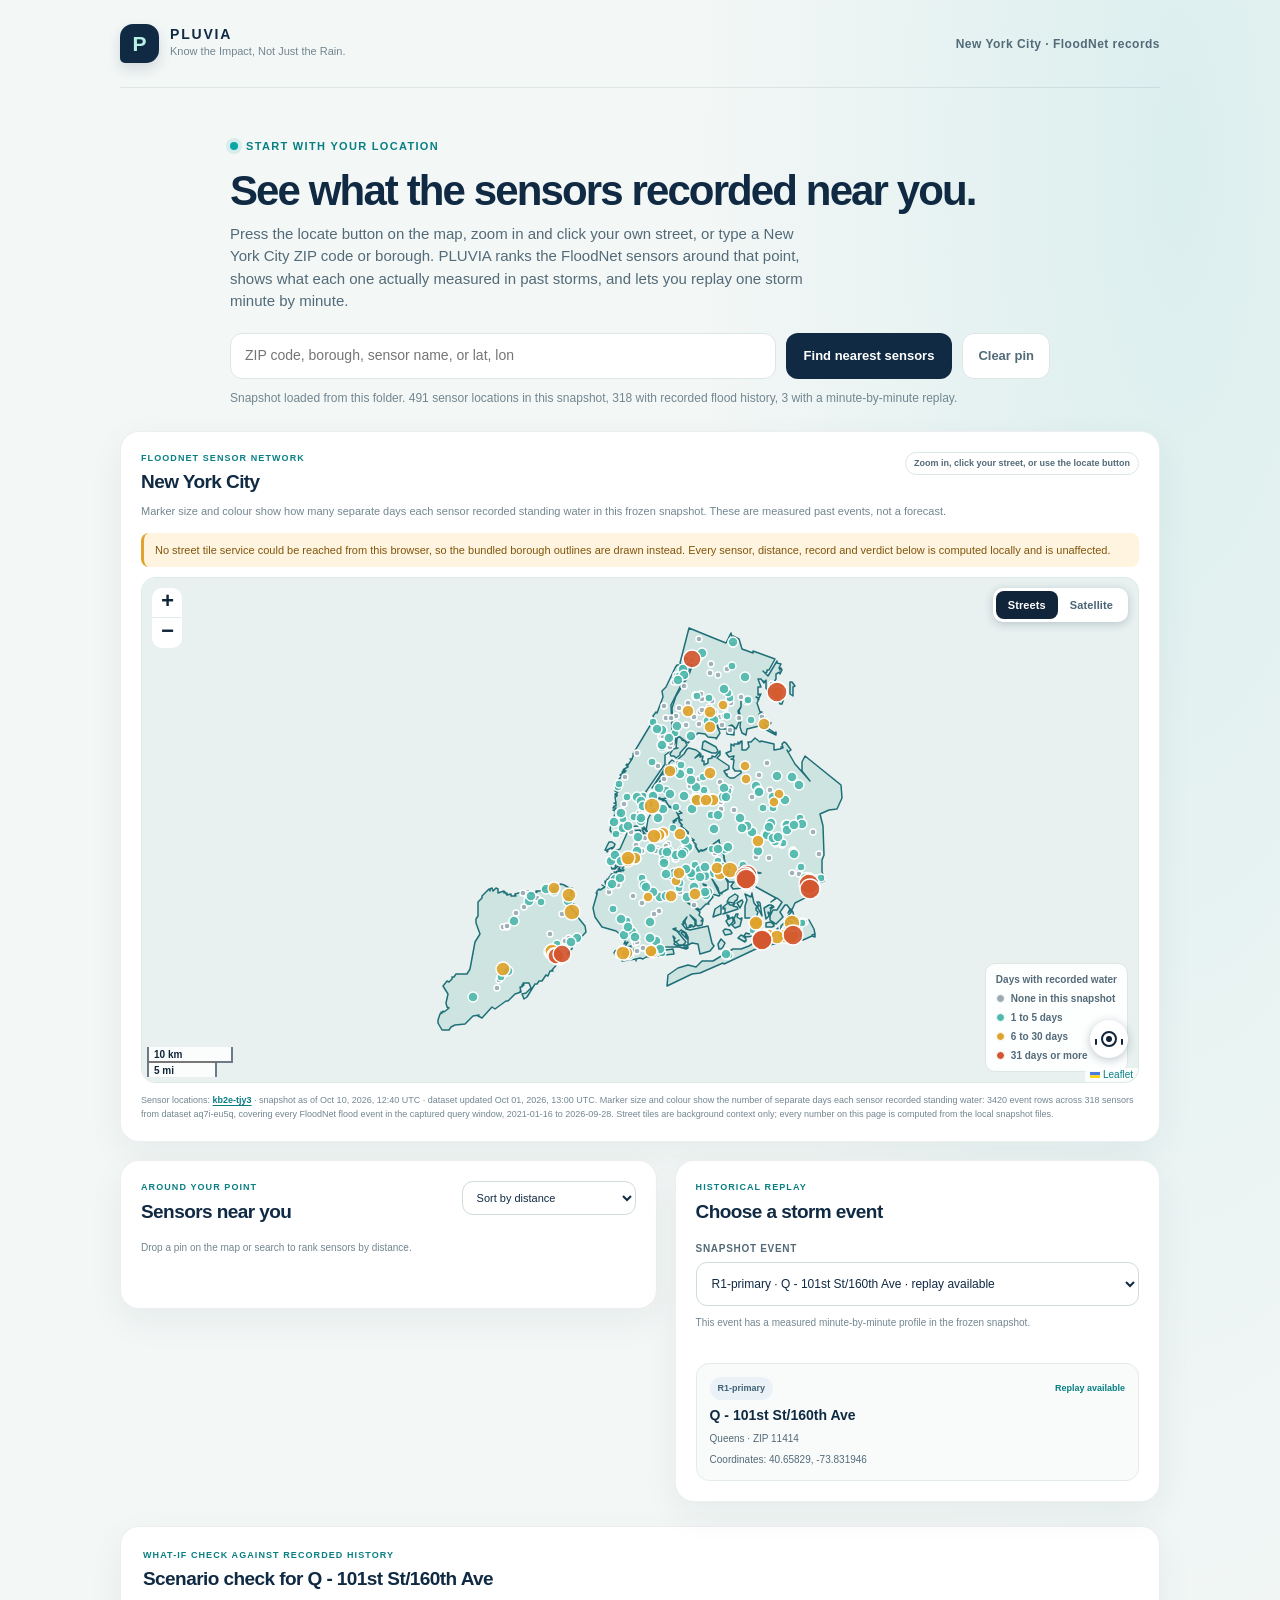
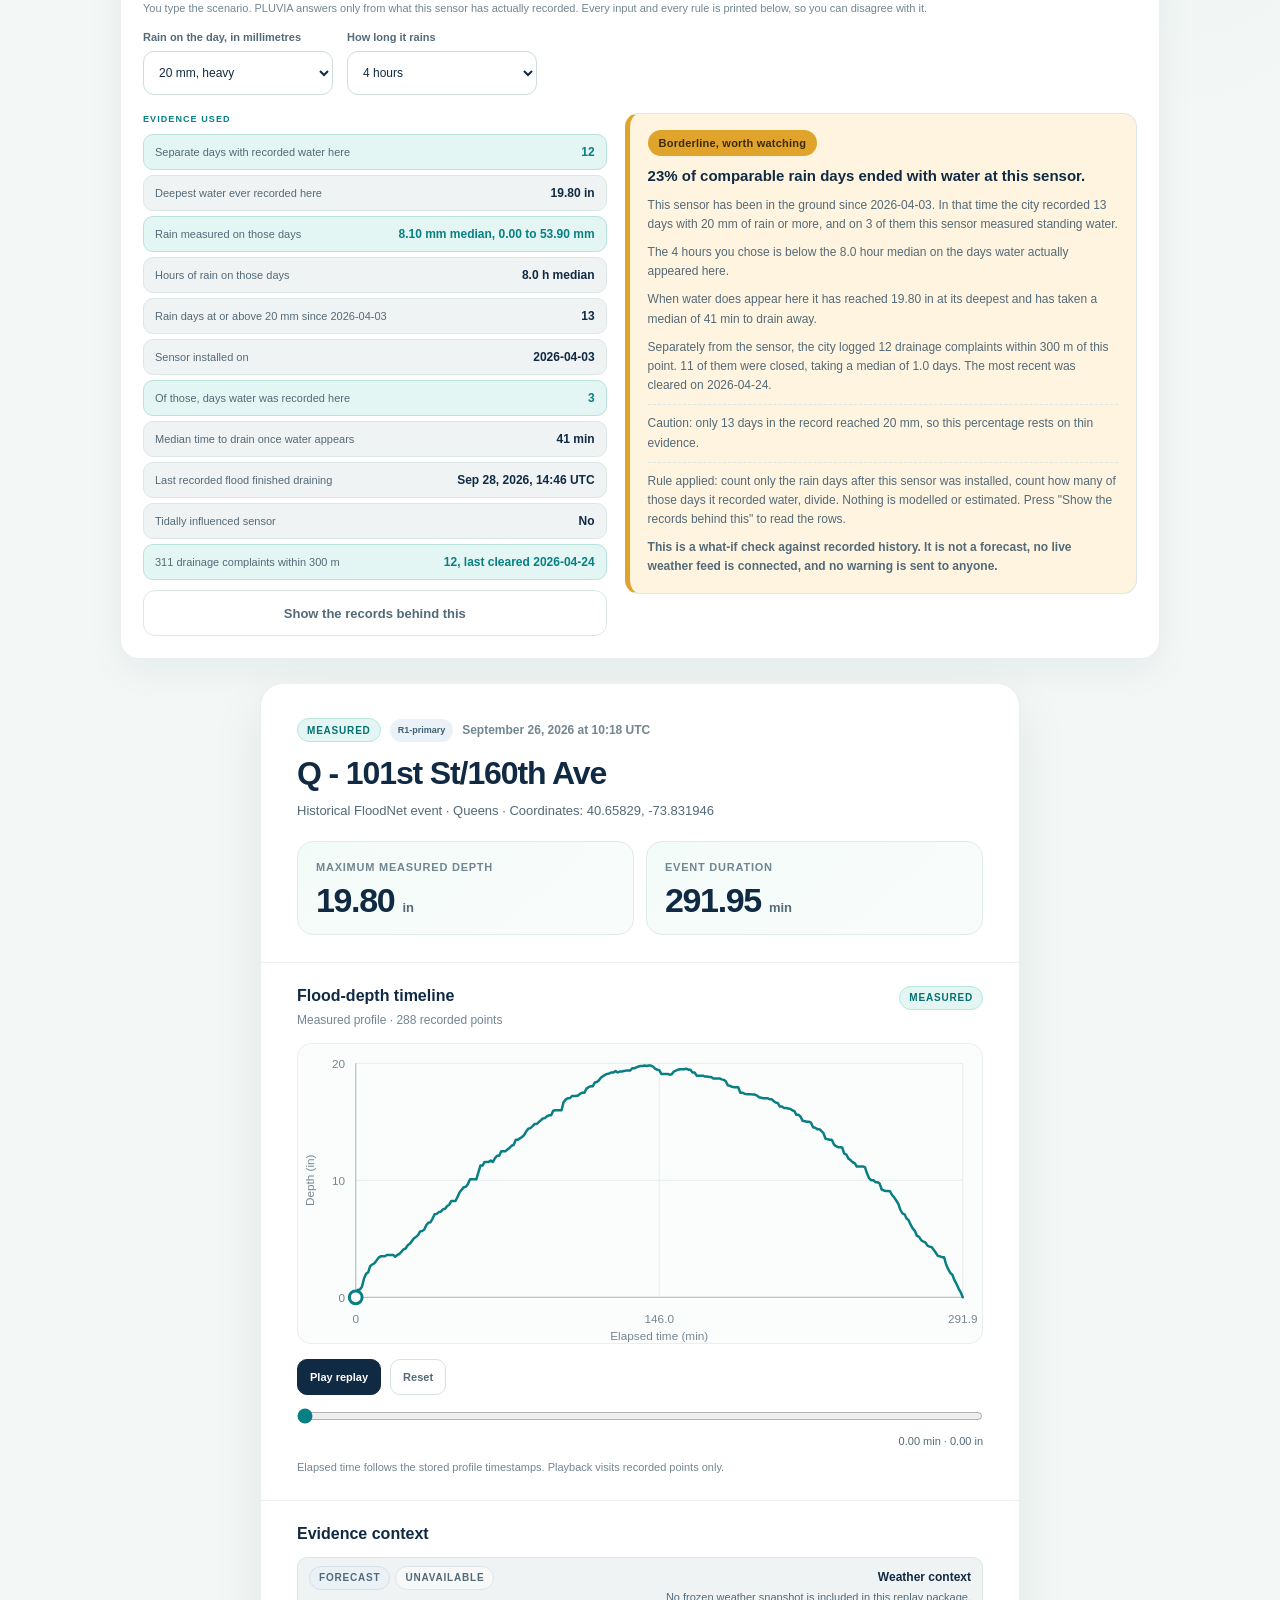
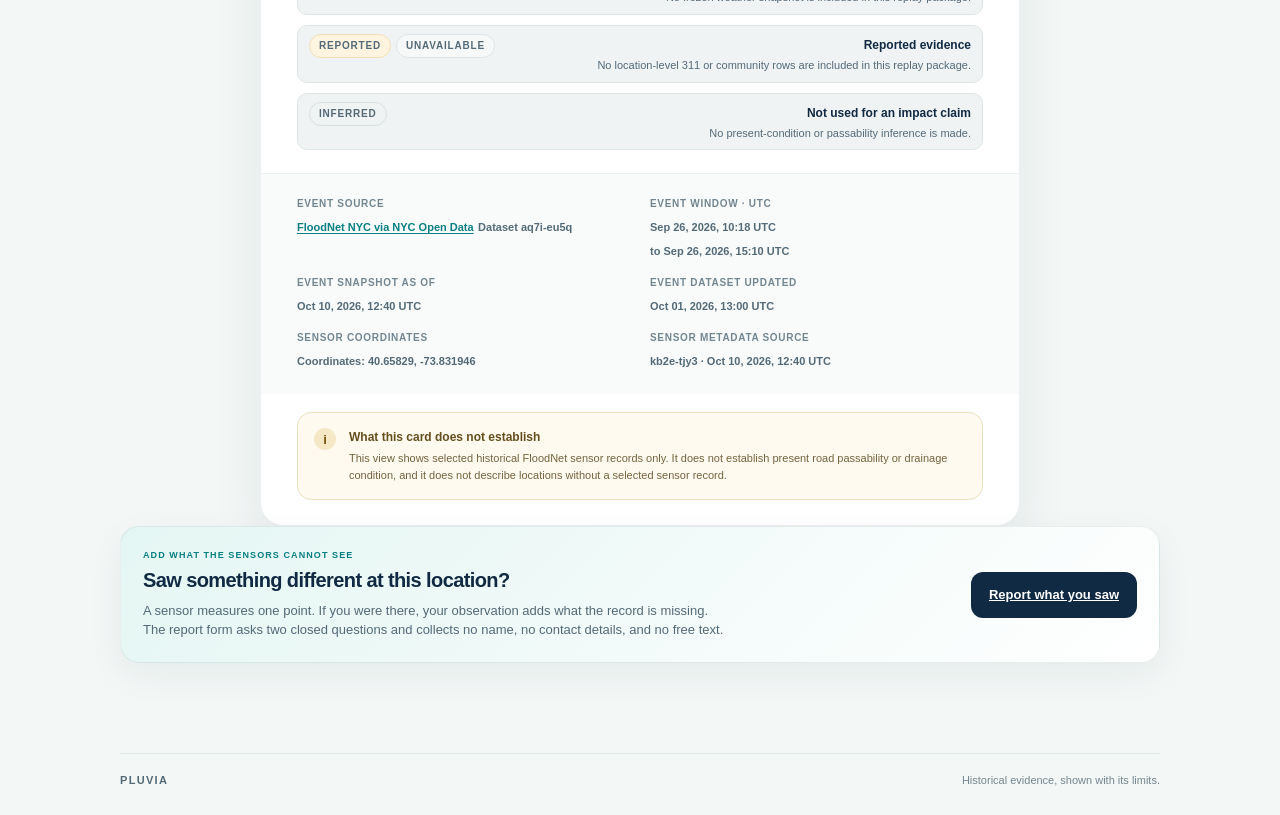
==== app/index.html @ 83200a21 "Flatten the repository layout to app and aws" ====
<!doctype html>
<html lang="en">
  <head>
    <meta charset="utf-8">
    <meta name="viewport" content="width=device-width, initial-scale=1">
    <meta name="theme-color" content="#102a43">
    <meta name="description" content="Find a location in New York City and see what FloodNet sensors actually recorded there, then run a what-if check against that recorded history.">
    <title>PLUVIA | What the sensors recorded near you</title>
    <link rel="stylesheet" href="vendor/leaflet/leaflet.css?v=1.9.4">
    <link rel="stylesheet" href="styles.css?v=9">
    <script src="vendor/leaflet/leaflet.js?v=1.9.4" defer></script>
    <script src="app.js?v=9" defer></script>
  </head>
  <body>
    <div class="page-shell">
      <header class="site-header">
        <a class="brand" href="#top" aria-label="PLUVIA home">
          <span class="brand-mark" aria-hidden="true">P</span>
          <span class="brand-copy">
            <strong>PLUVIA</strong>
            <span>Know the Impact, Not Just the Rain.</span>
          </span>
        </a>
        <span class="header-note">New York City &middot; FloodNet records</span>
      </header>

      <main id="top">
        <section class="locate-panel" aria-labelledby="page-title">
          <div class="eyebrow"><span class="eyebrow-dot"></span> Start with your location</div>
          <h1 id="page-title">See what the sensors recorded near you.</h1>
          <p class="intro-copy">
            Press the locate button on the map, zoom in and click your own street, or type a New York City ZIP code or borough.
            PLUVIA ranks the FloodNet sensors around that point, shows what each one actually
            measured in past storms, and lets you replay one storm minute by minute.
          </p>
          <form class="locate-row" id="locate-form" autocomplete="off">
            <label class="visually-hidden" for="place-search">ZIP code, borough, or sensor name</label>
            <input id="place-search" class="locate-input" type="search" placeholder="ZIP code, borough, sensor name, or lat, lon" inputmode="search">
            <button class="load-button" type="submit">Find nearest sensors</button>
            <button class="ghost-button" type="button" id="clear-pin">Clear pin</button>
          </form>
          <p id="load-status" class="load-status" role="status" aria-live="polite">Loading the frozen snapshot&hellip;</p>
        </section>

        <section id="fallback-panel" class="fallback-panel" hidden>
          <p class="fallback-copy">
            This page could not read <code>card_data.json</code> automatically, which happens when the
            page is opened directly from disk. Choose the file to continue, or serve the folder over
            HTTP so it loads on its own.
          </p>
          <div class="load-row">
            <button id="choose-file" class="load-button" type="button">Open card_data.json</button>
            <input id="card-file" class="visually-hidden" type="file" accept=".json,application/json">
            <span class="load-hint">Choose <code>app/card_data.json</code></span>
          </div>
        </section>

        <section id="explorer" class="explorer" hidden>
          <section class="map-panel" aria-labelledby="map-heading">
            <div class="panel-heading">
              <div>
                <p class="panel-kicker">FloodNet sensor network</p>
                <h2 id="map-heading">New York City</h2>
              </div>
              <span class="map-kind">Zoom in, click your street, or use the locate button</span>
            </div>
            <p class="map-note">
              Marker size and colour show how many separate days each sensor recorded standing water in
              this frozen snapshot. These are measured past events, not a forecast.
            </p>
            <p id="map-notice" class="map-notice" hidden></p>
            <div class="map-frame">
              <div id="nyc-map" class="nyc-map"></div>
              <div class="map-legend" aria-hidden="true">
                <strong>Days with recorded water</strong>
                <span class="legend-item"><i class="dot dot-t0"></i> None in this snapshot</span>
                <span class="legend-item"><i class="dot dot-t1"></i> 1 to 5 days</span>
                <span class="legend-item"><i class="dot dot-t2"></i> 6 to 30 days</span>
                <span class="legend-item"><i class="dot dot-t3"></i> 31 days or more</span>
              </div>
            </div>
            <div id="map-provenance" class="map-provenance"></div>
          </section>

          <div class="result-grid">
            <section class="nearest-panel" aria-labelledby="nearest-heading">
              <div class="panel-heading">
                <div>
                  <p class="panel-kicker">Around your point</p>
                  <h2 id="nearest-heading">Sensors near you</h2>
                </div>
                <label class="sort-label">
                  <span class="visually-hidden">Sort sensors by</span>
                  <select id="nearest-sort" class="event-select is-compact">
                    <option value="distance">Sort by distance</option>
                    <option value="floods">Sort by recorded floods</option>
                  </select>
                </label>
              </div>
              <p id="nearest-note" class="selection-hint">Drop a pin on the map or search to rank sensors by distance.</p>
              <ol id="nearest-list" class="nearest-list"></ol>
            </section>

            <section class="selection-panel" aria-labelledby="selection-heading">
              <p class="panel-kicker">Historical replay</p>
              <h2 id="selection-heading">Choose a storm event</h2>
              <label class="select-label" for="event-select">Snapshot event</label>
              <select id="event-select" class="event-select"></select>
              <p id="selection-hint" class="selection-hint">Select a marker or event to update the card.</p>
              <div id="selection-summary" class="selection-summary"></div>
            </section>
          </div>

          <section id="scenario-panel" class="scenario-panel" aria-labelledby="scenario-heading" hidden>
            <div class="panel-heading">
              <div>
                <p class="panel-kicker">What-if check against recorded history</p>
                <h2 id="scenario-heading">Scenario check for <span id="scenario-sensor">this sensor</span></h2>
              </div>
            </div>
            <p class="map-note">
              You type the scenario. PLUVIA answers only from what this sensor has actually recorded.
              Every input and every rule is printed below, so you can disagree with it.
            </p>
            <div class="scenario-controls">
              <label class="scenario-field">
                <span>Rain on the day, in millimetres</span>
                <select id="scenario-rain" class="event-select">
                  <option value="5">5 mm, light</option>
                  <option value="10">10 mm, steady</option>
                  <option value="15">15 mm, moderate</option>
                  <option value="20" selected>20 mm, heavy</option>
                  <option value="30">30 mm, very heavy</option>
                  <option value="40">40 mm, severe</option>
                  <option value="60">60 mm, cloudburst</option>
                </select>
              </label>
              <label class="scenario-field">
                <span>How long it rains</span>
                <select id="scenario-duration" class="event-select">
                  <option value="1">1 hour</option>
                  <option value="2">2 hours</option>
                  <option value="4" selected>4 hours</option>
                  <option value="8">8 hours</option>
                  <option value="12">12 hours</option>
                  <option value="24">All day</option>
                </select>
              </label>
            </div>
            <div class="scenario-grid">
              <div>
                <p class="panel-kicker">Evidence used</p>
                <div id="scenario-evidence" class="evidence-list"></div>
                <button type="button" class="ghost-button is-block" id="records-toggle" aria-expanded="false">Show the records behind this</button>
              </div>
              <div id="scenario-verdict" class="scenario-verdict"></div>
            </div>
            <div id="scenario-records" class="scenario-records" hidden></div>
          </section>

          <div id="card-region" class="card-region" aria-live="polite" aria-label="Selected FloodNet event card"></div>

          <section class="report-cta">
            <div>
              <p class="panel-kicker">Add what the sensors cannot see</p>
              <h2>Saw something different at this location?</h2>
              <p class="intro-copy">
                A sensor measures one point. If you were there, your observation adds what the record
                is missing. The report form asks two closed questions and collects no name, no contact
                details, and no free text.
              </p>
            </div>
            <a class="load-button" id="report-link" href="../aws/form.html">Report what you saw</a>
          </section>
        </section>
      </main>

      <footer class="site-footer">
        <span>PLUVIA</span>
        <span>Historical evidence, shown with its limits.</span>
      </footer>
    </div>
  </body>
</html>
---- app/vendor/leaflet/leaflet.css ----
/* required styles */

.leaflet-pane,
.leaflet-tile,
.leaflet-marker-icon,
.leaflet-marker-shadow,
.leaflet-tile-container,
.leaflet-pane > svg,
.leaflet-pane > canvas,
.leaflet-zoom-box,
.leaflet-image-layer,
.leaflet-layer {
	position: absolute;
	left: 0;
	top: 0;
	}
.leaflet-container {
	overflow: hidden;
	}
.leaflet-tile,
.leaflet-marker-icon,
.leaflet-marker-shadow {
	-webkit-user-select: none;
	   -moz-user-select: none;
	        user-select: none;
	  -webkit-user-drag: none;
	}
/* Prevents IE11 from highlighting tiles in blue */
.leaflet-tile::selection {
	background: transparent;
}
/* Safari renders non-retina tile on retina better with this, but Chrome is worse */
.leaflet-safari .leaflet-tile {
	image-rendering: -webkit-optimize-contrast;
	}
/* hack that prevents hw layers "stretching" when loading new tiles */
.leaflet-safari .leaflet-tile-container {
	width: 1600px;
	height: 1600px;
	-webkit-transform-origin: 0 0;
	}
.leaflet-marker-icon,
.leaflet-marker-shadow {
	display: block;
	}
/* .leaflet-container svg: reset svg max-width decleration shipped in Joomla! (joomla.org) 3.x */
/* .leaflet-container img: map is broken in FF if you have max-width: 100% on tiles */
.leaflet-container .leaflet-overlay-pane svg {
	max-width: none !important;
	max-height: none !important;
	}
.leaflet-container .leaflet-marker-pane img,
.leaflet-container .leaflet-shadow-pane img,
.leaflet-container .leaflet-tile-pane img,
.leaflet-container img.leaflet-image-layer,
.leaflet-container .leaflet-tile {
	max-width: none !important;
	max-height: none !important;
	width: auto;
	padding: 0;
	}

.leaflet-container img.leaflet-tile {
	/* See: https://bugs.chromium.org/p/chromium/issues/detail?id=600120 */
	mix-blend-mode: plus-lighter;
}

.leaflet-container.leaflet-touch-zoom {
	-ms-touch-action: pan-x pan-y;
	touch-action: pan-x pan-y;
	}
.leaflet-container.leaflet-touch-drag {
	-ms-touch-action: pinch-zoom;
	/* Fallback for FF which doesn't support pinch-zoom */
	touch-action: none;
	touch-action: pinch-zoom;
}
.leaflet-container.leaflet-touch-drag.leaflet-touch-zoom {
	-ms-touch-action: none;
	touch-action: none;
}
.leaflet-container {
	-webkit-tap-highlight-color: transparent;
}
.leaflet-container a {
	-webkit-tap-highlight-color: rgba(51, 181, 229, 0.4);
}
.leaflet-tile {
	filter: inherit;
	visibility: hidden;
	}
.leaflet-tile-loaded {
	visibility: inherit;
	}
.leaflet-zoom-box {
	width: 0;
	height: 0;
	-moz-box-sizing: border-box;
	     box-sizing: border-box;
	z-index: 800;
	}
/* workaround for https://bugzilla.mozilla.org/show_bug.cgi?id=888319 */
.leaflet-overlay-pane svg {
	-moz-user-select: none;
	}

.leaflet-pane         { z-index: 400; }

.leaflet-tile-pane    { z-index: 200; }
.leaflet-overlay-pane { z-index: 400; }
.leaflet-shadow-pane  { z-index: 500; }
.leaflet-marker-pane  { z-index: 600; }
.leaflet-tooltip-pane   { z-index: 650; }
.leaflet-popup-pane   { z-index: 700; }

.leaflet-map-pane canvas { z-index: 100; }
.leaflet-map-pane svg    { z-index: 200; }

.leaflet-vml-shape {
	width: 1px;
	height: 1px;
	}
.lvml {
	behavior: url(#default#VML);
	display: inline-block;
	position: absolute;
	}


/* control positioning */

.leaflet-control {
	position: relative;
	z-index: 800;
	pointer-events: visiblePainted; /* IE 9-10 doesn't have auto */
	pointer-events: auto;
	}
.leaflet-top,
.leaflet-bottom {
	position: absolute;
	z-index: 1000;
	pointer-events: none;
	}
.leaflet-top {
	top: 0;
	}
.leaflet-right {
	right: 0;
	}
.leaflet-bottom {
	bottom: 0;
	}
.leaflet-left {
	left: 0;
	}
.leaflet-control {
	float: left;
	clear: both;
	}
.leaflet-right .leaflet-control {
	float: right;
	}
.leaflet-top .leaflet-control {
	margin-top: 10px;
	}
.leaflet-bottom .leaflet-control {
	margin-bottom: 10px;
	}
.leaflet-left .leaflet-control {
	margin-left: 10px;
	}
.leaflet-right .leaflet-control {
	margin-right: 10px;
	}


/* zoom and fade animations */

.leaflet-fade-anim .leaflet-popup {
	opacity: 0;
	-webkit-transition: opacity 0.2s linear;
	   -moz-transition: opacity 0.2s linear;
	        transition: opacity 0.2s linear;
	}
.leaflet-fade-anim .leaflet-map-pane .leaflet-popup {
	opacity: 1;
	}
.leaflet-zoom-animated {
	-webkit-transform-origin: 0 0;
	    -ms-transform-origin: 0 0;
	        transform-origin: 0 0;
	}
svg.leaflet-zoom-animated {
	will-change: transform;
}

.leaflet-zoom-anim .leaflet-zoom-animated {
	-webkit-transition: -webkit-transform 0.25s cubic-bezier(0,0,0.25,1);
	   -moz-transition:    -moz-transform 0.25s cubic-bezier(0,0,0.25,1);
	        transition:         transform 0.25s cubic-bezier(0,0,0.25,1);
	}
.leaflet-zoom-anim .leaflet-tile,
.leaflet-pan-anim .leaflet-tile {
	-webkit-transition: none;
	   -moz-transition: none;
	        transition: none;
	}

.leaflet-zoom-anim .leaflet-zoom-hide {
	visibility: hidden;
	}


/* cursors */

.leaflet-interactive {
	cursor: pointer;
	}
.leaflet-grab {
	cursor: -webkit-grab;
	cursor:    -moz-grab;
	cursor:         grab;
	}
.leaflet-crosshair,
.leaflet-crosshair .leaflet-interactive {
	cursor: crosshair;
	}
.leaflet-popup-pane,
.leaflet-control {
	cursor: auto;
	}
.leaflet-dragging .leaflet-grab,
.leaflet-dragging .leaflet-grab .leaflet-interactive,
.leaflet-dragging .leaflet-marker-draggable {
	cursor: move;
	cursor: -webkit-grabbing;
	cursor:    -moz-grabbing;
	cursor:         grabbing;
	}

/* marker & overlays interactivity */
.leaflet-marker-icon,
.leaflet-marker-shadow,
.leaflet-image-layer,
.leaflet-pane > svg path,
.leaflet-tile-container {
	pointer-events: none;
	}

.leaflet-marker-icon.leaflet-interactive,
.leaflet-image-layer.leaflet-interactive,
.leaflet-pane > svg path.leaflet-interactive,
svg.leaflet-image-layer.leaflet-interactive path {
	pointer-events: visiblePainted; /* IE 9-10 doesn't have auto */
	pointer-events: auto;
	}

/* visual tweaks */

.leaflet-container {
	background: #ddd;
	outline-offset: 1px;
	}
.leaflet-container a {
	color: #0078A8;
	}
.leaflet-zoom-box {
	border: 2px dotted #38f;
	background: rgba(255,255,255,0.5);
	}


/* general typography */
.leaflet-container {
	font-family: "Helvetica Neue", Arial, Helvetica, sans-serif;
	font-size: 12px;
	font-size: 0.75rem;
	line-height: 1.5;
	}


/* general toolbar styles */

.leaflet-bar {
	box-shadow: 0 1px 5px rgba(0,0,0,0.65);
	border-radius: 4px;
	}
.leaflet-bar a {
	background-color: #fff;
	border-bottom: 1px solid #ccc;
	width: 26px;
	height: 26px;
	line-height: 26px;
	display: block;
	text-align: center;
	text-decoration: none;
	color: black;
	}
.leaflet-bar a,
.leaflet-control-layers-toggle {
	background-position: 50% 50%;
	background-repeat: no-repeat;
	display: block;
	}
.leaflet-bar a:hover,
.leaflet-bar a:focus {
	background-color: #f4f4f4;
	}
.leaflet-bar a:first-child {
	border-top-left-radius: 4px;
	border-top-right-radius: 4px;
	}
.leaflet-bar a:last-child {
	border-bottom-left-radius: 4px;
	border-bottom-right-radius: 4px;
	border-bottom: none;
	}
.leaflet-bar a.leaflet-disabled {
	cursor: default;
	background-color: #f4f4f4;
	color: #bbb;
	}

.leaflet-touch .leaflet-bar a {
	width: 30px;
	height: 30px;
	line-height: 30px;
	}
.leaflet-touch .leaflet-bar a:first-child {
	border-top-left-radius: 2px;
	border-top-right-radius: 2px;
	}
.leaflet-touch .leaflet-bar a:last-child {
	border-bottom-left-radius: 2px;
	border-bottom-right-radius: 2px;
	}

/* zoom control */

.leaflet-control-zoom-in,
.leaflet-control-zoom-out {
	font: bold 18px 'Lucida Console', Monaco, monospace;
	text-indent: 1px;
	}

.leaflet-touch .leaflet-control-zoom-in, .leaflet-touch .leaflet-control-zoom-out  {
	font-size: 22px;
	}


/* layers control */

.leaflet-control-layers {
	box-shadow: 0 1px 5px rgba(0,0,0,0.4);
	background: #fff;
	border-radius: 5px;
	}
.leaflet-control-layers-toggle {
	background-image: url(images/layers.png);
	width: 36px;
	height: 36px;
	}
.leaflet-retina .leaflet-control-layers-toggle {
	background-image: url(images/layers-2x.png);
	background-size: 26px 26px;
	}
.leaflet-touch .leaflet-control-layers-toggle {
	width: 44px;
	height: 44px;
	}
.leaflet-control-layers .leaflet-control-layers-list,
.leaflet-control-layers-expanded .leaflet-control-layers-toggle {
	display: none;
	}
.leaflet-control-layers-expanded .leaflet-control-layers-list {
	display: block;
	position: relative;
	}
.leaflet-control-layers-expanded {
	padding: 6px 10px 6px 6px;
	color: #333;
	background: #fff;
	}
.leaflet-control-layers-scrollbar {
	overflow-y: scroll;
	overflow-x: hidden;
	padding-right: 5px;
	}
.leaflet-control-layers-selector {
	margin-top: 2px;
	position: relative;
	top: 1px;
	}
.leaflet-control-layers label {
	display: block;
	font-size: 13px;
	font-size: 1.08333em;
	}
.leaflet-control-layers-separator {
	height: 0;
	border-top: 1px solid #ddd;
	margin: 5px -10px 5px -6px;
	}

/* Default icon URLs */
.leaflet-default-icon-path { /* used only in path-guessing heuristic, see L.Icon.Default */
	background-image: url(images/marker-icon.png);
	}


/* attribution and scale controls */

.leaflet-container .leaflet-control-attribution {
	background: #fff;
	background: rgba(255, 255, 255, 0.8);
	margin: 0;
	}
.leaflet-control-attribution,
.leaflet-control-scale-line {
	padding: 0 5px;
	color: #333;
	line-height: 1.4;
	}
.leaflet-control-attribution a {
	text-decoration: none;
	}
.leaflet-control-attribution a:hover,
.leaflet-control-attribution a:focus {
	text-decoration: underline;
	}
.leaflet-attribution-flag {
	display: inline !important;
	vertical-align: baseline !important;
	width: 1em;
	height: 0.6669em;
	}
.leaflet-left .leaflet-control-scale {
	margin-left: 5px;
	}
.leaflet-bottom .leaflet-control-scale {
	margin-bottom: 5px;
	}
.leaflet-control-scale-line {
	border: 2px solid #777;
	border-top: none;
	line-height: 1.1;
	padding: 2px 5px 1px;
	white-space: nowrap;
	-moz-box-sizing: border-box;
	     box-sizing: border-box;
	background: rgba(255, 255, 255, 0.8);
	text-shadow: 1px 1px #fff;
	}
.leaflet-control-scale-line:not(:first-child) {
	border-top: 2px solid #777;
	border-bottom: none;
	margin-top: -2px;
	}
.leaflet-control-scale-line:not(:first-child):not(:last-child) {
	border-bottom: 2px solid #777;
	}

.leaflet-touch .leaflet-control-attribution,
.leaflet-touch .leaflet-control-layers,
.leaflet-touch .leaflet-bar {
	box-shadow: none;
	}
.leaflet-touch .leaflet-control-layers,
.leaflet-touch .leaflet-bar {
	border: 2px solid rgba(0,0,0,0.2);
	background-clip: padding-box;
	}


/* popup */

.leaflet-popup {
	position: absolute;
	text-align: center;
	margin-bottom: 20px;
	}
.leaflet-popup-content-wrapper {
	padding: 1px;
	text-align: left;
	border-radius: 12px;
	}
.leaflet-popup-content {
	margin: 13px 24px 13px 20px;
	line-height: 1.3;
	font-size: 13px;
	font-size: 1.08333em;
	min-height: 1px;
	}
.leaflet-popup-content p {
	margin: 17px 0;
	margin: 1.3em 0;
	}
.leaflet-popup-tip-container {
	width: 40px;
	height: 20px;
	position: absolute;
	left: 50%;
	margin-top: -1px;
	margin-left: -20px;
	overflow: hidden;
	pointer-events: none;
	}
.leaflet-popup-tip {
	width: 17px;
	height: 17px;
	padding: 1px;

	margin: -10px auto 0;
	pointer-events: auto;

	-webkit-transform: rotate(45deg);
	   -moz-transform: rotate(45deg);
	    -ms-transform: rotate(45deg);
	        transform: rotate(45deg);
	}
.leaflet-popup-content-wrapper,
.leaflet-popup-tip {
	background: white;
	color: #333;
	box-shadow: 0 3px 14px rgba(0,0,0,0.4);
	}
.leaflet-container a.leaflet-popup-close-button {
	position: absolute;
	top: 0;
	right: 0;
	border: none;
	text-align: center;
	width: 24px;
	height: 24px;
	font: 16px/24px Tahoma, Verdana, sans-serif;
	color: #757575;
	text-decoration: none;
	background: transparent;
	}
.leaflet-container a.leaflet-popup-close-button:hover,
.leaflet-container a.leaflet-popup-close-button:focus {
	color: #585858;
	}
.leaflet-popup-scrolled {
	overflow: auto;
	}

.leaflet-oldie .leaflet-popup-content-wrapper {
	-ms-zoom: 1;
	}
.leaflet-oldie .leaflet-popup-tip {
	width: 24px;
	margin: 0 auto;

	-ms-filter: "progid:DXImageTransform.Microsoft.Matrix(M11=0.70710678, M12=0.70710678, M21=-0.70710678, M22=0.70710678)";
	filter: progid:DXImageTransform.Microsoft.Matrix(M11=0.70710678, M12=0.70710678, M21=-0.70710678, M22=0.70710678);
	}

.leaflet-oldie .leaflet-control-zoom,
.leaflet-oldie .leaflet-control-layers,
.leaflet-oldie .leaflet-popup-content-wrapper,
.leaflet-oldie .leaflet-popup-tip {
	border: 1px solid #999;
	}


/* div icon */

.leaflet-div-icon {
	background: #fff;
	border: 1px solid #666;
	}


/* Tooltip */
/* Base styles for the element that has a tooltip */
.leaflet-tooltip {
	position: absolute;
	padding: 6px;
	background-color: #fff;
	border: 1px solid #fff;
	border-radius: 3px;
	color: #222;
	white-space: nowrap;
	-webkit-user-select: none;
	-moz-user-select: none;
	-ms-user-select: none;
	user-select: none;
	pointer-events: none;
	box-shadow: 0 1px 3px rgba(0,0,0,0.4);
	}
.leaflet-tooltip.leaflet-interactive {
	cursor: pointer;
	pointer-events: auto;
	}
.leaflet-tooltip-top:before,
.leaflet-tooltip-bottom:before,
.leaflet-tooltip-left:before,
.leaflet-tooltip-right:before {
	position: absolute;
	pointer-events: none;
	border: 6px solid transparent;
	background: transparent;
	content: "";
	}

/* Directions */

.leaflet-tooltip-bottom {
	margin-top: 6px;
}
.leaflet-tooltip-top {
	margin-top: -6px;
}
.leaflet-tooltip-bottom:before,
.leaflet-tooltip-top:before {
	left: 50%;
	margin-left: -6px;
	}
.leaflet-tooltip-top:before {
	bottom: 0;
	margin-bottom: -12px;
	border-top-color: #fff;
	}
.leaflet-tooltip-bottom:before {
	top: 0;
	margin-top: -12px;
	margin-left: -6px;
	border-bottom-color: #fff;
	}
.leaflet-tooltip-left {
	margin-left: -6px;
}
.leaflet-tooltip-right {
	margin-left: 6px;
}
.leaflet-tooltip-left:before,
.leaflet-tooltip-right:before {
	top: 50%;
	margin-top: -6px;
	}
.leaflet-tooltip-left:before {
	right: 0;
	margin-right: -12px;
	border-left-color: #fff;
	}
.leaflet-tooltip-right:before {
	left: 0;
	margin-left: -12px;
	border-right-color: #fff;
	}

/* Printing */

@media print {
	/* Prevent printers from removing background-images of controls. */
	.leaflet-control {
		-webkit-print-color-adjust: exact;
		print-color-adjust: exact;
		}
	}
---- app/styles.css ----
:root {
  color-scheme: light;
  --ink: #153044;
  --ink-soft: #536a78;
  --muted: #728691;
  --paper: #f3f7f6;
  --card: #ffffff;
  --line: #dce7e4;
  --navy: #102a43;
  --aqua: #08a6a6;
  --aqua-dark: #087f83;
  --aqua-pale: #e4f6f3;
  --blue-pale: #eaf2f8;
  --amber-pale: #fff4df;
  --amber-ink: #80550d;
  --gray-pale: #f0f3f4;
  --shadow: 0 18px 52px rgba(17, 47, 63, 0.08);
}

* {
  box-sizing: border-box;
}

body {
  margin: 0;
  min-width: 320px;
  background:
    radial-gradient(ellipse at 92% 4%, rgba(8, 166, 166, 0.1), transparent 30rem),
    var(--paper);
  color: var(--ink);
  font-family: "DM Sans", "Segoe UI", sans-serif;
  line-height: 1.5;
}

button,
input {
  font: inherit;
}

.page-shell {
  width: min(100% - 36px, 1040px);
  margin: 0 auto;
}

.site-header {
  min-height: 88px;
  display: flex;
  align-items: center;
  justify-content: space-between;
  gap: 20px;
  border-bottom: 1px solid rgba(21, 48, 68, 0.09);
}

.brand {
  display: inline-flex;
  align-items: center;
  gap: 11px;
  color: inherit;
  text-decoration: none;
}

.brand-mark {
  width: 39px;
  height: 39px;
  display: grid;
  place-items: center;
  border-radius: 13px 13px 13px 5px;
  background: var(--navy);
  color: #b8f0e7;
  font: 800 21px/1 Manrope, sans-serif;
  box-shadow: 0 6px 14px rgba(16, 42, 67, 0.14);
}

.brand-copy {
  display: grid;
  gap: 1px;
}

.brand-copy strong {
  color: var(--navy);
  font: 800 14px/1.1 Manrope, sans-serif;
  letter-spacing: 0.13em;
}

.brand-copy span {
  color: var(--muted);
  font-size: 11px;
}

.header-note {
  color: var(--ink-soft);
  font-size: 12px;
  font-weight: 600;
  letter-spacing: 0.04em;
}

main {
  padding: 50px 0 60px;
}

.load-panel {
  width: min(100%, 760px);
  margin: 0 auto 26px;
}

.eyebrow {
  display: flex;
  align-items: center;
  gap: 8px;
  color: var(--aqua-dark);
  font-size: 11px;
  font-weight: 700;
  letter-spacing: 0.12em;
  text-transform: uppercase;
}

.eyebrow-dot {
  width: 8px;
  height: 8px;
  border-radius: 50%;
  background: var(--aqua);
  box-shadow: 0 0 0 4px rgba(8, 166, 166, 0.12);
}

h1,
h2,
h3,
p {
  margin-top: 0;
}

.load-panel h1 {
  margin: 12px 0 9px;
  color: var(--navy);
  font: 800 clamp(28px, 5vw, 42px)/1.13 Manrope, "Segoe UI", sans-serif;
  letter-spacing: -0.045em;
}

.intro-copy {
  max-width: 590px;
  margin-bottom: 20px;
  color: var(--ink-soft);
  font-size: 15px;
}

.load-row {
  display: flex;
  flex-wrap: wrap;
  align-items: center;
  gap: 13px;
}

.load-button {
  display: inline-flex;
  min-height: 46px;
  align-items: center;
  justify-content: center;
  padding: 0 18px;
  border: 0;
  border-radius: 12px;
  background: var(--navy);
  color: #fff;
  cursor: pointer;
  font-size: 13px;
  font-weight: 700;
  transition: background 160ms ease, transform 160ms ease, box-shadow 160ms ease;
}

.load-button:hover {
  transform: translateY(-1px);
  background: #1b4562;
  box-shadow: 0 8px 18px rgba(16, 42, 67, 0.16);
}

.load-button:focus-within,
.load-button:focus-visible {
  outline: 3px solid rgba(8, 166, 166, 0.4);
  outline-offset: 3px;
}

.load-hint {
  color: var(--muted);
  font-size: 12px;
}

code {
  padding: 2px 5px;
  border-radius: 5px;
  background: #e9efed;
  color: #335263;
  font-size: 0.92em;
}

.load-status {
  min-height: 20px;
  margin: 10px 0 0;
  color: var(--muted);
  font-size: 12px;
}

.load-status[data-state="error"] {
  color: #9a3d37;
}

.visually-hidden {
  position: absolute;
  width: 1px;
  height: 1px;
  overflow: hidden;
  clip: rect(0, 0, 0, 0);
  white-space: nowrap;
  clip-path: inset(50%);
}

.card-region:empty {
  display: none;
}

.event-card {
  width: min(100%, 760px);
  margin: 0 auto;
  overflow: hidden;
  border: 1px solid rgba(21, 48, 68, 0.08);
  border-radius: 23px;
  background: var(--card);
  box-shadow: var(--shadow);
}

.card-header {
  padding: clamp(22px, 5vw, 34px) clamp(20px, 5vw, 36px) 21px;
}

.card-kicker {
  display: flex;
  flex-wrap: wrap;
  align-items: center;
  gap: 9px;
  margin-bottom: 12px;
}

.pill {
  display: inline-flex;
  min-height: 24px;
  align-items: center;
  gap: 6px;
  padding: 3px 9px;
  border: 1px solid transparent;
  border-radius: 999px;
  font-size: 10px;
  font-weight: 800;
  letter-spacing: 0.08em;
  line-height: 1.35;
  text-transform: uppercase;
}

.pill--measured {
  border-color: #b7e7dd;
  background: var(--aqua-pale);
  color: #076f70;
}

.pill--forecast {
  border-color: #d4e1eb;
  background: var(--blue-pale);
  color: #45677d;
}

.pill--reported {
  border-color: #f2dfb5;
  background: var(--amber-pale);
  color: var(--amber-ink);
}

.pill--inferred {
  border-color: #d9e0e3;
  background: var(--gray-pale);
  color: #576b76;
}

.pill--unavailable {
  border-color: #dfe5e7;
  background: #f7f8f8;
  color: #657883;
}

.event-date {
  color: var(--muted);
  font-size: 12px;
  font-weight: 600;
}

.card-header h2 {
  margin: 0;
  color: var(--navy);
  font: 800 clamp(23px, 4vw, 32px)/1.2 Manrope, "Segoe UI", sans-serif;
  letter-spacing: -0.035em;
}

.sensor-line {
  margin: 8px 0 0;
  color: var(--ink-soft);
  font-size: 13px;
}

.stats-grid {
  display: grid;
  grid-template-columns: repeat(2, minmax(0, 1fr));
  gap: 12px;
  padding: 0 clamp(20px, 5vw, 36px) 27px;
}

.stat-card {
  min-width: 0;
  padding: 17px 18px 15px;
  border: 1px solid #e0ece8;
  border-radius: 16px;
  background: linear-gradient(140deg, #f3fbf8, #f9fcfb);
}

.stat-label {
  display: block;
  margin-bottom: 6px;
  color: var(--muted);
  font-size: 11px;
  font-weight: 700;
  letter-spacing: 0.07em;
  text-transform: uppercase;
}

.stat-value {
  display: block;
  color: var(--navy);
  font: 800 clamp(24px, 5vw, 34px)/1.1 Manrope, "Segoe UI", sans-serif;
  letter-spacing: -0.04em;
  white-space: nowrap;
}

.stat-unit {
  color: var(--ink-soft);
  font: 600 13px/1.2 "DM Sans", "Segoe UI", sans-serif;
  letter-spacing: 0;
}

.profile-section {
  padding: 23px clamp(20px, 5vw, 36px) 25px;
  border-top: 1px solid #edf1f0;
}

.section-heading {
  display: flex;
  flex-wrap: wrap;
  align-items: flex-start;
  justify-content: space-between;
  gap: 8px 16px;
  margin-bottom: 14px;
}

.section-heading h3 {
  margin: 0;
  color: var(--navy);
  font: 700 16px/1.3 Manrope, "Segoe UI", sans-serif;
}

.section-heading p {
  margin: 4px 0 0;
  color: var(--muted);
  font-size: 12px;
}

.chart-wrap {
  width: 100%;
  overflow: hidden;
  border: 1px solid #e8efed;
  border-radius: 14px;
  background: #fbfdfc;
}

.profile-chart {
  display: block;
  width: 100%;
  height: auto;
  overflow: visible;
}

.profile-gap {
  padding: 22px 18px;
  color: var(--muted);
  font-size: 12px;
}

.profile-chart text {
  fill: #748792;
  font-family: "DM Sans", "Segoe UI", sans-serif;
  font-size: 11px;
}

.chart-grid {
  stroke: #e5edeb;
  stroke-width: 1;
}

.chart-axis {
  stroke: #b8c8c7;
  stroke-width: 1.2;
}

.chart-profile {
  fill: none;
  stroke: var(--aqua-dark);
  stroke-linecap: round;
  stroke-linejoin: round;
  stroke-width: 2.5;
  vector-effect: non-scaling-stroke;
}

.chart-caption {
  margin: 9px 0 0;
  color: var(--muted);
  font-size: 11px;
}

.evidence-section {
  display: grid;
  gap: 10px;
  padding: 23px clamp(20px, 5vw, 36px);
  border-top: 1px solid #edf1f0;
}

.evidence-title {
  margin: 0 0 2px;
  color: var(--navy);
  font: 700 16px/1.3 Manrope, "Segoe UI", sans-serif;
}

.evidence-row {
  display: grid;
  grid-template-columns: minmax(115px, 0.43fr) minmax(0, 1fr);
  align-items: start;
  gap: 12px;
  padding: 13px 14px;
  border: 1px solid #e6eceb;
  border-radius: 13px;
  background: #fcfdfd;
}

.evidence-labels {
  display: flex;
  flex-wrap: wrap;
  gap: 5px;
}

.evidence-copy strong {
  display: block;
  margin: 0 0 3px;
  color: var(--ink);
  font-size: 12px;
}

.evidence-copy p {
  margin: 0;
  color: var(--ink-soft);
  font-size: 11px;
  line-height: 1.5;
}

.provenance-section {
  display: grid;
  grid-template-columns: repeat(2, minmax(0, 1fr));
  gap: 13px 20px;
  padding: 22px clamp(20px, 5vw, 36px);
  border-top: 1px solid #edf1f0;
  background: #f8fbfa;
}

.provenance-item span {
  display: block;
  margin-bottom: 3px;
  color: var(--muted);
  font-size: 10px;
  font-weight: 700;
  letter-spacing: 0.07em;
  text-transform: uppercase;
}

.provenance-item strong,
.provenance-item a {
  color: var(--ink-soft);
  font-size: 11px;
  font-weight: 600;
  overflow-wrap: anywhere;
}

.provenance-item a {
  color: var(--aqua-dark);
  text-decoration-thickness: 1px;
  text-underline-offset: 2px;
}

.refusal-note {
  display: grid;
  grid-template-columns: 24px minmax(0, 1fr);
  gap: 11px;
  margin: 18px clamp(20px, 5vw, 36px) 25px;
  padding: 15px 16px;
  border: 1px solid #eadfbd;
  border-radius: 14px;
  background: #fffaf0;
}

.refusal-icon {
  display: grid;
  width: 22px;
  height: 22px;
  place-items: center;
  border-radius: 50%;
  background: #f4e8c7;
  color: #75530d;
  font: 800 13px/1 Manrope, sans-serif;
}

.refusal-note strong {
  display: block;
  margin-bottom: 4px;
  color: #664e1c;
  font-size: 12px;
}

.refusal-note p {
  margin: 0;
  color: #74633d;
  font-size: 11px;
  line-height: 1.55;
}

.site-footer {
  display: flex;
  justify-content: space-between;
  gap: 12px;
  padding: 18px 0 27px;
  border-top: 1px solid rgba(21, 48, 68, 0.09);
  color: var(--muted);
  font-size: 11px;
}

.site-footer span:first-child {
  color: var(--ink-soft);
  font-weight: 800;
  letter-spacing: 0.12em;
}

.load-error {
  padding: 12px 14px;
  border: 1px solid #efc7c3;
  border-radius: 12px;
  background: #fff6f5;
  color: #8a322e;
  font-size: 13px;
}

@media (max-width: 580px) {
  .page-shell {
    width: min(100% - 26px, 1040px);
  }

  .site-header {
    min-height: 75px;
  }

  .brand-copy span {
    max-width: 180px;
    font-size: 10px;
  }

  .header-note {
    font-size: 10px;
    text-align: right;
  }

  main {
    padding: 35px 0 42px;
  }

  .load-panel {
    margin-bottom: 19px;
  }

  .intro-copy {
    font-size: 14px;
  }

  .load-row {
    align-items: flex-start;
    flex-direction: column;
    gap: 8px;
  }

  .load-button {
    width: 100%;
  }

  .event-card {
    border-radius: 18px;
  }

  .stats-grid {
    gap: 9px;
  }

  .stat-card {
    padding: 14px 12px 13px;
  }

  .stat-label {
    min-height: 30px;
    font-size: 9px;
  }

  .stat-value {
    font-size: clamp(21px, 7vw, 28px);
  }

  .stat-unit {
    font-size: 11px;
  }

  .evidence-row {
    grid-template-columns: 1fr;
    gap: 7px;
  }

  .provenance-section {
    grid-template-columns: 1fr;
    gap: 11px;
  }

  .site-footer {
    flex-direction: column;
    gap: 3px;
  }
}

.explorer[hidden] {
  display: none;
}

.explorer-grid {
  display: grid;
  grid-template-columns: minmax(0, 1.25fr) minmax(260px, 0.75fr);
  align-items: start;
  gap: 18px;
  margin: 24px auto;
}

.map-panel,
.selection-panel {
  min-width: 0;
  padding: 20px;
  border: 1px solid rgba(21, 48, 68, 0.08);
  border-radius: 19px;
  background: var(--card);
  box-shadow: 0 12px 36px rgba(17, 47, 63, 0.06);
}

.panel-heading {
  display: flex;
  align-items: flex-start;
  justify-content: space-between;
  gap: 10px;
}

.panel-kicker {
  margin: 0 0 5px;
  color: var(--aqua-dark);
  font-size: 9px;
  font-weight: 800;
  letter-spacing: 0.12em;
  text-transform: uppercase;
}

.panel-heading h2,
.selection-panel h2 {
  margin: 0;
  color: var(--navy);
  font: 800 19px/1.25 Manrope, "Segoe UI", sans-serif;
  letter-spacing: -0.03em;
}

.map-kind {
  padding: 4px 8px;
  border: 1px solid var(--line);
  border-radius: 999px;
  color: var(--ink-soft);
  font-size: 9px;
  font-weight: 700;
  white-space: nowrap;
}

.map-note {
  margin: 9px 0 13px;
  color: var(--muted);
  font-size: 11px;
}

.map-stage {
  position: relative;
  width: 100%;
  aspect-ratio: 640 / 300;
  min-height: 190px;
  overflow: hidden;
  border: 1px solid #dcebe7;
  border-radius: 14px;
  background:
    radial-gradient(ellipse at 75% 25%, rgba(8, 166, 166, 0.12), transparent 44%),
    linear-gradient(145deg, #f5fbf8, #e9f3f2);
}

.map-grid {
  position: absolute;
  inset: 0;
  width: 100%;
  height: 100%;
}

.map-grid path {
  fill: none;
  stroke: rgba(68, 116, 124, 0.15);
  stroke-dasharray: 3 7;
  stroke-width: 1;
}

.map-marker-layer {
  position: absolute;
  inset: 0;
}

.map-marker {
  position: absolute;
  z-index: 1;
  display: grid;
  min-width: 40px;
  min-height: 40px;
  place-items: center;
  padding: 0 8px;
  transform: translate(-50%, -50%);
  border: 2px solid #fff;
  border-radius: 999px;
  background: #758d99;
  box-shadow: 0 3px 11px rgba(16, 42, 67, 0.23);
  color: #fff;
  cursor: pointer;
  font-size: 9px;
  font-weight: 800;
}

.map-marker.has-profile {
  background: var(--aqua-dark);
}

.map-marker.no-profile {
  background: #74818a;
}

.map-marker.is-selected {
  outline: 3px solid rgba(8, 166, 166, 0.35);
  outline-offset: 2px;
  background: var(--navy);
}

.map-marker:focus-visible,
.map-point-row:focus-visible,
.event-select:focus-visible,
.replay-button:focus-visible,
.replay-reset:focus-visible {
  outline: 3px solid rgba(8, 166, 166, 0.4);
  outline-offset: 3px;
}

.map-empty {
  display: grid;
  min-height: 155px;
  place-items: center;
  padding: 18px;
  color: var(--muted);
  font-size: 13px;
  text-align: center;
}

.map-points {
  display: grid;
  gap: 7px;
  margin-top: 12px;
}

.map-point-row {
  display: grid;
  grid-template-columns: auto minmax(0, 1fr) auto;
  align-items: center;
  gap: 9px;
  width: 100%;
  padding: 9px 10px;
  border: 1px solid #e6eeec;
  border-radius: 12px;
  background: #fcfdfd;
  color: var(--ink);
  cursor: pointer;
  text-align: left;
}

.map-point-row:hover,
.map-point-row.is-selected {
  border-color: #a9dcd3;
  background: #f1faf7;
}

.rank-pill {
  display: inline-flex;
  align-items: center;
  justify-content: center;
  min-height: 23px;
  padding: 3px 8px;
  border-radius: 999px;
  background: var(--blue-pale);
  color: #3f6176;
  font-size: 9px;
  font-weight: 800;
  white-space: nowrap;
}

.map-point-copy {
  display: grid;
  min-width: 0;
  gap: 2px;
}

.map-point-copy strong {
  overflow: hidden;
  color: var(--navy);
  font-size: 11px;
  text-overflow: ellipsis;
  white-space: nowrap;
}

.map-point-copy span {
  color: var(--muted);
  font-size: 9px;
  overflow-wrap: anywhere;
}

.profile-state {
  color: var(--muted);
  font-size: 9px;
  font-weight: 700;
  text-align: right;
}

.profile-state.is-available {
  color: var(--aqua-dark);
}

.profile-state.is-unavailable {
  color: #6e7377;
}

.map-provenance {
  margin-top: 11px;
  color: var(--muted);
  font-size: 9px;
  line-height: 1.5;
}

.map-provenance a {
  color: var(--aqua-dark);
  font-weight: 700;
  text-underline-offset: 2px;
}

.selection-panel h2 {
  margin-bottom: 18px;
}

.select-label {
  display: block;
  margin-bottom: 6px;
  color: var(--ink-soft);
  font-size: 10px;
  font-weight: 800;
  letter-spacing: 0.07em;
  text-transform: uppercase;
}

.event-select {
  width: 100%;
  min-height: 44px;
  padding: 8px 34px 8px 11px;
  border: 1px solid #cfddda;
  border-radius: 11px;
  background: #fff;
  color: var(--navy);
  font-size: 12px;
}

.selection-hint {
  min-height: 34px;
  margin: 9px 0 14px;
  color: var(--muted);
  font-size: 10px;
}

.selection-summary {
  display: grid;
  gap: 6px;
  padding: 13px;
  border: 1px solid #e4ece9;
  border-radius: 13px;
  background: #f8fbfa;
}

.selection-summary-top {
  display: flex;
  flex-wrap: wrap;
  align-items: center;
  justify-content: space-between;
  gap: 7px;
}

.selection-summary > strong {
  color: var(--navy);
  font: 700 14px/1.3 Manrope, "Segoe UI", sans-serif;
}

.selection-summary > span:not(.rank-pill) {
  color: var(--ink-soft);
  font-size: 10px;
}

.coordinate-line {
  overflow-wrap: anywhere;
}

.card-region:empty {
  display: none;
}

.replay-controls {
  display: grid;
  grid-template-columns: auto auto minmax(0, 1fr);
  align-items: center;
  gap: 9px;
  margin-top: 15px;
}

.replay-button,
.replay-reset {
  min-height: 36px;
  padding: 0 12px;
  border: 1px solid var(--navy);
  border-radius: 10px;
  background: var(--navy);
  color: #fff;
  cursor: pointer;
  font-size: 11px;
  font-weight: 700;
}

.replay-reset {
  border-color: #d6e2df;
  background: #fff;
  color: var(--ink-soft);
}

.profile-range {
  grid-column: 1 / -1;
  width: 100%;
  margin: 4px 0 0;
  accent-color: var(--aqua-dark);
  cursor: pointer;
}

.profile-readout {
  grid-column: 1 / -1;
  color: var(--ink-soft);
  font-size: 11px;
  font-variant-numeric: tabular-nums;
  text-align: right;
}

.chart-playhead {
  fill: #fff;
  stroke: var(--aqua-dark);
  stroke-width: 3;
  vector-effect: non-scaling-stroke;
}

.profile-unavailable {
  margin-top: 14px;
  padding: 13px 14px;
  border: 1px dashed #c9d5d8;
  border-radius: 13px;
  background: #f8fafb;
}

.profile-unavailable p {
  margin: 8px 0 0;
  color: var(--ink-soft);
  font-size: 11px;
  line-height: 1.55;
}

@media (max-width: 760px) {
  .explorer-grid {
    grid-template-columns: 1fr;
    gap: 12px;
  }

  .selection-panel {
    order: -1;
  }
}

@media (max-width: 580px) {
  .map-panel,
  .selection-panel {
    padding: 16px;
    border-radius: 16px;
  }

  .map-stage {
    min-height: 175px;
  }

  .map-point-row {
    grid-template-columns: auto minmax(0, 1fr);
  }

  .map-point-row .profile-state {
    grid-column: 2;
    text-align: left;
  }

  .replay-controls {
    grid-template-columns: 1fr 1fr;
  }

  .replay-button,
  .replay-reset {
    width: 100%;
  }
}

@media (prefers-reduced-motion: reduce) {
  *,
  *::before,
  *::after {
    scroll-behavior: auto !important;
    transition-duration: 0.01ms !important;
  }
}

/* ------------------------------------------------------------------ */
/* Location-first map view                                            */
/* ------------------------------------------------------------------ */

.locate-panel {
  width: min(100%, 820px);
  margin: 0 auto 22px;
}

.locate-panel h1 {
  margin: 12px 0 9px;
  color: var(--navy);
  font: 800 clamp(28px, 5vw, 42px)/1.13 Manrope, "Segoe UI", sans-serif;
  letter-spacing: -0.045em;
}

.locate-row {
  display: flex;
  flex-wrap: wrap;
  align-items: center;
  gap: 10px;
}

.locate-input {
  flex: 1 1 260px;
  min-height: 46px;
  padding: 0 14px;
  border: 1px solid var(--line);
  border-radius: 12px;
  background: var(--card);
  color: var(--ink);
  font-size: 14px;
}

.locate-input:focus-visible {
  outline: 3px solid rgba(8, 166, 166, 0.4);
  outline-offset: 2px;
}

.ghost-button {
  min-height: 46px;
  padding: 0 15px;
  border: 1px solid var(--line);
  border-radius: 12px;
  background: var(--card);
  color: var(--ink-soft);
  cursor: pointer;
  font-size: 13px;
  font-weight: 700;
}

.ghost-button:hover {
  border-color: var(--aqua);
  color: var(--aqua-dark);
}

.fallback-panel {
  width: min(100%, 820px);
  margin: 0 auto 22px;
  padding: 16px 18px;
  border: 1px solid var(--line);
  border-left: 4px solid var(--aqua);
  border-radius: 14px;
  background: var(--card);
}

.fallback-copy {
  margin-bottom: 12px;
  color: var(--ink-soft);
  font-size: 13px;
}

.map-panel {
  margin: 0 0 18px;
}

.map-tools {
  display: inline-flex;
  gap: 6px;
}

.map-tool {
  min-width: 34px;
  min-height: 34px;
  padding: 0 9px;
  border: 1px solid var(--line);
  border-radius: 9px;
  background: var(--card);
  color: var(--navy);
  cursor: pointer;
  font-size: 15px;
  font-weight: 800;
  line-height: 1;
}

.map-tool.is-wide {
  font-size: 11px;
  font-weight: 700;
}

.map-tool:hover {
  border-color: var(--aqua);
  color: var(--aqua-dark);
}

.map-frame {
  position: relative;
  overflow: hidden;
  border: 1px solid #dcebe7;
  border-radius: 14px;
  background:
    radial-gradient(ellipse at 78% 18%, rgba(8, 166, 166, 0.1), transparent 46%),
    linear-gradient(150deg, #f6fbf9, #e7f1f1);
}

.nyc-map {
  display: block;
  width: 100%;
  height: clamp(340px, 52vh, 560px);
  cursor: crosshair;
  touch-action: none;
}

.nyc-map:focus-visible {
  outline: 3px solid rgba(8, 166, 166, 0.45);
  outline-offset: -3px;
}

.borough {
  fill: #d9eae4;
  stroke: #9dc4bb;
  stroke-width: 1;
  stroke-linejoin: round;
}

.sensor {
  fill: #7f9aa4;
  stroke: #ffffff;
  stroke-width: 1;
  cursor: pointer;
  transition: fill 120ms ease;
}

.sensor:hover {
  fill: var(--navy);
}

.sensor.is-event {
  fill: var(--aqua);
  stroke: #ffffff;
  stroke-width: 1.5;
}

.sensor.is-event.is-noprofile {
  fill: #b5c2c6;
}

.sensor.is-selected {
  fill: var(--navy);
  stroke: var(--aqua);
  stroke-width: 2.5;
}

.pin-halo {
  fill: rgba(224, 122, 36, 0.22);
  stroke: #e07a24;
  stroke-width: 1;
}

.pin-core {
  fill: #e07a24;
  stroke: #ffffff;
  stroke-width: 1.5;
}

.map-legend {
  position: absolute;
  right: 10px;
  bottom: 10px;
  display: grid;
  gap: 4px;
  padding: 8px 10px;
  border: 1px solid var(--line);
  border-radius: 10px;
  background: rgba(255, 255, 255, 0.92);
  color: var(--ink-soft);
  font-size: 10px;
  font-weight: 600;
}

.legend-item {
  display: flex;
  align-items: center;
  gap: 6px;
}

.legend-item .dot {
  width: 9px;
  height: 9px;
  border: 1px solid #fff;
  border-radius: 50%;
}

.dot-event { background: var(--aqua); }
.dot-sensor { background: #7f9aa4; }
.dot-pin { background: #e07a24; }

.result-grid {
  display: grid;
  grid-template-columns: minmax(0, 1.05fr) minmax(260px, 0.95fr);
  align-items: start;
  gap: 18px;
  margin: 0 auto 24px;
}

.nearest-panel {
  min-width: 0;
  padding: 20px;
  border: 1px solid rgba(21, 48, 68, 0.08);
  border-radius: 19px;
  background: var(--card);
  box-shadow: 0 12px 36px rgba(17, 47, 63, 0.06);
}

.nearest-panel h2 {
  margin: 0 0 8px;
  color: var(--navy);
  font: 800 19px/1.25 Manrope, "Segoe UI", sans-serif;
  letter-spacing: -0.03em;
}

.nearest-list {
  margin: 12px 0 0;
  padding: 0;
  list-style: none;
  display: grid;
  gap: 7px;
}

.nearest-row {
  display: flex;
  width: 100%;
  align-items: center;
  justify-content: space-between;
  gap: 10px;
  padding: 10px 12px;
  border: 1px solid var(--line);
  border-radius: 12px;
  background: var(--card);
  cursor: pointer;
  text-align: left;
}

.nearest-row:hover {
  border-color: var(--aqua);
  background: var(--aqua-pale);
}

.nearest-row.is-selected {
  border-color: var(--aqua);
  background: var(--aqua-pale);
  box-shadow: inset 3px 0 0 var(--aqua-dark);
}

.nearest-main {
  display: grid;
  gap: 2px;
  min-width: 0;
}

.nearest-main strong {
  color: var(--navy);
  font-size: 12px;
}

.nearest-main span {
  color: var(--muted);
  font-size: 10px;
}

.nearest-meta {
  display: grid;
  gap: 3px;
  justify-items: end;
  white-space: nowrap;
}

.nearest-distance {
  color: var(--ink);
  font-size: 12px;
  font-weight: 800;
}

.report-cta {
  display: flex;
  flex-wrap: wrap;
  align-items: center;
  justify-content: space-between;
  gap: 18px;
  margin: 0 auto 30px;
  padding: 22px;
  border: 1px solid rgba(21, 48, 68, 0.08);
  border-radius: 19px;
  background: linear-gradient(135deg, var(--aqua-pale), var(--card));
  box-shadow: 0 12px 36px rgba(17, 47, 63, 0.06);
}

.report-cta h2 {
  margin: 0 0 8px;
  color: var(--navy);
  font: 800 20px/1.25 Manrope, "Segoe UI", sans-serif;
  letter-spacing: -0.03em;
}

.report-cta .intro-copy {
  margin-bottom: 0;
  font-size: 13px;
}

@media (max-width: 880px) {
  .result-grid {
    grid-template-columns: minmax(0, 1fr);
  }

  .nyc-map {
    height: clamp(300px, 46vh, 420px);
  }
}

/* Recorded-flood hotspot tiers                                        */
.sensor.tier-0 { fill: #9aabb2; }
.sensor.tier-1 { fill: #4fb8ac; }
.sensor.tier-2 { fill: #e0a32b; }
.sensor.tier-3 { fill: #d2562f; }
.sensor.is-selected { fill: var(--navy); stroke: var(--aqua); stroke-width: 2.5; }

.dot-t0 { background: #9aabb2; }
.dot-t1 { background: #4fb8ac; }
.dot-t2 { background: #e0a32b; }
.dot-t3 { background: #d2562f; }

.nearest-history { font-size: 10px; font-weight: 700; }
.tier-text-0 { color: var(--muted); }
.tier-text-1 { color: #1e8e82; }
.tier-text-2 { color: #8a6412; }
.tier-text-3 { color: #a8431f; }

/* Leaflet map container and scenario check                            */
.nyc-map {
  width: 100%;
  height: clamp(380px, 56vh, 580px);
  background: #e8f1f0;
}

.leaflet-container {
  font: inherit;
  border-radius: 14px;
}

.leaflet-container a { color: var(--aqua-dark); }

/* Map app style controls: basemap switch, locate button, zoom            */
.leaflet-bar,
.leaflet-control-zoom {
  border: 0 !important;
  border-radius: 10px;
  overflow: hidden;
  box-shadow: 0 2px 10px rgba(16, 42, 67, 0.22);
}

.leaflet-control-zoom a {
  width: 34px;
  height: 34px;
  line-height: 34px;
  color: #10243a;
  background: #ffffff;
  border-bottom: 1px solid #e4ecef;
  font-size: 18px;
  font-weight: 600;
}

.leaflet-control-zoom a:hover { background: #f2f8f8; }
.leaflet-control-zoom a:last-child { border-bottom: 0; }

.map-switch {
  display: inline-flex;
  padding: 3px;
  border-radius: 10px;
  background: #ffffff;
  box-shadow: 0 2px 10px rgba(16, 42, 67, 0.22);
}

.map-switch-button {
  min-height: 28px;
  padding: 0 12px;
  border: 0;
  border-radius: 8px;
  background: transparent;
  color: #4a6473;
  font: inherit;
  font-size: 11px;
  font-weight: 700;
  letter-spacing: 0.01em;
  cursor: pointer;
}

.map-switch-button:hover { background: #f1f7f7; color: #10243a; }

.map-switch-button.is-active {
  background: #10243a;
  color: #ffffff;
}

.map-switch-button:focus-visible {
  outline: 2px solid var(--aqua);
  outline-offset: 1px;
}

.map-locate-button {
  display: grid;
  place-items: center;
  width: 38px;
  height: 38px;
  padding: 0;
  border: 0;
  border-radius: 50%;
  background: #ffffff;
  box-shadow: 0 2px 10px rgba(16, 42, 67, 0.26);
  cursor: pointer;
}

.map-locate-button:hover { background: #f2f8f8; }

.map-locate-button:focus-visible {
  outline: 2px solid var(--aqua);
  outline-offset: 2px;
}

.locate-glyph {
  position: relative;
  display: block;
  width: 16px;
  height: 16px;
  border: 2px solid #10243a;
  border-radius: 50%;
}

.locate-glyph::before {
  content: "";
  position: absolute;
  inset: 3px;
  border-radius: 50%;
  background: #10243a;
}

.locate-glyph::after {
  content: "";
  position: absolute;
  top: -7px;
  left: 50%;
  width: 2px;
  height: 26px;
  margin-left: -1px;
  background: #10243a;
  box-shadow: -13px 13px 0 0 #10243a, 13px 13px 0 0 #10243a;
  transform: scaleY(0.22);
  transform-origin: center;
}

.map-locate-button.is-busy .locate-glyph {
  animation: locate-pulse 0.9s ease-in-out infinite;
}

@keyframes locate-pulse {
  0%, 100% { opacity: 1; }
  50% { opacity: 0.3; }
}

.leaflet-control-scale-line {
  border-color: rgba(16, 36, 58, 0.6);
  background: rgba(255, 255, 255, 0.82);
  color: #10243a;
  font-size: 10px;
  font-weight: 600;
}

.leaflet-control-attribution {
  font-size: 10px;
  background: rgba(255, 255, 255, 0.84);
}

.map-notice {
  margin: 0 0 10px;
  padding: 9px 11px;
  border-left: 3px solid #e0a32b;
  border-radius: 8px;
  background: var(--amber-pale);
  color: var(--amber-ink);
  font-size: 11px;
}

.map-kind { align-self: flex-start; }

.sort-label { display: inline-flex; }

.event-select.is-compact {
  min-height: 34px;
  padding: 0 28px 0 10px;
  font-size: 11px;
}

.scenario-panel {
  margin: 0 auto 24px;
  padding: 22px;
  border: 1px solid rgba(21, 48, 68, 0.08);
  border-radius: 19px;
  background: var(--card);
  box-shadow: 0 12px 36px rgba(17, 47, 63, 0.06);
}

.scenario-panel h2 {
  margin: 0;
  color: var(--navy);
  font: 800 19px/1.25 Manrope, "Segoe UI", sans-serif;
  letter-spacing: -0.03em;
}

.scenario-controls {
  display: flex;
  flex-wrap: wrap;
  gap: 14px;
  margin-bottom: 18px;
}

.scenario-field {
  display: grid;
  gap: 5px;
  min-width: 190px;
}

.scenario-field > span {
  color: var(--ink-soft);
  font-size: 11px;
  font-weight: 700;
}

.scenario-grid {
  display: grid;
  grid-template-columns: minmax(0, 0.95fr) minmax(260px, 1.05fr);
  align-items: start;
  gap: 18px;
}

.evidence-list {
  display: grid;
  gap: 5px;
  margin-top: 8px;
}

.evidence-row {
  display: flex;
  align-items: baseline;
  justify-content: space-between;
  gap: 12px;
  padding: 8px 11px;
  border: 1px solid var(--line);
  border-radius: 10px;
  background: var(--gray-pale);
  font-size: 11px;
}

.evidence-row span { color: var(--ink-soft); }
.evidence-row strong { color: var(--navy); font-size: 12px; text-align: right; }
.evidence-row.is-strong { background: var(--aqua-pale); border-color: #b9e2db; }
.evidence-row.is-strong strong { color: var(--aqua-dark); }
.evidence-row.is-missing { background: #f6f7f8; }
.evidence-row.is-missing strong { color: #8b959b; font-weight: 700; }

.verdict {
  padding: 16px 18px;
  border: 1px solid var(--line);
  border-left-width: 5px;
  border-radius: 14px;
  background: var(--card);
}

.verdict p { margin: 0 0 9px; color: var(--ink-soft); font-size: 12px; line-height: 1.6; }
.verdict p:last-child { margin-bottom: 0; }

.verdict-flag {
  display: inline-block;
  margin-bottom: 10px;
  padding: 5px 11px;
  border-radius: 999px;
  font-size: 11px;
  font-weight: 800;
  letter-spacing: 0.02em;
}

.verdict.is-high { border-left-color: #d2562f; background: #fdf1ec; }
.verdict.is-high .verdict-flag { background: #d2562f; color: #fff; }
.verdict.is-medium { border-left-color: #e0a32b; background: var(--amber-pale); }
.verdict.is-medium .verdict-flag { background: #e0a32b; color: #3d2a05; }
.verdict.is-low { border-left-color: var(--aqua-dark); background: var(--aqua-pale); }
.verdict.is-low .verdict-flag { background: var(--aqua-dark); color: #fff; }
.verdict.is-unknown { border-left-color: #8b959b; background: var(--gray-pale); }
.verdict.is-unknown .verdict-flag { background: #697279; color: #fff; }

.verdict-rule {
  padding-top: 9px;
  border-top: 1px dashed var(--line);
  font-size: 11px;
}

.verdict-warning {
  color: var(--amber-ink);
  font-size: 11px;
  font-weight: 700;
}

@media (max-width: 880px) {
  .scenario-grid { grid-template-columns: minmax(0, 1fr); }
  .nyc-map { height: clamp(320px, 48vh, 440px); }
}

/* Records table behind the scenario verdict                           */
.ghost-button.is-block {
  display: block;
  width: 100%;
  margin-top: 10px;
}

.verdict-headline {
  color: var(--navy) !important;
  font-size: 15px !important;
  font-weight: 800;
  line-height: 1.35 !important;
}

.scenario-records {
  margin-top: 16px;
  padding-top: 16px;
  border-top: 1px solid var(--line);
}

.records-scroll {
  margin-top: 10px;
  overflow-x: auto;
  border: 1px solid var(--line);
  border-radius: 12px;
}

.records-table {
  width: 100%;
  border-collapse: collapse;
  font-size: 11px;
}

.records-table th,
.records-table td {
  padding: 8px 11px;
  text-align: right;
  white-space: nowrap;
}

.records-table th:first-child,
.records-table td:first-child {
  text-align: left;
}

.records-table thead th {
  position: sticky;
  top: 0;
  background: var(--gray-pale);
  color: var(--ink-soft);
  font-size: 10px;
  font-weight: 800;
  letter-spacing: 0.04em;
  text-transform: uppercase;
}

.records-table tbody tr:nth-child(even) { background: #fafcfc; }
.records-table tbody td { border-top: 1px solid var(--line); color: var(--ink); }
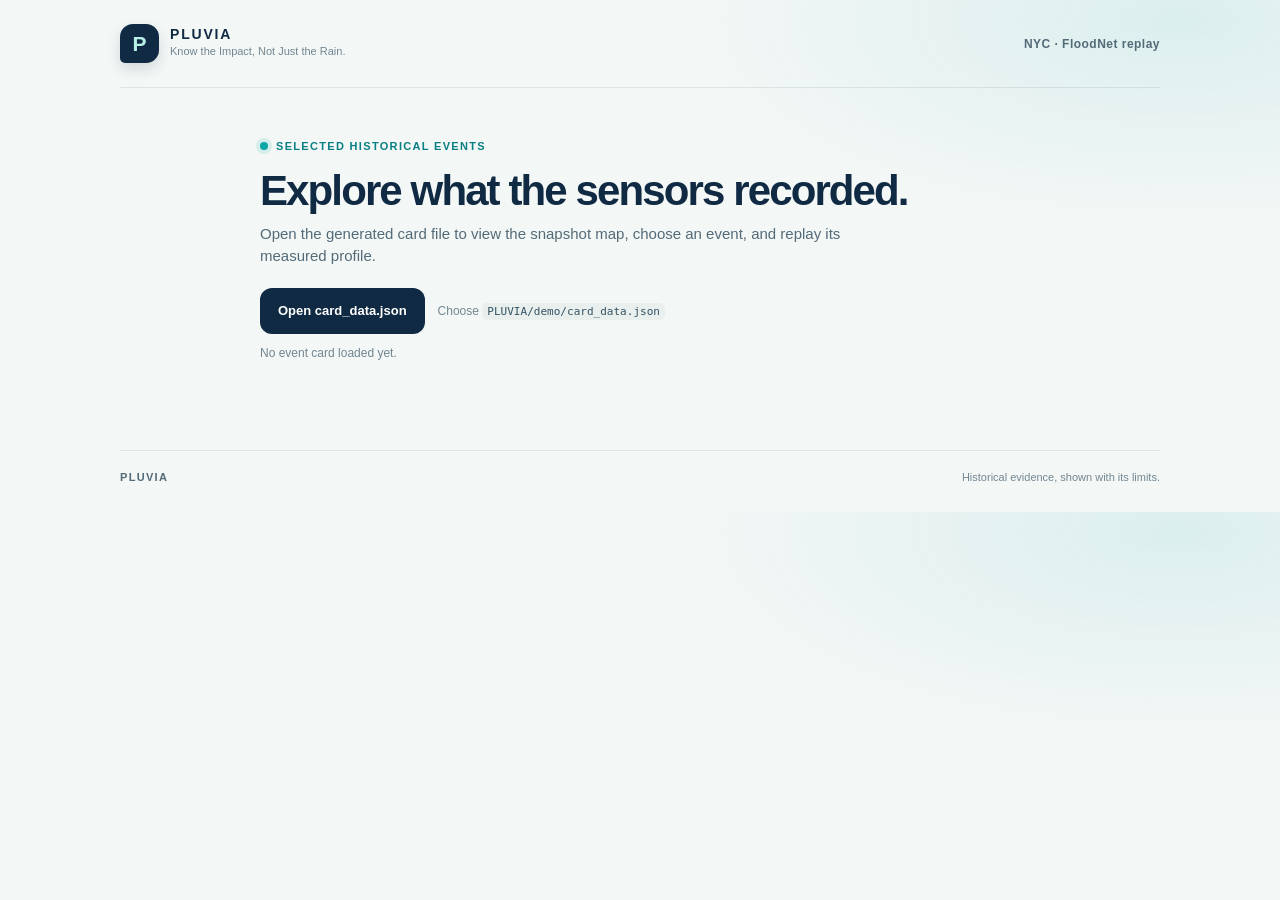
==== commit 6c2734b0: "Add the early warning watch" ====
--- a/app/index.html
+++ b/app/index.html
@@ -4,12 +4,10 @@
     <meta charset="utf-8">
     <meta name="viewport" content="width=device-width, initial-scale=1">
     <meta name="theme-color" content="#102a43">
-    <meta name="description" content="Find a location in New York City and see what FloodNet sensors actually recorded there, then run a what-if check against that recorded history.">
-    <title>PLUVIA | What the sensors recorded near you</title>
-    <link rel="stylesheet" href="vendor/leaflet/leaflet.css?v=1.9.4">
-    <link rel="stylesheet" href="styles.css?v=9">
-    <script src="vendor/leaflet/leaflet.js?v=1.9.4" defer></script>
-    <script src="app.js?v=9" defer></script>
+    <meta name="description" content="A sourced PLUVIA map and replay of selected historical FloodNet events.">
+    <title>PLUVIA | FloodNet event replay</title>
+    <link rel="stylesheet" href="styles.css">
+    <script src="app.js" defer></script>
   </head>
   <body>
     <div class="page-shell">
@@ -21,89 +19,41 @@
             <span>Know the Impact, Not Just the Rain.</span>
           </span>
         </a>
-        <span class="header-note">New York City &middot; FloodNet records</span>
+        <span class="header-note">NYC · FloodNet replay</span>
       </header>
 
       <main id="top">
-        <section class="locate-panel" aria-labelledby="page-title">
-          <div class="eyebrow"><span class="eyebrow-dot"></span> Start with your location</div>
-          <h1 id="page-title">See what the sensors recorded near you.</h1>
-          <p class="intro-copy">
-            Press the locate button on the map, zoom in and click your own street, or type a New York City ZIP code or borough.
-            PLUVIA ranks the FloodNet sensors around that point, shows what each one actually
-            measured in past storms, and lets you replay one storm minute by minute.
-          </p>
-          <form class="locate-row" id="locate-form" autocomplete="off">
-            <label class="visually-hidden" for="place-search">ZIP code, borough, or sensor name</label>
-            <input id="place-search" class="locate-input" type="search" placeholder="ZIP code, borough, sensor name, or lat, lon" inputmode="search">
-            <button class="load-button" type="submit">Find nearest sensors</button>
-            <button class="ghost-button" type="button" id="clear-pin">Clear pin</button>
-          </form>
-          <p id="load-status" class="load-status" role="status" aria-live="polite">Loading the frozen snapshot&hellip;</p>
-        </section>
-
-        <section id="fallback-panel" class="fallback-panel" hidden>
-          <p class="fallback-copy">
-            This page could not read <code>card_data.json</code> automatically, which happens when the
-            page is opened directly from disk. Choose the file to continue, or serve the folder over
-            HTTP so it loads on its own.
-          </p>
+        <section class="load-panel" aria-labelledby="page-title">
+          <div class="eyebrow"><span class="eyebrow-dot"></span> Selected historical events</div>
+          <h1 id="page-title">Explore what the sensors recorded.</h1>
+          <p class="intro-copy">Open the generated card file to view the snapshot map, choose an event, and replay its measured profile.</p>
           <div class="load-row">
             <button id="choose-file" class="load-button" type="button">Open card_data.json</button>
             <input id="card-file" class="visually-hidden" type="file" accept=".json,application/json">
-            <span class="load-hint">Choose <code>app/card_data.json</code></span>
+            <span class="load-hint">Choose <code>PLUVIA/demo/card_data.json</code></span>
           </div>
+          <p id="load-status" class="load-status" role="status" aria-live="polite">No event card loaded yet.</p>
         </section>
 
         <section id="explorer" class="explorer" hidden>
-          <section class="map-panel" aria-labelledby="map-heading">
-            <div class="panel-heading">
-              <div>
-                <p class="panel-kicker">FloodNet sensor network</p>
-                <h2 id="map-heading">New York City</h2>
-              </div>
-              <span class="map-kind">Zoom in, click your street, or use the locate button</span>
-            </div>
-            <p class="map-note">
-              Marker size and colour show how many separate days each sensor recorded standing water in
-              this frozen snapshot. These are measured past events, not a forecast.
-            </p>
-            <p id="map-notice" class="map-notice" hidden></p>
-            <div class="map-frame">
-              <div id="nyc-map" class="nyc-map"></div>
-              <div class="map-legend" aria-hidden="true">
-                <strong>Days with recorded water</strong>
-                <span class="legend-item"><i class="dot dot-t0"></i> None in this snapshot</span>
-                <span class="legend-item"><i class="dot dot-t1"></i> 1 to 5 days</span>
-                <span class="legend-item"><i class="dot dot-t2"></i> 6 to 30 days</span>
-                <span class="legend-item"><i class="dot dot-t3"></i> 31 days or more</span>
-              </div>
-            </div>
-            <div id="map-provenance" class="map-provenance"></div>
-          </section>
-
-          <div class="result-grid">
-            <section class="nearest-panel" aria-labelledby="nearest-heading">
+          <div class="explorer-grid">
+            <section class="map-panel" aria-labelledby="map-heading">
               <div class="panel-heading">
                 <div>
-                  <p class="panel-kicker">Around your point</p>
-                  <h2 id="nearest-heading">Sensors near you</h2>
+                  <p class="panel-kicker">FloodNet sensor metadata</p>
+                  <h2 id="map-heading">Selected sensor locations</h2>
                 </div>
-                <label class="sort-label">
-                  <span class="visually-hidden">Sort sensors by</span>
-                  <select id="nearest-sort" class="event-select is-compact">
-                    <option value="distance">Sort by distance</option>
-                    <option value="floods">Sort by recorded floods</option>
-                  </select>
-                </label>
+                <span class="map-kind">Coordinate view</span>
               </div>
-              <p id="nearest-note" class="selection-hint">Drop a pin on the map or search to rank sensors by distance.</p>
-              <ol id="nearest-list" class="nearest-list"></ol>
+              <p class="map-note">Points use snapshot coordinates only. No street geometry is shown. Teal markers have a stored profile; muted markers do not.</p>
+              <div id="map-stage" class="map-stage" role="group" aria-label="Selectable sensor coordinate map"></div>
+              <div id="map-points" class="map-points" aria-label="Sensor locations"></div>
+              <div id="map-provenance" class="map-provenance"></div>
             </section>
 
             <section class="selection-panel" aria-labelledby="selection-heading">
               <p class="panel-kicker">Historical replay</p>
-              <h2 id="selection-heading">Choose a storm event</h2>
+              <h2 id="selection-heading">Choose an event</h2>
               <label class="select-label" for="event-select">Snapshot event</label>
               <select id="event-select" class="event-select"></select>
               <p id="selection-hint" class="selection-hint">Select a marker or event to update the card.</p>
@@ -111,67 +61,7 @@
             </section>
           </div>
 
-          <section id="scenario-panel" class="scenario-panel" aria-labelledby="scenario-heading" hidden>
-            <div class="panel-heading">
-              <div>
-                <p class="panel-kicker">What-if check against recorded history</p>
-                <h2 id="scenario-heading">Scenario check for <span id="scenario-sensor">this sensor</span></h2>
-              </div>
-            </div>
-            <p class="map-note">
-              You type the scenario. PLUVIA answers only from what this sensor has actually recorded.
-              Every input and every rule is printed below, so you can disagree with it.
-            </p>
-            <div class="scenario-controls">
-              <label class="scenario-field">
-                <span>Rain on the day, in millimetres</span>
-                <select id="scenario-rain" class="event-select">
-                  <option value="5">5 mm, light</option>
-                  <option value="10">10 mm, steady</option>
-                  <option value="15">15 mm, moderate</option>
-                  <option value="20" selected>20 mm, heavy</option>
-                  <option value="30">30 mm, very heavy</option>
-                  <option value="40">40 mm, severe</option>
-                  <option value="60">60 mm, cloudburst</option>
-                </select>
-              </label>
-              <label class="scenario-field">
-                <span>How long it rains</span>
-                <select id="scenario-duration" class="event-select">
-                  <option value="1">1 hour</option>
-                  <option value="2">2 hours</option>
-                  <option value="4" selected>4 hours</option>
-                  <option value="8">8 hours</option>
-                  <option value="12">12 hours</option>
-                  <option value="24">All day</option>
-                </select>
-              </label>
-            </div>
-            <div class="scenario-grid">
-              <div>
-                <p class="panel-kicker">Evidence used</p>
-                <div id="scenario-evidence" class="evidence-list"></div>
-                <button type="button" class="ghost-button is-block" id="records-toggle" aria-expanded="false">Show the records behind this</button>
-              </div>
-              <div id="scenario-verdict" class="scenario-verdict"></div>
-            </div>
-            <div id="scenario-records" class="scenario-records" hidden></div>
-          </section>
-
           <div id="card-region" class="card-region" aria-live="polite" aria-label="Selected FloodNet event card"></div>
-
-          <section class="report-cta">
-            <div>
-              <p class="panel-kicker">Add what the sensors cannot see</p>
-              <h2>Saw something different at this location?</h2>
-              <p class="intro-copy">
-                A sensor measures one point. If you were there, your observation adds what the record
-                is missing. The report form asks two closed questions and collects no name, no contact
-                details, and no free text.
-              </p>
-            </div>
-            <a class="load-button" id="report-link" href="../aws/form.html">Report what you saw</a>
-          </section>
         </section>
       </main>
 
--- a/app/styles.css
+++ b/app/styles.css
@@ -1055,687 +1055,3 @@
     transition-duration: 0.01ms !important;
   }
 }
-
-/* ------------------------------------------------------------------ */
-/* Location-first map view                                            */
-/* ------------------------------------------------------------------ */
-
-.locate-panel {
-  width: min(100%, 820px);
-  margin: 0 auto 22px;
-}
-
-.locate-panel h1 {
-  margin: 12px 0 9px;
-  color: var(--navy);
-  font: 800 clamp(28px, 5vw, 42px)/1.13 Manrope, "Segoe UI", sans-serif;
-  letter-spacing: -0.045em;
-}
-
-.locate-row {
-  display: flex;
-  flex-wrap: wrap;
-  align-items: center;
-  gap: 10px;
-}
-
-.locate-input {
-  flex: 1 1 260px;
-  min-height: 46px;
-  padding: 0 14px;
-  border: 1px solid var(--line);
-  border-radius: 12px;
-  background: var(--card);
-  color: var(--ink);
-  font-size: 14px;
-}
-
-.locate-input:focus-visible {
-  outline: 3px solid rgba(8, 166, 166, 0.4);
-  outline-offset: 2px;
-}
-
-.ghost-button {
-  min-height: 46px;
-  padding: 0 15px;
-  border: 1px solid var(--line);
-  border-radius: 12px;
-  background: var(--card);
-  color: var(--ink-soft);
-  cursor: pointer;
-  font-size: 13px;
-  font-weight: 700;
-}
-
-.ghost-button:hover {
-  border-color: var(--aqua);
-  color: var(--aqua-dark);
-}
-
-.fallback-panel {
-  width: min(100%, 820px);
-  margin: 0 auto 22px;
-  padding: 16px 18px;
-  border: 1px solid var(--line);
-  border-left: 4px solid var(--aqua);
-  border-radius: 14px;
-  background: var(--card);
-}
-
-.fallback-copy {
-  margin-bottom: 12px;
-  color: var(--ink-soft);
-  font-size: 13px;
-}
-
-.map-panel {
-  margin: 0 0 18px;
-}
-
-.map-tools {
-  display: inline-flex;
-  gap: 6px;
-}
-
-.map-tool {
-  min-width: 34px;
-  min-height: 34px;
-  padding: 0 9px;
-  border: 1px solid var(--line);
-  border-radius: 9px;
-  background: var(--card);
-  color: var(--navy);
-  cursor: pointer;
-  font-size: 15px;
-  font-weight: 800;
-  line-height: 1;
-}
-
-.map-tool.is-wide {
-  font-size: 11px;
-  font-weight: 700;
-}
-
-.map-tool:hover {
-  border-color: var(--aqua);
-  color: var(--aqua-dark);
-}
-
-.map-frame {
-  position: relative;
-  overflow: hidden;
-  border: 1px solid #dcebe7;
-  border-radius: 14px;
-  background:
-    radial-gradient(ellipse at 78% 18%, rgba(8, 166, 166, 0.1), transparent 46%),
-    linear-gradient(150deg, #f6fbf9, #e7f1f1);
-}
-
-.nyc-map {
-  display: block;
-  width: 100%;
-  height: clamp(340px, 52vh, 560px);
-  cursor: crosshair;
-  touch-action: none;
-}
-
-.nyc-map:focus-visible {
-  outline: 3px solid rgba(8, 166, 166, 0.45);
-  outline-offset: -3px;
-}
-
-.borough {
-  fill: #d9eae4;
-  stroke: #9dc4bb;
-  stroke-width: 1;
-  stroke-linejoin: round;
-}
-
-.sensor {
-  fill: #7f9aa4;
-  stroke: #ffffff;
-  stroke-width: 1;
-  cursor: pointer;
-  transition: fill 120ms ease;
-}
-
-.sensor:hover {
-  fill: var(--navy);
-}
-
-.sensor.is-event {
-  fill: var(--aqua);
-  stroke: #ffffff;
-  stroke-width: 1.5;
-}
-
-.sensor.is-event.is-noprofile {
-  fill: #b5c2c6;
-}
-
-.sensor.is-selected {
-  fill: var(--navy);
-  stroke: var(--aqua);
-  stroke-width: 2.5;
-}
-
-.pin-halo {
-  fill: rgba(224, 122, 36, 0.22);
-  stroke: #e07a24;
-  stroke-width: 1;
-}
-
-.pin-core {
-  fill: #e07a24;
-  stroke: #ffffff;
-  stroke-width: 1.5;
-}
-
-.map-legend {
-  position: absolute;
-  right: 10px;
-  bottom: 10px;
-  display: grid;
-  gap: 4px;
-  padding: 8px 10px;
-  border: 1px solid var(--line);
-  border-radius: 10px;
-  background: rgba(255, 255, 255, 0.92);
-  color: var(--ink-soft);
-  font-size: 10px;
-  font-weight: 600;
-}
-
-.legend-item {
-  display: flex;
-  align-items: center;
-  gap: 6px;
-}
-
-.legend-item .dot {
-  width: 9px;
-  height: 9px;
-  border: 1px solid #fff;
-  border-radius: 50%;
-}
-
-.dot-event { background: var(--aqua); }
-.dot-sensor { background: #7f9aa4; }
-.dot-pin { background: #e07a24; }
-
-.result-grid {
-  display: grid;
-  grid-template-columns: minmax(0, 1.05fr) minmax(260px, 0.95fr);
-  align-items: start;
-  gap: 18px;
-  margin: 0 auto 24px;
-}
-
-.nearest-panel {
-  min-width: 0;
-  padding: 20px;
-  border: 1px solid rgba(21, 48, 68, 0.08);
-  border-radius: 19px;
-  background: var(--card);
-  box-shadow: 0 12px 36px rgba(17, 47, 63, 0.06);
-}
-
-.nearest-panel h2 {
-  margin: 0 0 8px;
-  color: var(--navy);
-  font: 800 19px/1.25 Manrope, "Segoe UI", sans-serif;
-  letter-spacing: -0.03em;
-}
-
-.nearest-list {
-  margin: 12px 0 0;
-  padding: 0;
-  list-style: none;
-  display: grid;
-  gap: 7px;
-}
-
-.nearest-row {
-  display: flex;
-  width: 100%;
-  align-items: center;
-  justify-content: space-between;
-  gap: 10px;
-  padding: 10px 12px;
-  border: 1px solid var(--line);
-  border-radius: 12px;
-  background: var(--card);
-  cursor: pointer;
-  text-align: left;
-}
-
-.nearest-row:hover {
-  border-color: var(--aqua);
-  background: var(--aqua-pale);
-}
-
-.nearest-row.is-selected {
-  border-color: var(--aqua);
-  background: var(--aqua-pale);
-  box-shadow: inset 3px 0 0 var(--aqua-dark);
-}
-
-.nearest-main {
-  display: grid;
-  gap: 2px;
-  min-width: 0;
-}
-
-.nearest-main strong {
-  color: var(--navy);
-  font-size: 12px;
-}
-
-.nearest-main span {
-  color: var(--muted);
-  font-size: 10px;
-}
-
-.nearest-meta {
-  display: grid;
-  gap: 3px;
-  justify-items: end;
-  white-space: nowrap;
-}
-
-.nearest-distance {
-  color: var(--ink);
-  font-size: 12px;
-  font-weight: 800;
-}
-
-.report-cta {
-  display: flex;
-  flex-wrap: wrap;
-  align-items: center;
-  justify-content: space-between;
-  gap: 18px;
-  margin: 0 auto 30px;
-  padding: 22px;
-  border: 1px solid rgba(21, 48, 68, 0.08);
-  border-radius: 19px;
-  background: linear-gradient(135deg, var(--aqua-pale), var(--card));
-  box-shadow: 0 12px 36px rgba(17, 47, 63, 0.06);
-}
-
-.report-cta h2 {
-  margin: 0 0 8px;
-  color: var(--navy);
-  font: 800 20px/1.25 Manrope, "Segoe UI", sans-serif;
-  letter-spacing: -0.03em;
-}
-
-.report-cta .intro-copy {
-  margin-bottom: 0;
-  font-size: 13px;
-}
-
-@media (max-width: 880px) {
-  .result-grid {
-    grid-template-columns: minmax(0, 1fr);
-  }
-
-  .nyc-map {
-    height: clamp(300px, 46vh, 420px);
-  }
-}
-
-/* Recorded-flood hotspot tiers                                        */
-.sensor.tier-0 { fill: #9aabb2; }
-.sensor.tier-1 { fill: #4fb8ac; }
-.sensor.tier-2 { fill: #e0a32b; }
-.sensor.tier-3 { fill: #d2562f; }
-.sensor.is-selected { fill: var(--navy); stroke: var(--aqua); stroke-width: 2.5; }
-
-.dot-t0 { background: #9aabb2; }
-.dot-t1 { background: #4fb8ac; }
-.dot-t2 { background: #e0a32b; }
-.dot-t3 { background: #d2562f; }
-
-.nearest-history { font-size: 10px; font-weight: 700; }
-.tier-text-0 { color: var(--muted); }
-.tier-text-1 { color: #1e8e82; }
-.tier-text-2 { color: #8a6412; }
-.tier-text-3 { color: #a8431f; }
-
-/* Leaflet map container and scenario check                            */
-.nyc-map {
-  width: 100%;
-  height: clamp(380px, 56vh, 580px);
-  background: #e8f1f0;
-}
-
-.leaflet-container {
-  font: inherit;
-  border-radius: 14px;
-}
-
-.leaflet-container a { color: var(--aqua-dark); }
-
-/* Map app style controls: basemap switch, locate button, zoom            */
-.leaflet-bar,
-.leaflet-control-zoom {
-  border: 0 !important;
-  border-radius: 10px;
-  overflow: hidden;
-  box-shadow: 0 2px 10px rgba(16, 42, 67, 0.22);
-}
-
-.leaflet-control-zoom a {
-  width: 34px;
-  height: 34px;
-  line-height: 34px;
-  color: #10243a;
-  background: #ffffff;
-  border-bottom: 1px solid #e4ecef;
-  font-size: 18px;
-  font-weight: 600;
-}
-
-.leaflet-control-zoom a:hover { background: #f2f8f8; }
-.leaflet-control-zoom a:last-child { border-bottom: 0; }
-
-.map-switch {
-  display: inline-flex;
-  padding: 3px;
-  border-radius: 10px;
-  background: #ffffff;
-  box-shadow: 0 2px 10px rgba(16, 42, 67, 0.22);
-}
-
-.map-switch-button {
-  min-height: 28px;
-  padding: 0 12px;
-  border: 0;
-  border-radius: 8px;
-  background: transparent;
-  color: #4a6473;
-  font: inherit;
-  font-size: 11px;
-  font-weight: 700;
-  letter-spacing: 0.01em;
-  cursor: pointer;
-}
-
-.map-switch-button:hover { background: #f1f7f7; color: #10243a; }
-
-.map-switch-button.is-active {
-  background: #10243a;
-  color: #ffffff;
-}
-
-.map-switch-button:focus-visible {
-  outline: 2px solid var(--aqua);
-  outline-offset: 1px;
-}
-
-.map-locate-button {
-  display: grid;
-  place-items: center;
-  width: 38px;
-  height: 38px;
-  padding: 0;
-  border: 0;
-  border-radius: 50%;
-  background: #ffffff;
-  box-shadow: 0 2px 10px rgba(16, 42, 67, 0.26);
-  cursor: pointer;
-}
-
-.map-locate-button:hover { background: #f2f8f8; }
-
-.map-locate-button:focus-visible {
-  outline: 2px solid var(--aqua);
-  outline-offset: 2px;
-}
-
-.locate-glyph {
-  position: relative;
-  display: block;
-  width: 16px;
-  height: 16px;
-  border: 2px solid #10243a;
-  border-radius: 50%;
-}
-
-.locate-glyph::before {
-  content: "";
-  position: absolute;
-  inset: 3px;
-  border-radius: 50%;
-  background: #10243a;
-}
-
-.locate-glyph::after {
-  content: "";
-  position: absolute;
-  top: -7px;
-  left: 50%;
-  width: 2px;
-  height: 26px;
-  margin-left: -1px;
-  background: #10243a;
-  box-shadow: -13px 13px 0 0 #10243a, 13px 13px 0 0 #10243a;
-  transform: scaleY(0.22);
-  transform-origin: center;
-}
-
-.map-locate-button.is-busy .locate-glyph {
-  animation: locate-pulse 0.9s ease-in-out infinite;
-}
-
-@keyframes locate-pulse {
-  0%, 100% { opacity: 1; }
-  50% { opacity: 0.3; }
-}
-
-.leaflet-control-scale-line {
-  border-color: rgba(16, 36, 58, 0.6);
-  background: rgba(255, 255, 255, 0.82);
-  color: #10243a;
-  font-size: 10px;
-  font-weight: 600;
-}
-
-.leaflet-control-attribution {
-  font-size: 10px;
-  background: rgba(255, 255, 255, 0.84);
-}
-
-.map-notice {
-  margin: 0 0 10px;
-  padding: 9px 11px;
-  border-left: 3px solid #e0a32b;
-  border-radius: 8px;
-  background: var(--amber-pale);
-  color: var(--amber-ink);
-  font-size: 11px;
-}
-
-.map-kind { align-self: flex-start; }
-
-.sort-label { display: inline-flex; }
-
-.event-select.is-compact {
-  min-height: 34px;
-  padding: 0 28px 0 10px;
-  font-size: 11px;
-}
-
-.scenario-panel {
-  margin: 0 auto 24px;
-  padding: 22px;
-  border: 1px solid rgba(21, 48, 68, 0.08);
-  border-radius: 19px;
-  background: var(--card);
-  box-shadow: 0 12px 36px rgba(17, 47, 63, 0.06);
-}
-
-.scenario-panel h2 {
-  margin: 0;
-  color: var(--navy);
-  font: 800 19px/1.25 Manrope, "Segoe UI", sans-serif;
-  letter-spacing: -0.03em;
-}
-
-.scenario-controls {
-  display: flex;
-  flex-wrap: wrap;
-  gap: 14px;
-  margin-bottom: 18px;
-}
-
-.scenario-field {
-  display: grid;
-  gap: 5px;
-  min-width: 190px;
-}
-
-.scenario-field > span {
-  color: var(--ink-soft);
-  font-size: 11px;
-  font-weight: 700;
-}
-
-.scenario-grid {
-  display: grid;
-  grid-template-columns: minmax(0, 0.95fr) minmax(260px, 1.05fr);
-  align-items: start;
-  gap: 18px;
-}
-
-.evidence-list {
-  display: grid;
-  gap: 5px;
-  margin-top: 8px;
-}
-
-.evidence-row {
-  display: flex;
-  align-items: baseline;
-  justify-content: space-between;
-  gap: 12px;
-  padding: 8px 11px;
-  border: 1px solid var(--line);
-  border-radius: 10px;
-  background: var(--gray-pale);
-  font-size: 11px;
-}
-
-.evidence-row span { color: var(--ink-soft); }
-.evidence-row strong { color: var(--navy); font-size: 12px; text-align: right; }
-.evidence-row.is-strong { background: var(--aqua-pale); border-color: #b9e2db; }
-.evidence-row.is-strong strong { color: var(--aqua-dark); }
-.evidence-row.is-missing { background: #f6f7f8; }
-.evidence-row.is-missing strong { color: #8b959b; font-weight: 700; }
-
-.verdict {
-  padding: 16px 18px;
-  border: 1px solid var(--line);
-  border-left-width: 5px;
-  border-radius: 14px;
-  background: var(--card);
-}
-
-.verdict p { margin: 0 0 9px; color: var(--ink-soft); font-size: 12px; line-height: 1.6; }
-.verdict p:last-child { margin-bottom: 0; }
-
-.verdict-flag {
-  display: inline-block;
-  margin-bottom: 10px;
-  padding: 5px 11px;
-  border-radius: 999px;
-  font-size: 11px;
-  font-weight: 800;
-  letter-spacing: 0.02em;
-}
-
-.verdict.is-high { border-left-color: #d2562f; background: #fdf1ec; }
-.verdict.is-high .verdict-flag { background: #d2562f; color: #fff; }
-.verdict.is-medium { border-left-color: #e0a32b; background: var(--amber-pale); }
-.verdict.is-medium .verdict-flag { background: #e0a32b; color: #3d2a05; }
-.verdict.is-low { border-left-color: var(--aqua-dark); background: var(--aqua-pale); }
-.verdict.is-low .verdict-flag { background: var(--aqua-dark); color: #fff; }
-.verdict.is-unknown { border-left-color: #8b959b; background: var(--gray-pale); }
-.verdict.is-unknown .verdict-flag { background: #697279; color: #fff; }
-
-.verdict-rule {
-  padding-top: 9px;
-  border-top: 1px dashed var(--line);
-  font-size: 11px;
-}
-
-.verdict-warning {
-  color: var(--amber-ink);
-  font-size: 11px;
-  font-weight: 700;
-}
-
-@media (max-width: 880px) {
-  .scenario-grid { grid-template-columns: minmax(0, 1fr); }
-  .nyc-map { height: clamp(320px, 48vh, 440px); }
-}
-
-/* Records table behind the scenario verdict                           */
-.ghost-button.is-block {
-  display: block;
-  width: 100%;
-  margin-top: 10px;
-}
-
-.verdict-headline {
-  color: var(--navy) !important;
-  font-size: 15px !important;
-  font-weight: 800;
-  line-height: 1.35 !important;
-}
-
-.scenario-records {
-  margin-top: 16px;
-  padding-top: 16px;
-  border-top: 1px solid var(--line);
-}
-
-.records-scroll {
-  margin-top: 10px;
-  overflow-x: auto;
-  border: 1px solid var(--line);
-  border-radius: 12px;
-}
-
-.records-table {
-  width: 100%;
-  border-collapse: collapse;
-  font-size: 11px;
-}
-
-.records-table th,
-.records-table td {
-  padding: 8px 11px;
-  text-align: right;
-  white-space: nowrap;
-}
-
-.records-table th:first-child,
-.records-table td:first-child {
-  text-align: left;
-}
-
-.records-table thead th {
-  position: sticky;
-  top: 0;
-  background: var(--gray-pale);
-  color: var(--ink-soft);
-  font-size: 10px;
-  font-weight: 800;
-  letter-spacing: 0.04em;
-  text-transform: uppercase;
-}
-
-.records-table tbody tr:nth-child(even) { background: #fafcfc; }
-.records-table tbody td { border-top: 1px solid var(--line); color: var(--ink); }
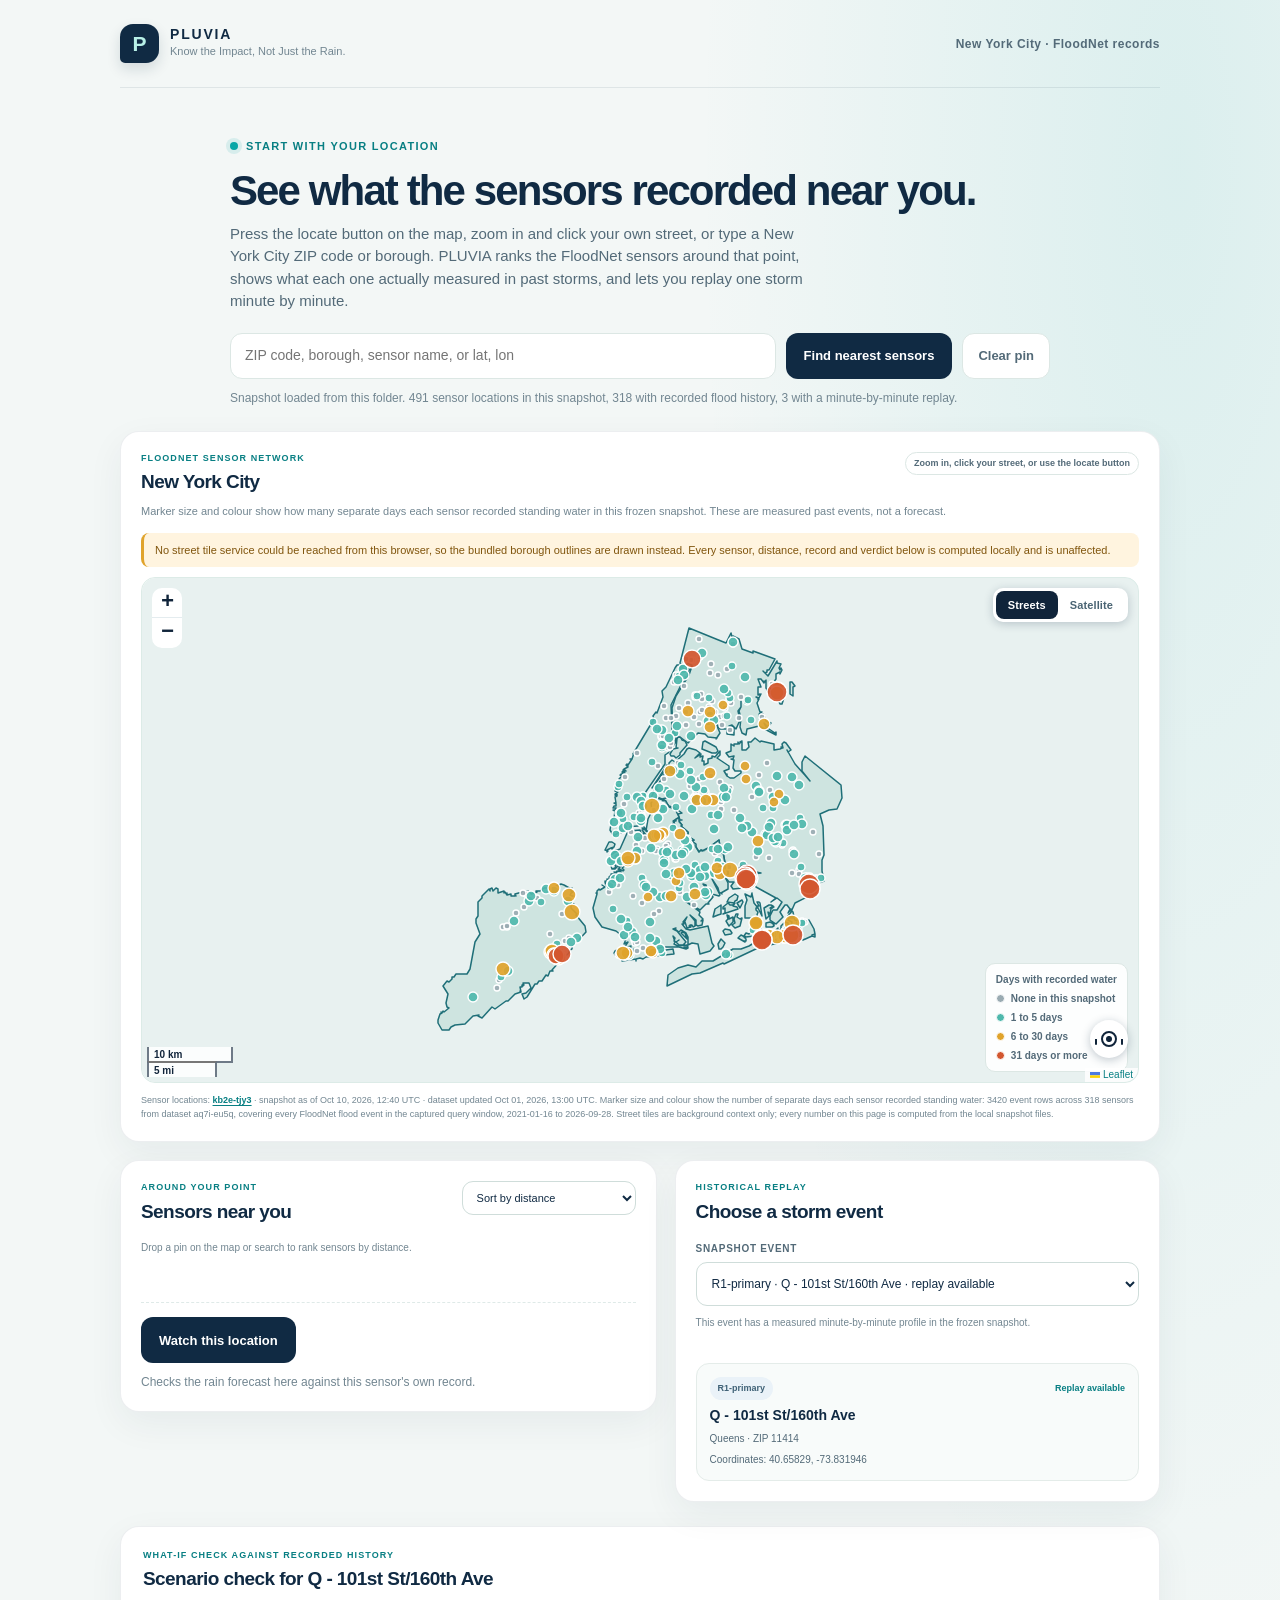
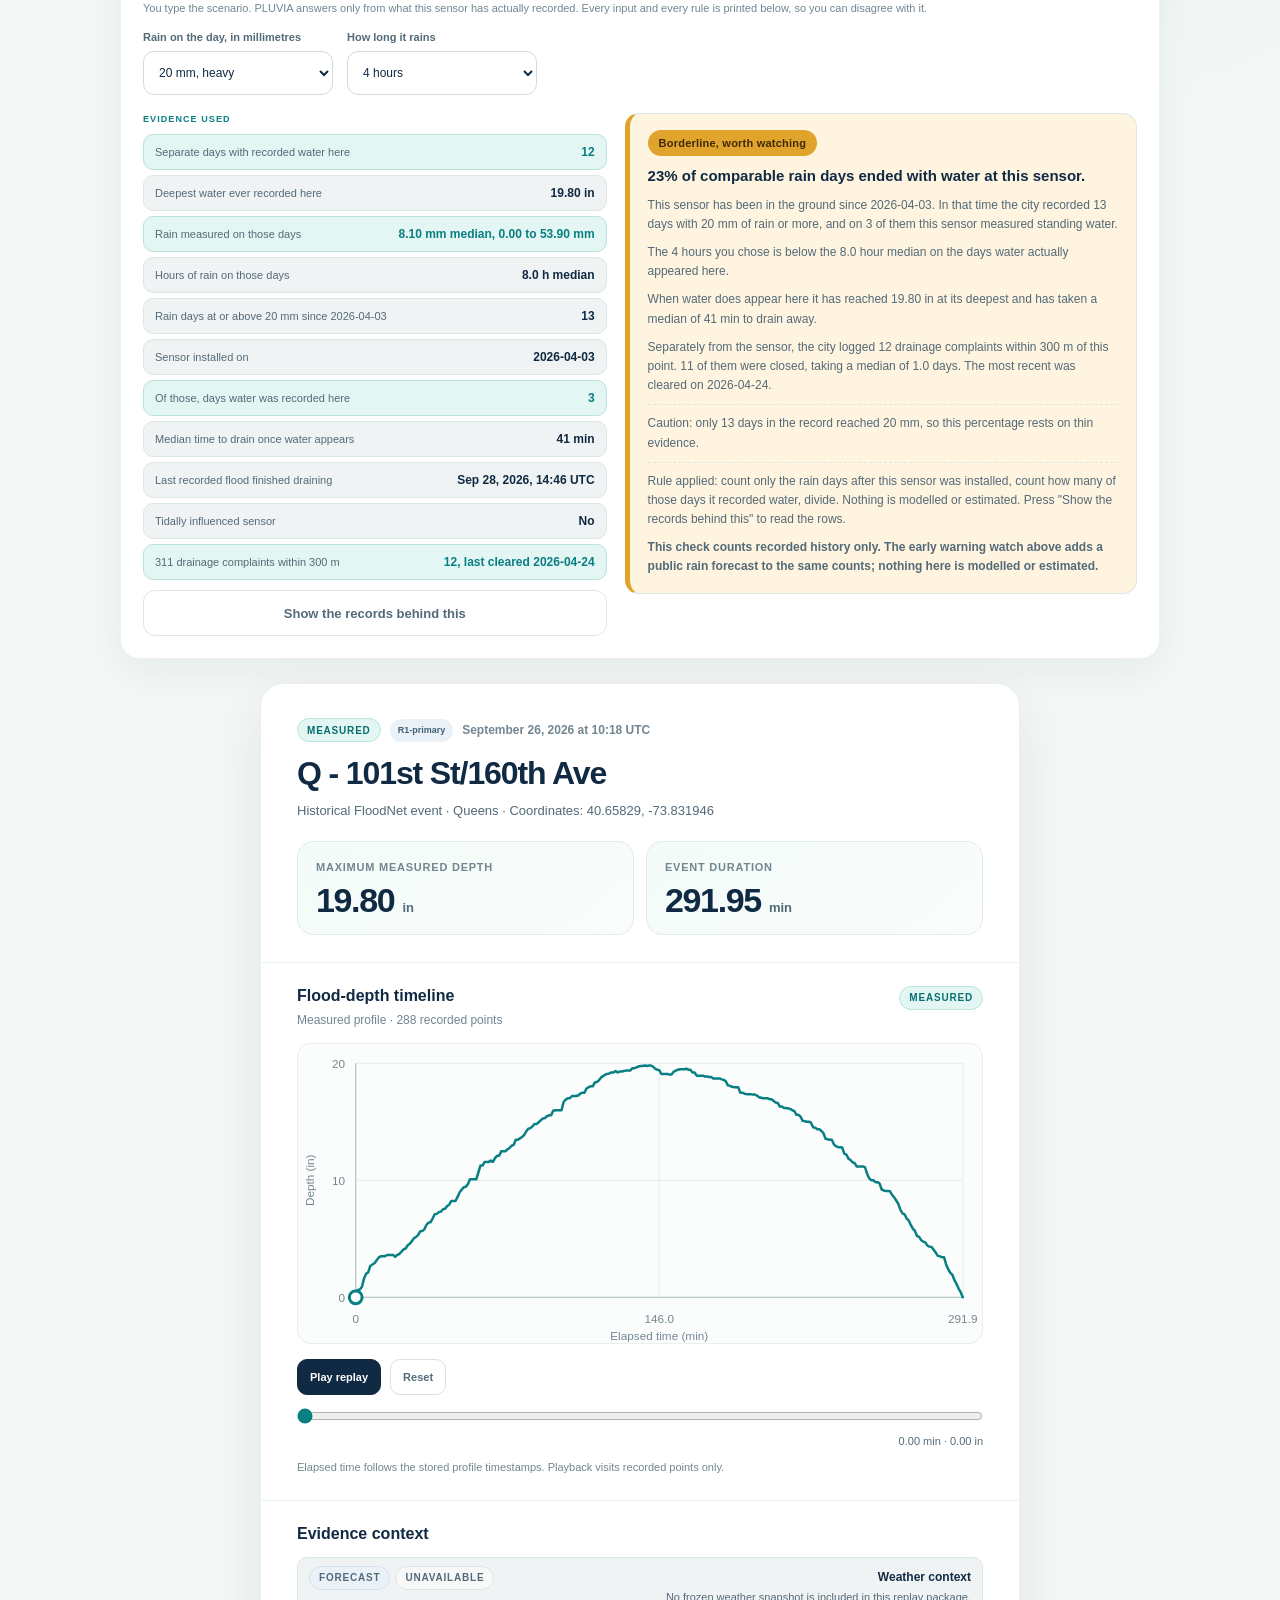
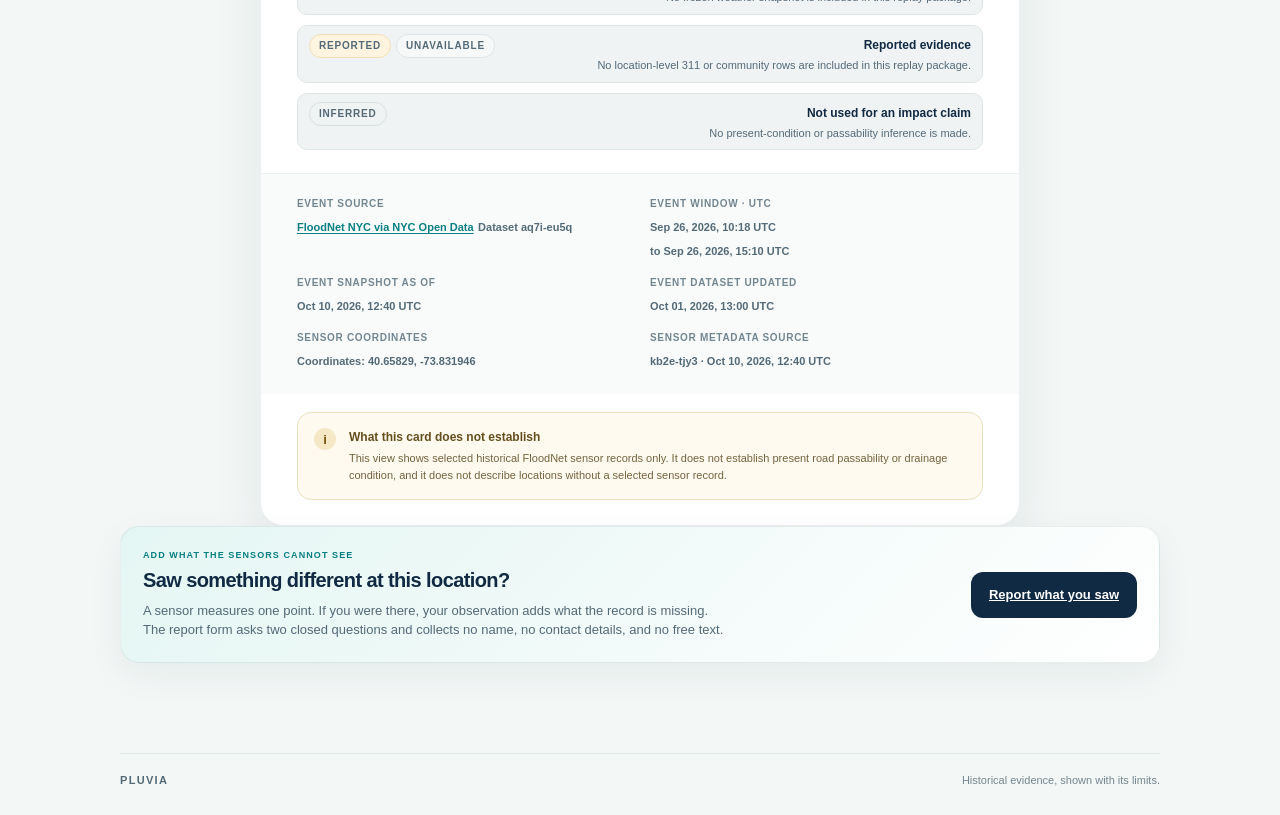
==== commit 578999c8: "Weight the warning by recorded depth" ====
--- a/app/index.html
+++ b/app/index.html
@@ -4,10 +4,12 @@
     <meta charset="utf-8">
     <meta name="viewport" content="width=device-width, initial-scale=1">
     <meta name="theme-color" content="#102a43">
-    <meta name="description" content="A sourced PLUVIA map and replay of selected historical FloodNet events.">
-    <title>PLUVIA | FloodNet event replay</title>
-    <link rel="stylesheet" href="styles.css">
-    <script src="app.js" defer></script>
+    <meta name="description" content="Find a location in New York City and see what FloodNet sensors actually recorded there, then run a what-if check against that recorded history.">
+    <title>PLUVIA | What the sensors recorded near you</title>
+    <link rel="stylesheet" href="vendor/leaflet/leaflet.css?v=1.9.4">
+    <link rel="stylesheet" href="styles.css?v=11">
+    <script src="vendor/leaflet/leaflet.js?v=1.9.4" defer></script>
+    <script src="app.js?v=11" defer></script>
   </head>
   <body>
     <div class="page-shell">
@@ -19,41 +21,111 @@
             <span>Know the Impact, Not Just the Rain.</span>
           </span>
         </a>
-        <span class="header-note">NYC · FloodNet replay</span>
+        <span class="header-note">New York City &middot; FloodNet records</span>
       </header>
 
       <main id="top">
-        <section class="load-panel" aria-labelledby="page-title">
-          <div class="eyebrow"><span class="eyebrow-dot"></span> Selected historical events</div>
-          <h1 id="page-title">Explore what the sensors recorded.</h1>
-          <p class="intro-copy">Open the generated card file to view the snapshot map, choose an event, and replay its measured profile.</p>
+        <section class="locate-panel" aria-labelledby="page-title">
+          <div class="eyebrow"><span class="eyebrow-dot"></span> Start with your location</div>
+          <h1 id="page-title">See what the sensors recorded near you.</h1>
+          <p class="intro-copy">
+            Press the locate button on the map, zoom in and click your own street, or type a New York City ZIP code or borough.
+            PLUVIA ranks the FloodNet sensors around that point, shows what each one actually
+            measured in past storms, and lets you replay one storm minute by minute.
+          </p>
+          <form class="locate-row" id="locate-form" autocomplete="off">
+            <label class="visually-hidden" for="place-search">ZIP code, borough, or sensor name</label>
+            <input id="place-search" class="locate-input" type="search" placeholder="ZIP code, borough, sensor name, or lat, lon" inputmode="search">
+            <button class="load-button" type="submit">Find nearest sensors</button>
+            <button class="ghost-button" type="button" id="clear-pin">Clear pin</button>
+          </form>
+          <p id="load-status" class="load-status" role="status" aria-live="polite">Loading the frozen snapshot&hellip;</p>
+        </section>
+
+        <section id="watch-panel" class="watch-panel" aria-labelledby="watch-heading" hidden>
+          <div class="panel-heading">
+            <div>
+              <p class="panel-kicker">Early warning watch</p>
+              <h2 id="watch-heading">Places you are watching</h2>
+            </div>
+            <button class="ghost-button" type="button" id="watch-refresh">Check the forecast again</button>
+          </div>
+          <p class="watch-intro">
+            PLUVIA takes the public rain forecast for each place you watch and compares every
+            forecast day with what the nearest sensor actually recorded on comparable rain days
+            in the past. A warning is raised only when both the forecast and that history cross
+            the trigger. The count behind every warning is printed with it.
+          </p>
+          <div id="watch-list" class="watch-list"></div>
+          <p id="watch-status" class="watch-status" role="status" aria-live="polite"></p>
+        </section>
+
+        <section id="fallback-panel" class="fallback-panel" hidden>
+          <p class="fallback-copy">
+            This page could not read <code>card_data.json</code> automatically, which happens when the
+            page is opened directly from disk. Choose the file to continue, or serve the folder over
+            HTTP so it loads on its own.
+          </p>
           <div class="load-row">
             <button id="choose-file" class="load-button" type="button">Open card_data.json</button>
             <input id="card-file" class="visually-hidden" type="file" accept=".json,application/json">
-            <span class="load-hint">Choose <code>PLUVIA/demo/card_data.json</code></span>
+            <span class="load-hint">Choose <code>app/card_data.json</code></span>
           </div>
-          <p id="load-status" class="load-status" role="status" aria-live="polite">No event card loaded yet.</p>
         </section>
 
         <section id="explorer" class="explorer" hidden>
-          <div class="explorer-grid">
-            <section class="map-panel" aria-labelledby="map-heading">
+          <section class="map-panel" aria-labelledby="map-heading">
+            <div class="panel-heading">
+              <div>
+                <p class="panel-kicker">FloodNet sensor network</p>
+                <h2 id="map-heading">New York City</h2>
+              </div>
+              <span class="map-kind">Zoom in, click your street, or use the locate button</span>
+            </div>
+            <p class="map-note">
+              Marker size and colour show how many separate days each sensor recorded standing water in
+              this frozen snapshot. These are measured past events, not a forecast.
+            </p>
+            <p id="map-notice" class="map-notice" hidden></p>
+            <div class="map-frame">
+              <div id="nyc-map" class="nyc-map"></div>
+              <div class="map-legend" aria-hidden="true">
+                <strong>Days with recorded water</strong>
+                <span class="legend-item"><i class="dot dot-t0"></i> None in this snapshot</span>
+                <span class="legend-item"><i class="dot dot-t1"></i> 1 to 5 days</span>
+                <span class="legend-item"><i class="dot dot-t2"></i> 6 to 30 days</span>
+                <span class="legend-item"><i class="dot dot-t3"></i> 31 days or more</span>
+              </div>
+            </div>
+            <div id="map-provenance" class="map-provenance"></div>
+          </section>
+
+          <div class="result-grid">
+            <section class="nearest-panel" aria-labelledby="nearest-heading">
               <div class="panel-heading">
                 <div>
-                  <p class="panel-kicker">FloodNet sensor metadata</p>
-                  <h2 id="map-heading">Selected sensor locations</h2>
+                  <p class="panel-kicker">Around your point</p>
+                  <h2 id="nearest-heading">Sensors near you</h2>
                 </div>
-                <span class="map-kind">Coordinate view</span>
-              </div>
-              <p class="map-note">Points use snapshot coordinates only. No street geometry is shown. Teal markers have a stored profile; muted markers do not.</p>
-              <div id="map-stage" class="map-stage" role="group" aria-label="Selectable sensor coordinate map"></div>
-              <div id="map-points" class="map-points" aria-label="Sensor locations"></div>
-              <div id="map-provenance" class="map-provenance"></div>
+                <label class="sort-label">
+                  <span class="visually-hidden">Sort sensors by</span>
+                  <select id="nearest-sort" class="event-select is-compact">
+                    <option value="distance">Sort by distance</option>
+                    <option value="floods">Sort by recorded floods</option>
+                  </select>
+                </label>
+              </div>
+              <p id="nearest-note" class="selection-hint">Drop a pin on the map or search to rank sensors by distance.</p>
+              <ol id="nearest-list" class="nearest-list"></ol>
+              <div id="watch-add-row" class="watch-add-row" hidden>
+                <button class="load-button" type="button" id="watch-add">Watch this location</button>
+                <span class="load-hint">Checks the rain forecast here against this sensor's own record.</span>
+              </div>
             </section>
 
             <section class="selection-panel" aria-labelledby="selection-heading">
               <p class="panel-kicker">Historical replay</p>
-              <h2 id="selection-heading">Choose an event</h2>
+              <h2 id="selection-heading">Choose a storm event</h2>
               <label class="select-label" for="event-select">Snapshot event</label>
               <select id="event-select" class="event-select"></select>
               <p id="selection-hint" class="selection-hint">Select a marker or event to update the card.</p>
@@ -61,7 +133,67 @@
             </section>
           </div>
 
+          <section id="scenario-panel" class="scenario-panel" aria-labelledby="scenario-heading" hidden>
+            <div class="panel-heading">
+              <div>
+                <p class="panel-kicker">What-if check against recorded history</p>
+                <h2 id="scenario-heading">Scenario check for <span id="scenario-sensor">this sensor</span></h2>
+              </div>
+            </div>
+            <p class="map-note">
+              You type the scenario. PLUVIA answers only from what this sensor has actually recorded.
+              Every input and every rule is printed below, so you can disagree with it.
+            </p>
+            <div class="scenario-controls">
+              <label class="scenario-field">
+                <span>Rain on the day, in millimetres</span>
+                <select id="scenario-rain" class="event-select">
+                  <option value="5">5 mm, light</option>
+                  <option value="10">10 mm, steady</option>
+                  <option value="15">15 mm, moderate</option>
+                  <option value="20" selected>20 mm, heavy</option>
+                  <option value="30">30 mm, very heavy</option>
+                  <option value="40">40 mm, severe</option>
+                  <option value="60">60 mm, cloudburst</option>
+                </select>
+              </label>
+              <label class="scenario-field">
+                <span>How long it rains</span>
+                <select id="scenario-duration" class="event-select">
+                  <option value="1">1 hour</option>
+                  <option value="2">2 hours</option>
+                  <option value="4" selected>4 hours</option>
+                  <option value="8">8 hours</option>
+                  <option value="12">12 hours</option>
+                  <option value="24">All day</option>
+                </select>
+              </label>
+            </div>
+            <div class="scenario-grid">
+              <div>
+                <p class="panel-kicker">Evidence used</p>
+                <div id="scenario-evidence" class="evidence-list"></div>
+                <button type="button" class="ghost-button is-block" id="records-toggle" aria-expanded="false">Show the records behind this</button>
+              </div>
+              <div id="scenario-verdict" class="scenario-verdict"></div>
+            </div>
+            <div id="scenario-records" class="scenario-records" hidden></div>
+          </section>
+
           <div id="card-region" class="card-region" aria-live="polite" aria-label="Selected FloodNet event card"></div>
+
+          <section class="report-cta">
+            <div>
+              <p class="panel-kicker">Add what the sensors cannot see</p>
+              <h2>Saw something different at this location?</h2>
+              <p class="intro-copy">
+                A sensor measures one point. If you were there, your observation adds what the record
+                is missing. The report form asks two closed questions and collects no name, no contact
+                details, and no free text.
+              </p>
+            </div>
+            <a class="load-button" id="report-link" href="../aws/form.html">Report what you saw</a>
+          </section>
         </section>
       </main>
 
--- a/app/vendor/leaflet/leaflet.css
+++ b/app/vendor/leaflet/leaflet.css
@@ -0,0 +1,661 @@
+/* required styles */
+
+.leaflet-pane,
+.leaflet-tile,
+.leaflet-marker-icon,
+.leaflet-marker-shadow,
+.leaflet-tile-container,
+.leaflet-pane > svg,
+.leaflet-pane > canvas,
+.leaflet-zoom-box,
+.leaflet-image-layer,
+.leaflet-layer {
+	position: absolute;
+	left: 0;
+	top: 0;
+	}
+.leaflet-container {
+	overflow: hidden;
+	}
+.leaflet-tile,
+.leaflet-marker-icon,
+.leaflet-marker-shadow {
+	-webkit-user-select: none;
+	   -moz-user-select: none;
+	        user-select: none;
+	  -webkit-user-drag: none;
+	}
+/* Prevents IE11 from highlighting tiles in blue */
+.leaflet-tile::selection {
+	background: transparent;
+}
+/* Safari renders non-retina tile on retina better with this, but Chrome is worse */
+.leaflet-safari .leaflet-tile {
+	image-rendering: -webkit-optimize-contrast;
+	}
+/* hack that prevents hw layers "stretching" when loading new tiles */
+.leaflet-safari .leaflet-tile-container {
+	width: 1600px;
+	height: 1600px;
+	-webkit-transform-origin: 0 0;
+	}
+.leaflet-marker-icon,
+.leaflet-marker-shadow {
+	display: block;
+	}
+/* .leaflet-container svg: reset svg max-width decleration shipped in Joomla! (joomla.org) 3.x */
+/* .leaflet-container img: map is broken in FF if you have max-width: 100% on tiles */
+.leaflet-container .leaflet-overlay-pane svg {
+	max-width: none !important;
+	max-height: none !important;
+	}
+.leaflet-container .leaflet-marker-pane img,
+.leaflet-container .leaflet-shadow-pane img,
+.leaflet-container .leaflet-tile-pane img,
+.leaflet-container img.leaflet-image-layer,
+.leaflet-container .leaflet-tile {
+	max-width: none !important;
+	max-height: none !important;
+	width: auto;
+	padding: 0;
+	}
+
+.leaflet-container img.leaflet-tile {
+	/* See: https://bugs.chromium.org/p/chromium/issues/detail?id=600120 */
+	mix-blend-mode: plus-lighter;
+}
+
+.leaflet-container.leaflet-touch-zoom {
+	-ms-touch-action: pan-x pan-y;
+	touch-action: pan-x pan-y;
+	}
+.leaflet-container.leaflet-touch-drag {
+	-ms-touch-action: pinch-zoom;
+	/* Fallback for FF which doesn't support pinch-zoom */
+	touch-action: none;
+	touch-action: pinch-zoom;
+}
+.leaflet-container.leaflet-touch-drag.leaflet-touch-zoom {
+	-ms-touch-action: none;
+	touch-action: none;
+}
+.leaflet-container {
+	-webkit-tap-highlight-color: transparent;
+}
+.leaflet-container a {
+	-webkit-tap-highlight-color: rgba(51, 181, 229, 0.4);
+}
+.leaflet-tile {
+	filter: inherit;
+	visibility: hidden;
+	}
+.leaflet-tile-loaded {
+	visibility: inherit;
+	}
+.leaflet-zoom-box {
+	width: 0;
+	height: 0;
+	-moz-box-sizing: border-box;
+	     box-sizing: border-box;
+	z-index: 800;
+	}
+/* workaround for https://bugzilla.mozilla.org/show_bug.cgi?id=888319 */
+.leaflet-overlay-pane svg {
+	-moz-user-select: none;
+	}
+
+.leaflet-pane         { z-index: 400; }
+
+.leaflet-tile-pane    { z-index: 200; }
+.leaflet-overlay-pane { z-index: 400; }
+.leaflet-shadow-pane  { z-index: 500; }
+.leaflet-marker-pane  { z-index: 600; }
+.leaflet-tooltip-pane   { z-index: 650; }
+.leaflet-popup-pane   { z-index: 700; }
+
+.leaflet-map-pane canvas { z-index: 100; }
+.leaflet-map-pane svg    { z-index: 200; }
+
+.leaflet-vml-shape {
+	width: 1px;
+	height: 1px;
+	}
+.lvml {
+	behavior: url(#default#VML);
+	display: inline-block;
+	position: absolute;
+	}
+
+
+/* control positioning */
+
+.leaflet-control {
+	position: relative;
+	z-index: 800;
+	pointer-events: visiblePainted; /* IE 9-10 doesn't have auto */
+	pointer-events: auto;
+	}
+.leaflet-top,
+.leaflet-bottom {
+	position: absolute;
+	z-index: 1000;
+	pointer-events: none;
+	}
+.leaflet-top {
+	top: 0;
+	}
+.leaflet-right {
+	right: 0;
+	}
+.leaflet-bottom {
+	bottom: 0;
+	}
+.leaflet-left {
+	left: 0;
+	}
+.leaflet-control {
+	float: left;
+	clear: both;
+	}
+.leaflet-right .leaflet-control {
+	float: right;
+	}
+.leaflet-top .leaflet-control {
+	margin-top: 10px;
+	}
+.leaflet-bottom .leaflet-control {
+	margin-bottom: 10px;
+	}
+.leaflet-left .leaflet-control {
+	margin-left: 10px;
+	}
+.leaflet-right .leaflet-control {
+	margin-right: 10px;
+	}
+
+
+/* zoom and fade animations */
+
+.leaflet-fade-anim .leaflet-popup {
+	opacity: 0;
+	-webkit-transition: opacity 0.2s linear;
+	   -moz-transition: opacity 0.2s linear;
+	        transition: opacity 0.2s linear;
+	}
+.leaflet-fade-anim .leaflet-map-pane .leaflet-popup {
+	opacity: 1;
+	}
+.leaflet-zoom-animated {
+	-webkit-transform-origin: 0 0;
+	    -ms-transform-origin: 0 0;
+	        transform-origin: 0 0;
+	}
+svg.leaflet-zoom-animated {
+	will-change: transform;
+}
+
+.leaflet-zoom-anim .leaflet-zoom-animated {
+	-webkit-transition: -webkit-transform 0.25s cubic-bezier(0,0,0.25,1);
+	   -moz-transition:    -moz-transform 0.25s cubic-bezier(0,0,0.25,1);
+	        transition:         transform 0.25s cubic-bezier(0,0,0.25,1);
+	}
+.leaflet-zoom-anim .leaflet-tile,
+.leaflet-pan-anim .leaflet-tile {
+	-webkit-transition: none;
+	   -moz-transition: none;
+	        transition: none;
+	}
+
+.leaflet-zoom-anim .leaflet-zoom-hide {
+	visibility: hidden;
+	}
+
+
+/* cursors */
+
+.leaflet-interactive {
+	cursor: pointer;
+	}
+.leaflet-grab {
+	cursor: -webkit-grab;
+	cursor:    -moz-grab;
+	cursor:         grab;
+	}
+.leaflet-crosshair,
+.leaflet-crosshair .leaflet-interactive {
+	cursor: crosshair;
+	}
+.leaflet-popup-pane,
+.leaflet-control {
+	cursor: auto;
+	}
+.leaflet-dragging .leaflet-grab,
+.leaflet-dragging .leaflet-grab .leaflet-interactive,
+.leaflet-dragging .leaflet-marker-draggable {
+	cursor: move;
+	cursor: -webkit-grabbing;
+	cursor:    -moz-grabbing;
+	cursor:         grabbing;
+	}
+
+/* marker & overlays interactivity */
+.leaflet-marker-icon,
+.leaflet-marker-shadow,
+.leaflet-image-layer,
+.leaflet-pane > svg path,
+.leaflet-tile-container {
+	pointer-events: none;
+	}
+
+.leaflet-marker-icon.leaflet-interactive,
+.leaflet-image-layer.leaflet-interactive,
+.leaflet-pane > svg path.leaflet-interactive,
+svg.leaflet-image-layer.leaflet-interactive path {
+	pointer-events: visiblePainted; /* IE 9-10 doesn't have auto */
+	pointer-events: auto;
+	}
+
+/* visual tweaks */
+
+.leaflet-container {
+	background: #ddd;
+	outline-offset: 1px;
+	}
+.leaflet-container a {
+	color: #0078A8;
+	}
+.leaflet-zoom-box {
+	border: 2px dotted #38f;
+	background: rgba(255,255,255,0.5);
+	}
+
+
+/* general typography */
+.leaflet-container {
+	font-family: "Helvetica Neue", Arial, Helvetica, sans-serif;
+	font-size: 12px;
+	font-size: 0.75rem;
+	line-height: 1.5;
+	}
+
+
+/* general toolbar styles */
+
+.leaflet-bar {
+	box-shadow: 0 1px 5px rgba(0,0,0,0.65);
+	border-radius: 4px;
+	}
+.leaflet-bar a {
+	background-color: #fff;
+	border-bottom: 1px solid #ccc;
+	width: 26px;
+	height: 26px;
+	line-height: 26px;
+	display: block;
+	text-align: center;
+	text-decoration: none;
+	color: black;
+	}
+.leaflet-bar a,
+.leaflet-control-layers-toggle {
+	background-position: 50% 50%;
+	background-repeat: no-repeat;
+	display: block;
+	}
+.leaflet-bar a:hover,
+.leaflet-bar a:focus {
+	background-color: #f4f4f4;
+	}
+.leaflet-bar a:first-child {
+	border-top-left-radius: 4px;
+	border-top-right-radius: 4px;
+	}
+.leaflet-bar a:last-child {
+	border-bottom-left-radius: 4px;
+	border-bottom-right-radius: 4px;
+	border-bottom: none;
+	}
+.leaflet-bar a.leaflet-disabled {
+	cursor: default;
+	background-color: #f4f4f4;
+	color: #bbb;
+	}
+
+.leaflet-touch .leaflet-bar a {
+	width: 30px;
+	height: 30px;
+	line-height: 30px;
+	}
+.leaflet-touch .leaflet-bar a:first-child {
+	border-top-left-radius: 2px;
+	border-top-right-radius: 2px;
+	}
+.leaflet-touch .leaflet-bar a:last-child {
+	border-bottom-left-radius: 2px;
+	border-bottom-right-radius: 2px;
+	}
+
+/* zoom control */
+
+.leaflet-control-zoom-in,
+.leaflet-control-zoom-out {
+	font: bold 18px 'Lucida Console', Monaco, monospace;
+	text-indent: 1px;
+	}
+
+.leaflet-touch .leaflet-control-zoom-in, .leaflet-touch .leaflet-control-zoom-out  {
+	font-size: 22px;
+	}
+
+
+/* layers control */
+
+.leaflet-control-layers {
+	box-shadow: 0 1px 5px rgba(0,0,0,0.4);
+	background: #fff;
+	border-radius: 5px;
+	}
+.leaflet-control-layers-toggle {
+	background-image: url(images/layers.png);
+	width: 36px;
+	height: 36px;
+	}
+.leaflet-retina .leaflet-control-layers-toggle {
+	background-image: url(images/layers-2x.png);
+	background-size: 26px 26px;
+	}
+.leaflet-touch .leaflet-control-layers-toggle {
+	width: 44px;
+	height: 44px;
+	}
+.leaflet-control-layers .leaflet-control-layers-list,
+.leaflet-control-layers-expanded .leaflet-control-layers-toggle {
+	display: none;
+	}
+.leaflet-control-layers-expanded .leaflet-control-layers-list {
+	display: block;
+	position: relative;
+	}
+.leaflet-control-layers-expanded {
+	padding: 6px 10px 6px 6px;
+	color: #333;
+	background: #fff;
+	}
+.leaflet-control-layers-scrollbar {
+	overflow-y: scroll;
+	overflow-x: hidden;
+	padding-right: 5px;
+	}
+.leaflet-control-layers-selector {
+	margin-top: 2px;
+	position: relative;
+	top: 1px;
+	}
+.leaflet-control-layers label {
+	display: block;
+	font-size: 13px;
+	font-size: 1.08333em;
+	}
+.leaflet-control-layers-separator {
+	height: 0;
+	border-top: 1px solid #ddd;
+	margin: 5px -10px 5px -6px;
+	}
+
+/* Default icon URLs */
+.leaflet-default-icon-path { /* used only in path-guessing heuristic, see L.Icon.Default */
+	background-image: url(images/marker-icon.png);
+	}
+
+
+/* attribution and scale controls */
+
+.leaflet-container .leaflet-control-attribution {
+	background: #fff;
+	background: rgba(255, 255, 255, 0.8);
+	margin: 0;
+	}
+.leaflet-control-attribution,
+.leaflet-control-scale-line {
+	padding: 0 5px;
+	color: #333;
+	line-height: 1.4;
+	}
+.leaflet-control-attribution a {
+	text-decoration: none;
+	}
+.leaflet-control-attribution a:hover,
+.leaflet-control-attribution a:focus {
+	text-decoration: underline;
+	}
+.leaflet-attribution-flag {
+	display: inline !important;
+	vertical-align: baseline !important;
+	width: 1em;
+	height: 0.6669em;
+	}
+.leaflet-left .leaflet-control-scale {
+	margin-left: 5px;
+	}
+.leaflet-bottom .leaflet-control-scale {
+	margin-bottom: 5px;
+	}
+.leaflet-control-scale-line {
+	border: 2px solid #777;
+	border-top: none;
+	line-height: 1.1;
+	padding: 2px 5px 1px;
+	white-space: nowrap;
+	-moz-box-sizing: border-box;
+	     box-sizing: border-box;
+	background: rgba(255, 255, 255, 0.8);
+	text-shadow: 1px 1px #fff;
+	}
+.leaflet-control-scale-line:not(:first-child) {
+	border-top: 2px solid #777;
+	border-bottom: none;
+	margin-top: -2px;
+	}
+.leaflet-control-scale-line:not(:first-child):not(:last-child) {
+	border-bottom: 2px solid #777;
+	}
+
+.leaflet-touch .leaflet-control-attribution,
+.leaflet-touch .leaflet-control-layers,
+.leaflet-touch .leaflet-bar {
+	box-shadow: none;
+	}
+.leaflet-touch .leaflet-control-layers,
+.leaflet-touch .leaflet-bar {
+	border: 2px solid rgba(0,0,0,0.2);
+	background-clip: padding-box;
+	}
+
+
+/* popup */
+
+.leaflet-popup {
+	position: absolute;
+	text-align: center;
+	margin-bottom: 20px;
+	}
+.leaflet-popup-content-wrapper {
+	padding: 1px;
+	text-align: left;
+	border-radius: 12px;
+	}
+.leaflet-popup-content {
+	margin: 13px 24px 13px 20px;
+	line-height: 1.3;
+	font-size: 13px;
+	font-size: 1.08333em;
+	min-height: 1px;
+	}
+.leaflet-popup-content p {
+	margin: 17px 0;
+	margin: 1.3em 0;
+	}
+.leaflet-popup-tip-container {
+	width: 40px;
+	height: 20px;
+	position: absolute;
+	left: 50%;
+	margin-top: -1px;
+	margin-left: -20px;
+	overflow: hidden;
+	pointer-events: none;
+	}
+.leaflet-popup-tip {
+	width: 17px;
+	height: 17px;
+	padding: 1px;
+
+	margin: -10px auto 0;
+	pointer-events: auto;
+
+	-webkit-transform: rotate(45deg);
+	   -moz-transform: rotate(45deg);
+	    -ms-transform: rotate(45deg);
+	        transform: rotate(45deg);
+	}
+.leaflet-popup-content-wrapper,
+.leaflet-popup-tip {
+	background: white;
+	color: #333;
+	box-shadow: 0 3px 14px rgba(0,0,0,0.4);
+	}
+.leaflet-container a.leaflet-popup-close-button {
+	position: absolute;
+	top: 0;
+	right: 0;
+	border: none;
+	text-align: center;
+	width: 24px;
+	height: 24px;
+	font: 16px/24px Tahoma, Verdana, sans-serif;
+	color: #757575;
+	text-decoration: none;
+	background: transparent;
+	}
+.leaflet-container a.leaflet-popup-close-button:hover,
+.leaflet-container a.leaflet-popup-close-button:focus {
+	color: #585858;
+	}
+.leaflet-popup-scrolled {
+	overflow: auto;
+	}
+
+.leaflet-oldie .leaflet-popup-content-wrapper {
+	-ms-zoom: 1;
+	}
+.leaflet-oldie .leaflet-popup-tip {
+	width: 24px;
+	margin: 0 auto;
+
+	-ms-filter: "progid:DXImageTransform.Microsoft.Matrix(M11=0.70710678, M12=0.70710678, M21=-0.70710678, M22=0.70710678)";
+	filter: progid:DXImageTransform.Microsoft.Matrix(M11=0.70710678, M12=0.70710678, M21=-0.70710678, M22=0.70710678);
+	}
+
+.leaflet-oldie .leaflet-control-zoom,
+.leaflet-oldie .leaflet-control-layers,
+.leaflet-oldie .leaflet-popup-content-wrapper,
+.leaflet-oldie .leaflet-popup-tip {
+	border: 1px solid #999;
+	}
+
+
+/* div icon */
+
+.leaflet-div-icon {
+	background: #fff;
+	border: 1px solid #666;
+	}
+
+
+/* Tooltip */
+/* Base styles for the element that has a tooltip */
+.leaflet-tooltip {
+	position: absolute;
+	padding: 6px;
+	background-color: #fff;
+	border: 1px solid #fff;
+	border-radius: 3px;
+	color: #222;
+	white-space: nowrap;
+	-webkit-user-select: none;
+	-moz-user-select: none;
+	-ms-user-select: none;
+	user-select: none;
+	pointer-events: none;
+	box-shadow: 0 1px 3px rgba(0,0,0,0.4);
+	}
+.leaflet-tooltip.leaflet-interactive {
+	cursor: pointer;
+	pointer-events: auto;
+	}
+.leaflet-tooltip-top:before,
+.leaflet-tooltip-bottom:before,
+.leaflet-tooltip-left:before,
+.leaflet-tooltip-right:before {
+	position: absolute;
+	pointer-events: none;
+	border: 6px solid transparent;
+	background: transparent;
+	content: "";
+	}
+
+/* Directions */
+
+.leaflet-tooltip-bottom {
+	margin-top: 6px;
+}
+.leaflet-tooltip-top {
+	margin-top: -6px;
+}
+.leaflet-tooltip-bottom:before,
+.leaflet-tooltip-top:before {
+	left: 50%;
+	margin-left: -6px;
+	}
+.leaflet-tooltip-top:before {
+	bottom: 0;
+	margin-bottom: -12px;
+	border-top-color: #fff;
+	}
+.leaflet-tooltip-bottom:before {
+	top: 0;
+	margin-top: -12px;
+	margin-left: -6px;
+	border-bottom-color: #fff;
+	}
+.leaflet-tooltip-left {
+	margin-left: -6px;
+}
+.leaflet-tooltip-right {
+	margin-left: 6px;
+}
+.leaflet-tooltip-left:before,
+.leaflet-tooltip-right:before {
+	top: 50%;
+	margin-top: -6px;
+	}
+.leaflet-tooltip-left:before {
+	right: 0;
+	margin-right: -12px;
+	border-left-color: #fff;
+	}
+.leaflet-tooltip-right:before {
+	left: 0;
+	margin-left: -12px;
+	border-right-color: #fff;
+	}
+
+/* Printing */
+
+@media print {
+	/* Prevent printers from removing background-images of controls. */
+	.leaflet-control {
+		-webkit-print-color-adjust: exact;
+		print-color-adjust: exact;
+		}
+	}
--- a/app/styles.css
+++ b/app/styles.css
@@ -1055,3 +1055,896 @@
     transition-duration: 0.01ms !important;
   }
 }
+
+/* ------------------------------------------------------------------ */
+/* Location-first map view                                            */
+/* ------------------------------------------------------------------ */
+
+.locate-panel {
+  width: min(100%, 820px);
+  margin: 0 auto 22px;
+}
+
+.locate-panel h1 {
+  margin: 12px 0 9px;
+  color: var(--navy);
+  font: 800 clamp(28px, 5vw, 42px)/1.13 Manrope, "Segoe UI", sans-serif;
+  letter-spacing: -0.045em;
+}
+
+.locate-row {
+  display: flex;
+  flex-wrap: wrap;
+  align-items: center;
+  gap: 10px;
+}
+
+.locate-input {
+  flex: 1 1 260px;
+  min-height: 46px;
+  padding: 0 14px;
+  border: 1px solid var(--line);
+  border-radius: 12px;
+  background: var(--card);
+  color: var(--ink);
+  font-size: 14px;
+}
+
+.locate-input:focus-visible {
+  outline: 3px solid rgba(8, 166, 166, 0.4);
+  outline-offset: 2px;
+}
+
+.ghost-button {
+  min-height: 46px;
+  padding: 0 15px;
+  border: 1px solid var(--line);
+  border-radius: 12px;
+  background: var(--card);
+  color: var(--ink-soft);
+  cursor: pointer;
+  font-size: 13px;
+  font-weight: 700;
+}
+
+.ghost-button:hover {
+  border-color: var(--aqua);
+  color: var(--aqua-dark);
+}
+
+.fallback-panel {
+  width: min(100%, 820px);
+  margin: 0 auto 22px;
+  padding: 16px 18px;
+  border: 1px solid var(--line);
+  border-left: 4px solid var(--aqua);
+  border-radius: 14px;
+  background: var(--card);
+}
+
+.fallback-copy {
+  margin-bottom: 12px;
+  color: var(--ink-soft);
+  font-size: 13px;
+}
+
+.map-panel {
+  margin: 0 0 18px;
+}
+
+.map-tools {
+  display: inline-flex;
+  gap: 6px;
+}
+
+.map-tool {
+  min-width: 34px;
+  min-height: 34px;
+  padding: 0 9px;
+  border: 1px solid var(--line);
+  border-radius: 9px;
+  background: var(--card);
+  color: var(--navy);
+  cursor: pointer;
+  font-size: 15px;
+  font-weight: 800;
+  line-height: 1;
+}
+
+.map-tool.is-wide {
+  font-size: 11px;
+  font-weight: 700;
+}
+
+.map-tool:hover {
+  border-color: var(--aqua);
+  color: var(--aqua-dark);
+}
+
+.map-frame {
+  position: relative;
+  overflow: hidden;
+  border: 1px solid #dcebe7;
+  border-radius: 14px;
+  background:
+    radial-gradient(ellipse at 78% 18%, rgba(8, 166, 166, 0.1), transparent 46%),
+    linear-gradient(150deg, #f6fbf9, #e7f1f1);
+}
+
+.nyc-map {
+  display: block;
+  width: 100%;
+  height: clamp(340px, 52vh, 560px);
+  cursor: crosshair;
+  touch-action: none;
+}
+
+.nyc-map:focus-visible {
+  outline: 3px solid rgba(8, 166, 166, 0.45);
+  outline-offset: -3px;
+}
+
+.borough {
+  fill: #d9eae4;
+  stroke: #9dc4bb;
+  stroke-width: 1;
+  stroke-linejoin: round;
+}
+
+.sensor {
+  fill: #7f9aa4;
+  stroke: #ffffff;
+  stroke-width: 1;
+  cursor: pointer;
+  transition: fill 120ms ease;
+}
+
+.sensor:hover {
+  fill: var(--navy);
+}
+
+.sensor.is-event {
+  fill: var(--aqua);
+  stroke: #ffffff;
+  stroke-width: 1.5;
+}
+
+.sensor.is-event.is-noprofile {
+  fill: #b5c2c6;
+}
+
+.sensor.is-selected {
+  fill: var(--navy);
+  stroke: var(--aqua);
+  stroke-width: 2.5;
+}
+
+.pin-halo {
+  fill: rgba(224, 122, 36, 0.22);
+  stroke: #e07a24;
+  stroke-width: 1;
+}
+
+.pin-core {
+  fill: #e07a24;
+  stroke: #ffffff;
+  stroke-width: 1.5;
+}
+
+.map-legend {
+  position: absolute;
+  right: 10px;
+  bottom: 10px;
+  display: grid;
+  gap: 4px;
+  padding: 8px 10px;
+  border: 1px solid var(--line);
+  border-radius: 10px;
+  background: rgba(255, 255, 255, 0.92);
+  color: var(--ink-soft);
+  font-size: 10px;
+  font-weight: 600;
+}
+
+.legend-item {
+  display: flex;
+  align-items: center;
+  gap: 6px;
+}
+
+.legend-item .dot {
+  width: 9px;
+  height: 9px;
+  border: 1px solid #fff;
+  border-radius: 50%;
+}
+
+.dot-event { background: var(--aqua); }
+.dot-sensor { background: #7f9aa4; }
+.dot-pin { background: #e07a24; }
+
+.result-grid {
+  display: grid;
+  grid-template-columns: minmax(0, 1.05fr) minmax(260px, 0.95fr);
+  align-items: start;
+  gap: 18px;
+  margin: 0 auto 24px;
+}
+
+.nearest-panel {
+  min-width: 0;
+  padding: 20px;
+  border: 1px solid rgba(21, 48, 68, 0.08);
+  border-radius: 19px;
+  background: var(--card);
+  box-shadow: 0 12px 36px rgba(17, 47, 63, 0.06);
+}
+
+.nearest-panel h2 {
+  margin: 0 0 8px;
+  color: var(--navy);
+  font: 800 19px/1.25 Manrope, "Segoe UI", sans-serif;
+  letter-spacing: -0.03em;
+}
+
+.nearest-list {
+  margin: 12px 0 0;
+  padding: 0;
+  list-style: none;
+  display: grid;
+  gap: 7px;
+}
+
+.nearest-row {
+  display: flex;
+  width: 100%;
+  align-items: center;
+  justify-content: space-between;
+  gap: 10px;
+  padding: 10px 12px;
+  border: 1px solid var(--line);
+  border-radius: 12px;
+  background: var(--card);
+  cursor: pointer;
+  text-align: left;
+}
+
+.nearest-row:hover {
+  border-color: var(--aqua);
+  background: var(--aqua-pale);
+}
+
+.nearest-row.is-selected {
+  border-color: var(--aqua);
+  background: var(--aqua-pale);
+  box-shadow: inset 3px 0 0 var(--aqua-dark);
+}
+
+.nearest-main {
+  display: grid;
+  gap: 2px;
+  min-width: 0;
+}
+
+.nearest-main strong {
+  color: var(--navy);
+  font-size: 12px;
+}
+
+.nearest-main span {
+  color: var(--muted);
+  font-size: 10px;
+}
+
+.nearest-meta {
+  display: grid;
+  gap: 3px;
+  justify-items: end;
+  white-space: nowrap;
+}
+
+.nearest-distance {
+  color: var(--ink);
+  font-size: 12px;
+  font-weight: 800;
+}
+
+.report-cta {
+  display: flex;
+  flex-wrap: wrap;
+  align-items: center;
+  justify-content: space-between;
+  gap: 18px;
+  margin: 0 auto 30px;
+  padding: 22px;
+  border: 1px solid rgba(21, 48, 68, 0.08);
+  border-radius: 19px;
+  background: linear-gradient(135deg, var(--aqua-pale), var(--card));
+  box-shadow: 0 12px 36px rgba(17, 47, 63, 0.06);
+}
+
+.report-cta h2 {
+  margin: 0 0 8px;
+  color: var(--navy);
+  font: 800 20px/1.25 Manrope, "Segoe UI", sans-serif;
+  letter-spacing: -0.03em;
+}
+
+.report-cta .intro-copy {
+  margin-bottom: 0;
+  font-size: 13px;
+}
+
+@media (max-width: 880px) {
+  .result-grid {
+    grid-template-columns: minmax(0, 1fr);
+  }
+
+  .nyc-map {
+    height: clamp(300px, 46vh, 420px);
+  }
+}
+
+/* Recorded-flood hotspot tiers                                        */
+.sensor.tier-0 { fill: #9aabb2; }
+.sensor.tier-1 { fill: #4fb8ac; }
+.sensor.tier-2 { fill: #e0a32b; }
+.sensor.tier-3 { fill: #d2562f; }
+.sensor.is-selected { fill: var(--navy); stroke: var(--aqua); stroke-width: 2.5; }
+
+.dot-t0 { background: #9aabb2; }
+.dot-t1 { background: #4fb8ac; }
+.dot-t2 { background: #e0a32b; }
+.dot-t3 { background: #d2562f; }
+
+.nearest-history { font-size: 10px; font-weight: 700; }
+.tier-text-0 { color: var(--muted); }
+.tier-text-1 { color: #1e8e82; }
+.tier-text-2 { color: #8a6412; }
+.tier-text-3 { color: #a8431f; }
+
+/* Leaflet map container and scenario check                            */
+.nyc-map {
+  width: 100%;
+  height: clamp(380px, 56vh, 580px);
+  background: #e8f1f0;
+}
+
+.leaflet-container {
+  font: inherit;
+  border-radius: 14px;
+}
+
+.leaflet-container a { color: var(--aqua-dark); }
+
+/* Map app style controls: basemap switch, locate button, zoom            */
+.leaflet-bar,
+.leaflet-control-zoom {
+  border: 0 !important;
+  border-radius: 10px;
+  overflow: hidden;
+  box-shadow: 0 2px 10px rgba(16, 42, 67, 0.22);
+}
+
+.leaflet-control-zoom a {
+  width: 34px;
+  height: 34px;
+  line-height: 34px;
+  color: #10243a;
+  background: #ffffff;
+  border-bottom: 1px solid #e4ecef;
+  font-size: 18px;
+  font-weight: 600;
+}
+
+.leaflet-control-zoom a:hover { background: #f2f8f8; }
+.leaflet-control-zoom a:last-child { border-bottom: 0; }
+
+.map-switch {
+  display: inline-flex;
+  padding: 3px;
+  border-radius: 10px;
+  background: #ffffff;
+  box-shadow: 0 2px 10px rgba(16, 42, 67, 0.22);
+}
+
+.map-switch-button {
+  min-height: 28px;
+  padding: 0 12px;
+  border: 0;
+  border-radius: 8px;
+  background: transparent;
+  color: #4a6473;
+  font: inherit;
+  font-size: 11px;
+  font-weight: 700;
+  letter-spacing: 0.01em;
+  cursor: pointer;
+}
+
+.map-switch-button:hover { background: #f1f7f7; color: #10243a; }
+
+.map-switch-button.is-active {
+  background: #10243a;
+  color: #ffffff;
+}
+
+.map-switch-button:focus-visible {
+  outline: 2px solid var(--aqua);
+  outline-offset: 1px;
+}
+
+.map-locate-button {
+  display: grid;
+  place-items: center;
+  width: 38px;
+  height: 38px;
+  padding: 0;
+  border: 0;
+  border-radius: 50%;
+  background: #ffffff;
+  box-shadow: 0 2px 10px rgba(16, 42, 67, 0.26);
+  cursor: pointer;
+}
+
+.map-locate-button:hover { background: #f2f8f8; }
+
+.map-locate-button:focus-visible {
+  outline: 2px solid var(--aqua);
+  outline-offset: 2px;
+}
+
+.locate-glyph {
+  position: relative;
+  display: block;
+  width: 16px;
+  height: 16px;
+  border: 2px solid #10243a;
+  border-radius: 50%;
+}
+
+.locate-glyph::before {
+  content: "";
+  position: absolute;
+  inset: 3px;
+  border-radius: 50%;
+  background: #10243a;
+}
+
+.locate-glyph::after {
+  content: "";
+  position: absolute;
+  top: -7px;
+  left: 50%;
+  width: 2px;
+  height: 26px;
+  margin-left: -1px;
+  background: #10243a;
+  box-shadow: -13px 13px 0 0 #10243a, 13px 13px 0 0 #10243a;
+  transform: scaleY(0.22);
+  transform-origin: center;
+}
+
+.map-locate-button.is-busy .locate-glyph {
+  animation: locate-pulse 0.9s ease-in-out infinite;
+}
+
+@keyframes locate-pulse {
+  0%, 100% { opacity: 1; }
+  50% { opacity: 0.3; }
+}
+
+.leaflet-control-scale-line {
+  border-color: rgba(16, 36, 58, 0.6);
+  background: rgba(255, 255, 255, 0.82);
+  color: #10243a;
+  font-size: 10px;
+  font-weight: 600;
+}
+
+.leaflet-control-attribution {
+  font-size: 10px;
+  background: rgba(255, 255, 255, 0.84);
+}
+
+.map-notice {
+  margin: 0 0 10px;
+  padding: 9px 11px;
+  border-left: 3px solid #e0a32b;
+  border-radius: 8px;
+  background: var(--amber-pale);
+  color: var(--amber-ink);
+  font-size: 11px;
+}
+
+.map-kind { align-self: flex-start; }
+
+.sort-label { display: inline-flex; }
+
+.event-select.is-compact {
+  min-height: 34px;
+  padding: 0 28px 0 10px;
+  font-size: 11px;
+}
+
+.scenario-panel {
+  margin: 0 auto 24px;
+  padding: 22px;
+  border: 1px solid rgba(21, 48, 68, 0.08);
+  border-radius: 19px;
+  background: var(--card);
+  box-shadow: 0 12px 36px rgba(17, 47, 63, 0.06);
+}
+
+.scenario-panel h2 {
+  margin: 0;
+  color: var(--navy);
+  font: 800 19px/1.25 Manrope, "Segoe UI", sans-serif;
+  letter-spacing: -0.03em;
+}
+
+.scenario-controls {
+  display: flex;
+  flex-wrap: wrap;
+  gap: 14px;
+  margin-bottom: 18px;
+}
+
+.scenario-field {
+  display: grid;
+  gap: 5px;
+  min-width: 190px;
+}
+
+.scenario-field > span {
+  color: var(--ink-soft);
+  font-size: 11px;
+  font-weight: 700;
+}
+
+.scenario-grid {
+  display: grid;
+  grid-template-columns: minmax(0, 0.95fr) minmax(260px, 1.05fr);
+  align-items: start;
+  gap: 18px;
+}
+
+.evidence-list {
+  display: grid;
+  gap: 5px;
+  margin-top: 8px;
+}
+
+.evidence-row {
+  display: flex;
+  align-items: baseline;
+  justify-content: space-between;
+  gap: 12px;
+  padding: 8px 11px;
+  border: 1px solid var(--line);
+  border-radius: 10px;
+  background: var(--gray-pale);
+  font-size: 11px;
+}
+
+.evidence-row span { color: var(--ink-soft); }
+.evidence-row strong { color: var(--navy); font-size: 12px; text-align: right; }
+.evidence-row.is-strong { background: var(--aqua-pale); border-color: #b9e2db; }
+.evidence-row.is-strong strong { color: var(--aqua-dark); }
+.evidence-row.is-missing { background: #f6f7f8; }
+.evidence-row.is-missing strong { color: #8b959b; font-weight: 700; }
+
+.verdict {
+  padding: 16px 18px;
+  border: 1px solid var(--line);
+  border-left-width: 5px;
+  border-radius: 14px;
+  background: var(--card);
+}
+
+.verdict p { margin: 0 0 9px; color: var(--ink-soft); font-size: 12px; line-height: 1.6; }
+.verdict p:last-child { margin-bottom: 0; }
+
+.verdict-flag {
+  display: inline-block;
+  margin-bottom: 10px;
+  padding: 5px 11px;
+  border-radius: 999px;
+  font-size: 11px;
+  font-weight: 800;
+  letter-spacing: 0.02em;
+}
+
+.verdict.is-high { border-left-color: #d2562f; background: #fdf1ec; }
+.verdict.is-high .verdict-flag { background: #d2562f; color: #fff; }
+.verdict.is-medium { border-left-color: #e0a32b; background: var(--amber-pale); }
+.verdict.is-medium .verdict-flag { background: #e0a32b; color: #3d2a05; }
+.verdict.is-low { border-left-color: var(--aqua-dark); background: var(--aqua-pale); }
+.verdict.is-low .verdict-flag { background: var(--aqua-dark); color: #fff; }
+.verdict.is-unknown { border-left-color: #8b959b; background: var(--gray-pale); }
+.verdict.is-unknown .verdict-flag { background: #697279; color: #fff; }
+
+.verdict-rule {
+  padding-top: 9px;
+  border-top: 1px dashed var(--line);
+  font-size: 11px;
+}
+
+.verdict-warning {
+  color: var(--amber-ink);
+  font-size: 11px;
+  font-weight: 700;
+}
+
+@media (max-width: 880px) {
+  .scenario-grid { grid-template-columns: minmax(0, 1fr); }
+  .nyc-map { height: clamp(320px, 48vh, 440px); }
+}
+
+/* Records table behind the scenario verdict                           */
+.ghost-button.is-block {
+  display: block;
+  width: 100%;
+  margin-top: 10px;
+}
+
+.verdict-headline {
+  color: var(--navy) !important;
+  font-size: 15px !important;
+  font-weight: 800;
+  line-height: 1.35 !important;
+}
+
+.scenario-records {
+  margin-top: 16px;
+  padding-top: 16px;
+  border-top: 1px solid var(--line);
+}
+
+.records-scroll {
+  margin-top: 10px;
+  overflow-x: auto;
+  border: 1px solid var(--line);
+  border-radius: 12px;
+}
+
+.records-table {
+  width: 100%;
+  border-collapse: collapse;
+  font-size: 11px;
+}
+
+.records-table th,
+.records-table td {
+  padding: 8px 11px;
+  text-align: right;
+  white-space: nowrap;
+}
+
+.records-table th:first-child,
+.records-table td:first-child {
+  text-align: left;
+}
+
+.records-table thead th {
+  position: sticky;
+  top: 0;
+  background: var(--gray-pale);
+  color: var(--ink-soft);
+  font-size: 10px;
+  font-weight: 800;
+  letter-spacing: 0.04em;
+  text-transform: uppercase;
+}
+
+.records-table tbody tr:nth-child(even) { background: #fafcfc; }
+.records-table tbody td { border-top: 1px solid var(--line); color: var(--ink); }
+
+/* ------------------------------------------------------------------ */
+/* Early warning watch                                                 */
+/* ------------------------------------------------------------------ */
+.watch-panel {
+  margin: 0 0 18px;
+  padding: 18px 20px 16px;
+  border: 1px solid #dcebe7;
+  border-radius: 16px;
+  background: #ffffff;
+  box-shadow: 0 1px 2px rgba(16, 36, 58, 0.04);
+}
+
+.watch-intro {
+  margin: 2px 0 14px;
+  max-width: 78ch;
+  color: var(--muted);
+  font-size: 12px;
+  line-height: 1.65;
+}
+
+.watch-list { display: grid; gap: 14px; }
+
+.watch-card {
+  padding: 14px 16px;
+  border: 1px solid #e3eeeb;
+  border-radius: 14px;
+  background: #fbfdfd;
+}
+
+.watch-card.is-loading { color: var(--muted); }
+.watch-card h3 { margin: 0 0 2px; font-size: 15px; letter-spacing: 0.01em; }
+
+.watch-card-head {
+  display: flex;
+  flex-wrap: wrap;
+  gap: 10px;
+  align-items: flex-start;
+  justify-content: space-between;
+  margin-bottom: 12px;
+}
+
+.watch-card-actions { display: flex; gap: 8px; }
+.ghost-button.is-small { min-height: 28px; padding: 0 10px; font-size: 11px; }
+.watch-sub { margin: 0; color: var(--muted); font-size: 11px; }
+
+.watch-banner {
+  padding: 12px 14px;
+  border-left: 4px solid #9aabb2;
+  border-radius: 10px;
+  background: #f1f5f6;
+}
+
+.watch-banner p { margin: 6px 0 0; font-size: 13px; line-height: 1.6; }
+
+.watch-banner-flag {
+  display: inline-block;
+  padding: 2px 9px;
+  border-radius: 999px;
+  background: #e3e9eb;
+  color: #3d525c;
+  font-size: 10px;
+  font-weight: 800;
+  letter-spacing: 0.07em;
+  text-transform: uppercase;
+}
+
+.watch-banner.is-warning {
+  border-left-color: #d2562f;
+  background: #fdf1ec;
+}
+.watch-banner.is-warning .watch-banner-flag { background: #d2562f; color: #ffffff; }
+
+.watch-banner.is-watch {
+  border-left-color: #e0a32b;
+  background: var(--amber-pale);
+}
+.watch-banner.is-watch .watch-banner-flag { background: #e0a32b; color: #4a3407; }
+
+.watch-banner.is-quiet { border-left-color: #4fb8ac; background: #eef8f6; }
+.watch-banner.is-quiet .watch-banner-flag { background: #d4ece8; color: #1e6f66; }
+
+.watch-days {
+  display: grid;
+  gap: 6px;
+  margin-top: 12px;
+}
+
+.watch-day {
+  padding: 8px 10px;
+  border: 1px solid #e6eeee;
+  border-left: 3px solid #cbd7db;
+  border-radius: 8px;
+  background: #ffffff;
+}
+
+.watch-day.is-warning { border-left-color: #d2562f; background: #fef7f4; }
+.watch-day.is-watch { border-left-color: #e0a32b; background: #fffbf2; }
+.watch-day.is-refused { border-left-color: #9aabb2; }
+.watch-day.is-expanded { border-left-width: 4px; }
+
+.watch-day-head {
+  display: flex;
+  flex-wrap: wrap;
+  gap: 8px;
+  align-items: baseline;
+}
+
+.watch-day-head strong { font-size: 12px; min-width: 96px; }
+.watch-mm { color: var(--muted); font-size: 11px; flex: 1 1 auto; }
+
+.watch-flag {
+  font-size: 10px;
+  font-weight: 800;
+  letter-spacing: 0.05em;
+  text-transform: uppercase;
+  color: #4a6473;
+}
+
+.watch-day.is-warning .watch-flag { color: #a8431f; }
+.watch-day.is-watch .watch-flag { color: #8a6412; }
+
+.watch-detail { margin: 5px 0 0; font-size: 11px; line-height: 1.6; color: #3d525c; }
+.watch-thin { color: #8a6412; font-weight: 600; }
+
+.watch-drill { margin-top: 12px; }
+.watch-drill-head {
+  margin: 0 0 6px;
+  font-size: 11px;
+  font-weight: 700;
+  color: #8a6412;
+}
+
+.watch-rule {
+  margin: 12px 0 0;
+  padding-top: 10px;
+  border-top: 1px dashed #dfeae8;
+  color: var(--muted);
+  font-size: 10.5px;
+  line-height: 1.6;
+}
+
+.watch-failure {
+  margin: 0;
+  padding: 10px 12px;
+  border-left: 3px solid #e0a32b;
+  border-radius: 8px;
+  background: var(--amber-pale);
+  color: var(--amber-ink);
+  font-size: 11.5px;
+  line-height: 1.6;
+}
+
+.watch-status { margin: 12px 0 0; color: var(--muted); font-size: 11px; }
+
+.watch-add-row {
+  display: flex;
+  flex-wrap: wrap;
+  gap: 10px;
+  align-items: center;
+  margin-top: 14px;
+  padding-top: 14px;
+  border-top: 1px dashed #dfeae8;
+}
+
+@media (max-width: 720px) {
+  .watch-card-head { flex-direction: column; }
+  .watch-day-head strong { min-width: 0; }
+}
+
+.watch-rule-box {
+  margin-top: 12px;
+  padding-top: 10px;
+  border-top: 1px dashed #dfeae8;
+  color: var(--muted);
+  font-size: 10.5px;
+  line-height: 1.6;
+}
+
+.watch-rule-box summary {
+  cursor: pointer;
+  color: var(--aqua-dark);
+  font-weight: 700;
+  font-size: 11px;
+}
+
+.watch-rule-box p { margin: 8px 0; }
+
+.watch-ladder {
+  margin: 8px 0;
+  padding-left: 0;
+  list-style: none;
+  display: grid;
+  gap: 3px;
+}
+
+.watch-ladder li {
+  padding: 4px 8px;
+  border-left: 2px solid #dde7e6;
+  border-radius: 0 6px 6px 0;
+  background: #f6faf9;
+}
+
+.watch-ladder li.is-active {
+  border-left-color: #d2562f;
+  background: #fdf1ec;
+  color: #a8431f;
+  font-weight: 700;
+}
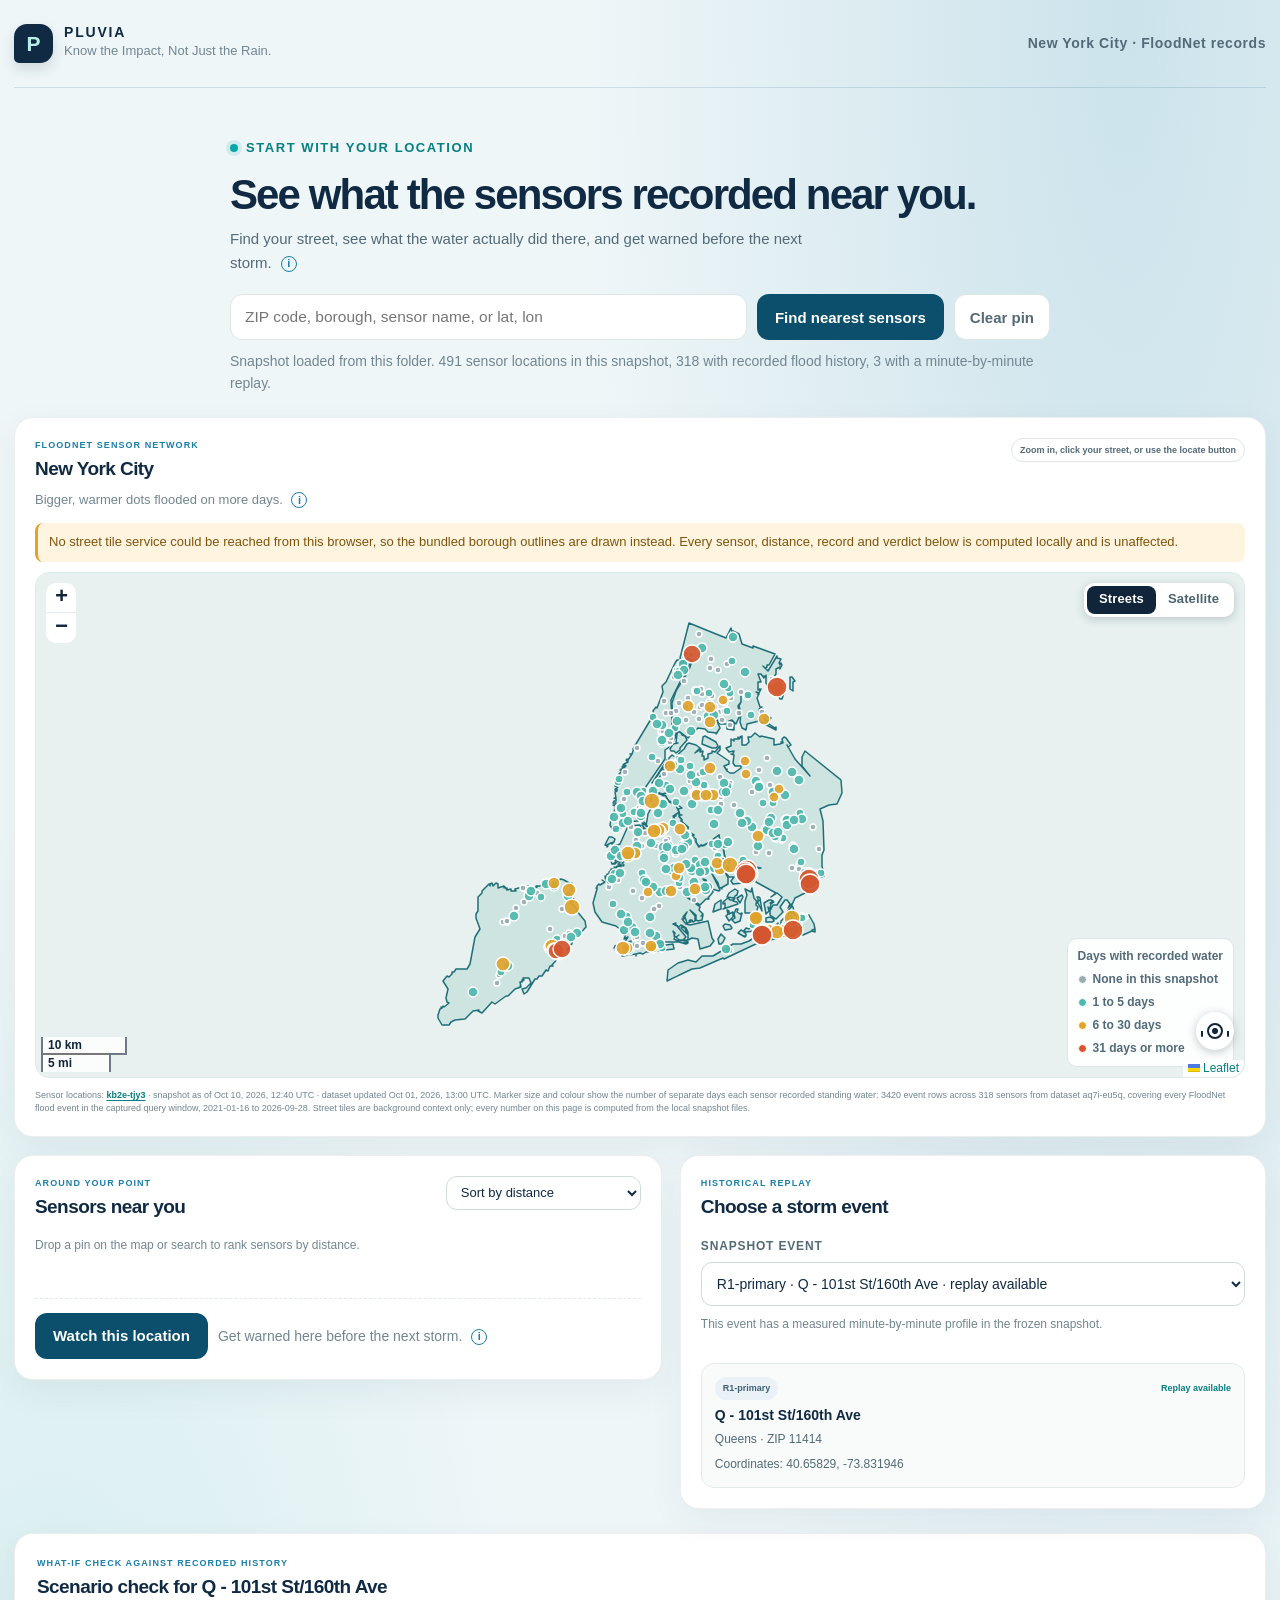
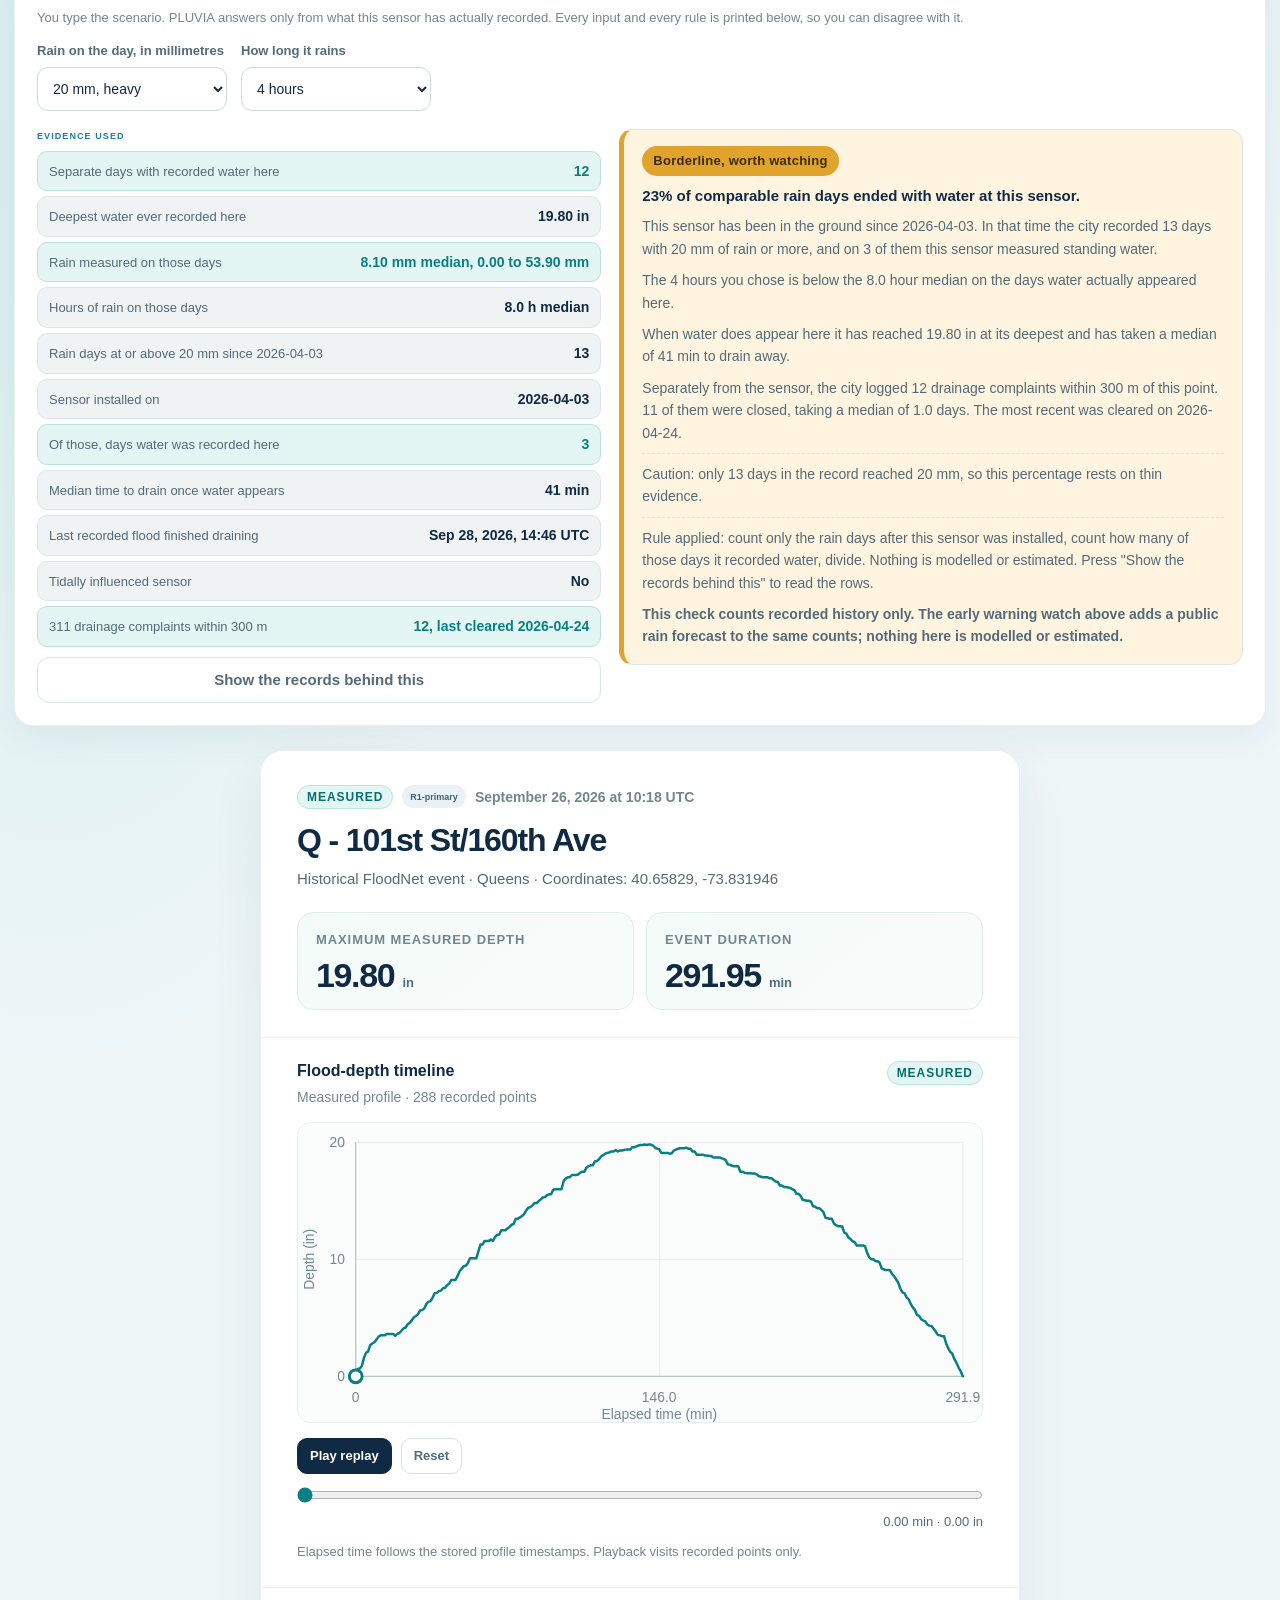
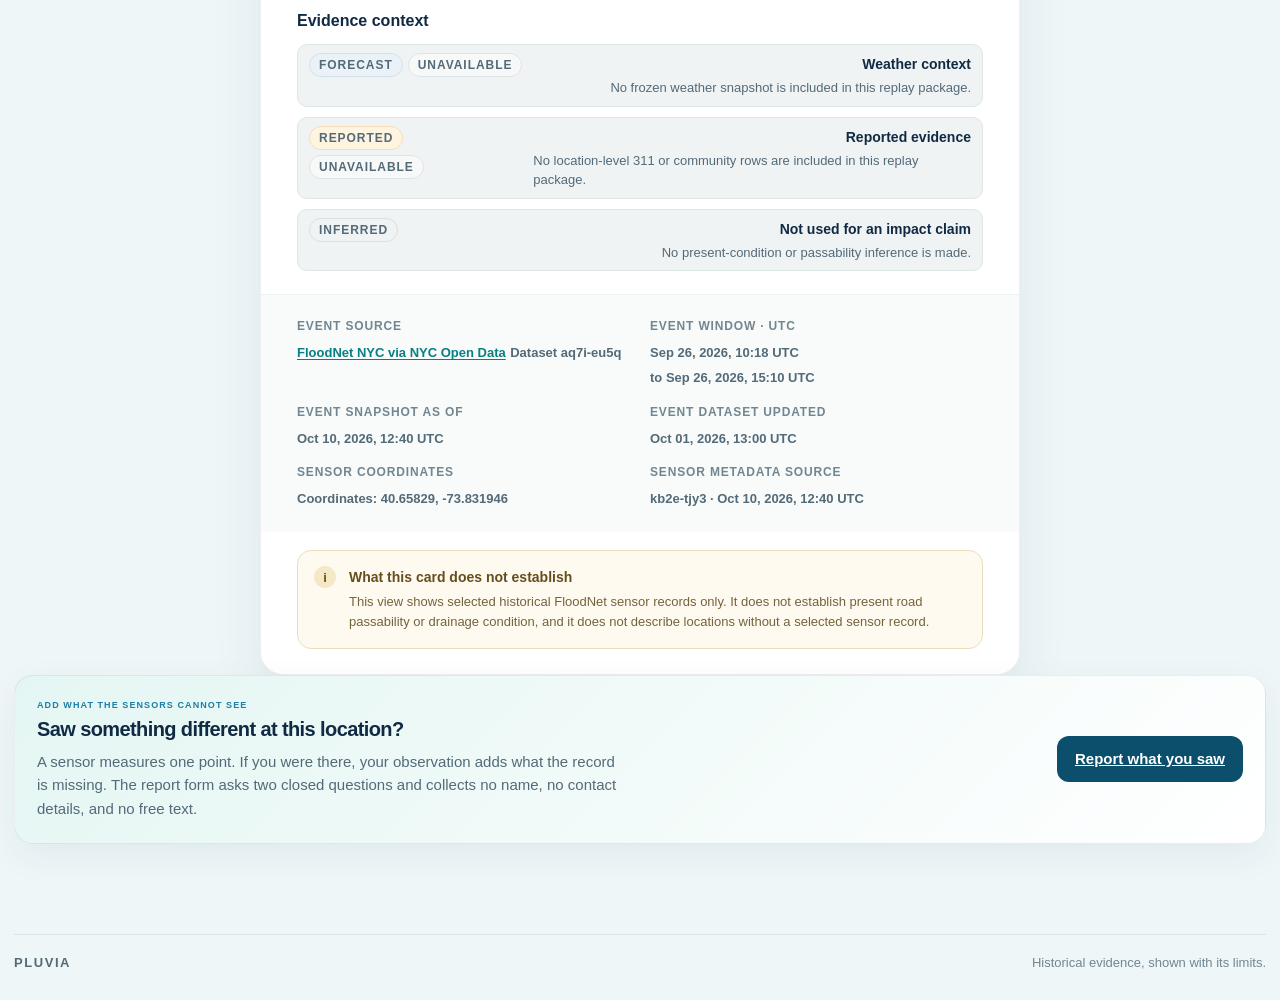
==== commit 6dec077c: "Fix the hanging forecast, pin on sensor click, wider layout" ====
--- a/app/index.html
+++ b/app/index.html
@@ -7,9 +7,9 @@
     <meta name="description" content="Find a location in New York City and see what FloodNet sensors actually recorded there, then run a what-if check against that recorded history.">
     <title>PLUVIA | What the sensors recorded near you</title>
     <link rel="stylesheet" href="vendor/leaflet/leaflet.css?v=1.9.4">
-    <link rel="stylesheet" href="styles.css?v=11">
+    <link rel="stylesheet" href="styles.css?v=12">
     <script src="vendor/leaflet/leaflet.js?v=1.9.4" defer></script>
-    <script src="app.js?v=11" defer></script>
+    <script src="app.js?v=12" defer></script>
   </head>
   <body>
     <div class="page-shell">
@@ -29,9 +29,8 @@
           <div class="eyebrow"><span class="eyebrow-dot"></span> Start with your location</div>
           <h1 id="page-title">See what the sensors recorded near you.</h1>
           <p class="intro-copy">
-            Press the locate button on the map, zoom in and click your own street, or type a New York City ZIP code or borough.
-            PLUVIA ranks the FloodNet sensors around that point, shows what each one actually
-            measured in past storms, and lets you replay one storm minute by minute.
+            Find your street, see what the water actually did there, and get warned before the next storm.
+            <i class="info-dot" tabindex="0" role="img" aria-label="How to use this page" title="Press the locate button on the map, zoom in and click your own street, or type a New York City ZIP code, borough or street. PLUVIA ranks the FloodNet sensors around that point, shows what each one actually measured in past storms, and lets you replay one storm minute by minute.">i</i>
           </p>
           <form class="locate-row" id="locate-form" autocomplete="off">
             <label class="visually-hidden" for="place-search">ZIP code, borough, or sensor name</label>
@@ -51,10 +50,8 @@
             <button class="ghost-button" type="button" id="watch-refresh">Check the forecast again</button>
           </div>
           <p class="watch-intro">
-            PLUVIA takes the public rain forecast for each place you watch and compares every
-            forecast day with what the nearest sensor actually recorded on comparable rain days
-            in the past. A warning is raised only when both the forecast and that history cross
-            the trigger. The count behind every warning is printed with it.
+            Live rain forecast, checked against what actually happened here before.
+            <i class="info-dot" tabindex="0" role="img" aria-label="How the watch works" title="PLUVIA takes the public rain forecast for each place you watch and compares every forecast day with what the nearest sensor actually recorded on comparable rain days in the past. A warning is raised only when both the forecast and that history cross the trigger. The count behind every warning is printed with it.">i</i>
           </p>
           <div id="watch-list" class="watch-list"></div>
           <p id="watch-status" class="watch-status" role="status" aria-live="polite"></p>
@@ -83,8 +80,8 @@
               <span class="map-kind">Zoom in, click your street, or use the locate button</span>
             </div>
             <p class="map-note">
-              Marker size and colour show how many separate days each sensor recorded standing water in
-              this frozen snapshot. These are measured past events, not a forecast.
+              Bigger, warmer dots flooded on more days.
+              <i class="info-dot" tabindex="0" role="img" aria-label="What the markers mean" title="Marker size and colour show how many separate days each sensor recorded standing water in this frozen snapshot. These are measured past events. Click any dot to move your pin to it.">i</i>
             </p>
             <p id="map-notice" class="map-notice" hidden></p>
             <div class="map-frame">
@@ -119,7 +116,9 @@
               <ol id="nearest-list" class="nearest-list"></ol>
               <div id="watch-add-row" class="watch-add-row" hidden>
                 <button class="load-button" type="button" id="watch-add">Watch this location</button>
-                <span class="load-hint">Checks the rain forecast here against this sensor's own record.</span>
+                <span class="load-hint">Get warned here before the next storm.
+                  <i class="info-dot" tabindex="0" role="img" aria-label="What watching does" title="PLUVIA saves this place in your browser, pulls the public rain forecast for it, and compares every forecast day against what the nearest sensor recorded on comparable rain days. Nothing is sent anywhere.">i</i>
+                </span>
               </div>
             </section>
 
--- a/app/styles.css
+++ b/app/styles.css
@@ -3,7 +3,7 @@
   --ink: #153044;
   --ink-soft: #536a78;
   --muted: #728691;
-  --paper: #f3f7f6;
+  --paper: #eef6f8;
   --card: #ffffff;
   --line: #dce7e4;
   --navy: #102a43;
@@ -15,6 +15,8 @@
   --amber-ink: #80550d;
   --gray-pale: #f0f3f4;
   --shadow: 0 18px 52px rgba(17, 47, 63, 0.08);
+  --water-deep: #0b4f6c;
+  --water-mid: #1b7fa8;
 }
 
 * {
@@ -25,11 +27,13 @@
   margin: 0;
   min-width: 320px;
   background:
-    radial-gradient(ellipse at 92% 4%, rgba(8, 166, 166, 0.1), transparent 30rem),
+    radial-gradient(ellipse at 88% 0%, rgba(27, 127, 168, 0.16), transparent 34rem),
+    radial-gradient(ellipse at 4% 42%, rgba(8, 166, 166, 0.1), transparent 30rem),
     var(--paper);
   color: var(--ink);
   font-family: "DM Sans", "Segoe UI", sans-serif;
-  line-height: 1.5;
+  font-size: 16px;
+  line-height: 1.58;
 }
 
 button,
@@ -38,7 +42,7 @@
 }
 
 .page-shell {
-  width: min(100% - 36px, 1040px);
+  width: min(100% - 28px, 1380px);
   margin: 0 auto;
 }
 
@@ -84,12 +88,12 @@
 
 .brand-copy span {
   color: var(--muted);
-  font-size: 11px;
+  font-size: 13px;
 }
 
 .header-note {
   color: var(--ink-soft);
-  font-size: 12px;
+  font-size: 14px;
   font-weight: 600;
   letter-spacing: 0.04em;
 }
@@ -108,7 +112,7 @@
   align-items: center;
   gap: 8px;
   color: var(--aqua-dark);
-  font-size: 11px;
+  font-size: 13px;
   font-weight: 700;
   letter-spacing: 0.12em;
   text-transform: uppercase;
@@ -161,7 +165,7 @@
   background: var(--navy);
   color: #fff;
   cursor: pointer;
-  font-size: 13px;
+  font-size: 15px;
   font-weight: 700;
   transition: background 160ms ease, transform 160ms ease, box-shadow 160ms ease;
 }
@@ -180,7 +184,7 @@
 
 .load-hint {
   color: var(--muted);
-  font-size: 12px;
+  font-size: 14px;
 }
 
 code {
@@ -195,7 +199,7 @@
   min-height: 20px;
   margin: 10px 0 0;
   color: var(--muted);
-  font-size: 12px;
+  font-size: 14px;
 }
 
 .load-status[data-state="error"] {
@@ -246,7 +250,7 @@
   padding: 3px 9px;
   border: 1px solid transparent;
   border-radius: 999px;
-  font-size: 10px;
+  font-size: 12px;
   font-weight: 800;
   letter-spacing: 0.08em;
   line-height: 1.35;
@@ -285,7 +289,7 @@
 
 .event-date {
   color: var(--muted);
-  font-size: 12px;
+  font-size: 14px;
   font-weight: 600;
 }
 
@@ -299,7 +303,7 @@
 .sensor-line {
   margin: 8px 0 0;
   color: var(--ink-soft);
-  font-size: 13px;
+  font-size: 15px;
 }
 
 .stats-grid {
@@ -321,7 +325,7 @@
   display: block;
   margin-bottom: 6px;
   color: var(--muted);
-  font-size: 11px;
+  font-size: 13px;
   font-weight: 700;
   letter-spacing: 0.07em;
   text-transform: uppercase;
@@ -364,7 +368,7 @@
 .section-heading p {
   margin: 4px 0 0;
   color: var(--muted);
-  font-size: 12px;
+  font-size: 14px;
 }
 
 .chart-wrap {
@@ -385,13 +389,13 @@
 .profile-gap {
   padding: 22px 18px;
   color: var(--muted);
-  font-size: 12px;
+  font-size: 14px;
 }
 
 .profile-chart text {
   fill: #748792;
   font-family: "DM Sans", "Segoe UI", sans-serif;
-  font-size: 11px;
+  font-size: 13px;
 }
 
 .chart-grid {
@@ -416,7 +420,7 @@
 .chart-caption {
   margin: 9px 0 0;
   color: var(--muted);
-  font-size: 11px;
+  font-size: 13px;
 }
 
 .evidence-section {
@@ -453,13 +457,13 @@
   display: block;
   margin: 0 0 3px;
   color: var(--ink);
-  font-size: 12px;
+  font-size: 14px;
 }
 
 .evidence-copy p {
   margin: 0;
   color: var(--ink-soft);
-  font-size: 11px;
+  font-size: 13px;
   line-height: 1.5;
 }
 
@@ -476,7 +480,7 @@
   display: block;
   margin-bottom: 3px;
   color: var(--muted);
-  font-size: 10px;
+  font-size: 12px;
   font-weight: 700;
   letter-spacing: 0.07em;
   text-transform: uppercase;
@@ -485,7 +489,7 @@
 .provenance-item strong,
 .provenance-item a {
   color: var(--ink-soft);
-  font-size: 11px;
+  font-size: 13px;
   font-weight: 600;
   overflow-wrap: anywhere;
 }
@@ -522,13 +526,13 @@
   display: block;
   margin-bottom: 4px;
   color: #664e1c;
-  font-size: 12px;
+  font-size: 14px;
 }
 
 .refusal-note p {
   margin: 0;
   color: #74633d;
-  font-size: 11px;
+  font-size: 13px;
   line-height: 1.55;
 }
 
@@ -539,7 +543,7 @@
   padding: 18px 0 27px;
   border-top: 1px solid rgba(21, 48, 68, 0.09);
   color: var(--muted);
-  font-size: 11px;
+  font-size: 13px;
 }
 
 .site-footer span:first-child {
@@ -554,7 +558,7 @@
   border-radius: 12px;
   background: #fff6f5;
   color: #8a322e;
-  font-size: 13px;
+  font-size: 15px;
 }
 
 @media (max-width: 580px) {
@@ -568,11 +572,11 @@
 
   .brand-copy span {
     max-width: 180px;
-    font-size: 10px;
+    font-size: 12px;
   }
 
   .header-note {
-    font-size: 10px;
+    font-size: 12px;
     text-align: right;
   }
 
@@ -585,7 +589,7 @@
   }
 
   .intro-copy {
-    font-size: 14px;
+    font-size: 15.5px;
   }
 
   .load-row {
@@ -620,7 +624,7 @@
   }
 
   .stat-unit {
-    font-size: 11px;
+    font-size: 13px;
   }
 
   .evidence-row {
@@ -698,7 +702,7 @@
 .map-note {
   margin: 9px 0 13px;
   color: var(--muted);
-  font-size: 11px;
+  font-size: 13px;
 }
 
 .map-stage {
@@ -781,7 +785,7 @@
   place-items: center;
   padding: 18px;
   color: var(--muted);
-  font-size: 13px;
+  font-size: 15px;
   text-align: center;
 }
 
@@ -835,7 +839,7 @@
 .map-point-copy strong {
   overflow: hidden;
   color: var(--navy);
-  font-size: 11px;
+  font-size: 13px;
   text-overflow: ellipsis;
   white-space: nowrap;
 }
@@ -882,7 +886,7 @@
   display: block;
   margin-bottom: 6px;
   color: var(--ink-soft);
-  font-size: 10px;
+  font-size: 12px;
   font-weight: 800;
   letter-spacing: 0.07em;
   text-transform: uppercase;
@@ -896,14 +900,14 @@
   border-radius: 11px;
   background: #fff;
   color: var(--navy);
-  font-size: 12px;
+  font-size: 14px;
 }
 
 .selection-hint {
   min-height: 34px;
   margin: 9px 0 14px;
   color: var(--muted);
-  font-size: 10px;
+  font-size: 12px;
 }
 
 .selection-summary {
@@ -930,7 +934,7 @@
 
 .selection-summary > span:not(.rank-pill) {
   color: var(--ink-soft);
-  font-size: 10px;
+  font-size: 12px;
 }
 
 .coordinate-line {
@@ -958,7 +962,7 @@
   background: var(--navy);
   color: #fff;
   cursor: pointer;
-  font-size: 11px;
+  font-size: 13px;
   font-weight: 700;
 }
 
@@ -979,7 +983,7 @@
 .profile-readout {
   grid-column: 1 / -1;
   color: var(--ink-soft);
-  font-size: 11px;
+  font-size: 13px;
   font-variant-numeric: tabular-nums;
   text-align: right;
 }
@@ -1002,7 +1006,7 @@
 .profile-unavailable p {
   margin: 8px 0 0;
   color: var(--ink-soft);
-  font-size: 11px;
+  font-size: 13px;
   line-height: 1.55;
 }
 
@@ -1087,7 +1091,7 @@
   border-radius: 12px;
   background: var(--card);
   color: var(--ink);
-  font-size: 14px;
+  font-size: 15.5px;
 }
 
 .locate-input:focus-visible {
@@ -1103,7 +1107,7 @@
   background: var(--card);
   color: var(--ink-soft);
   cursor: pointer;
-  font-size: 13px;
+  font-size: 15px;
   font-weight: 700;
 }
 
@@ -1125,7 +1129,7 @@
 .fallback-copy {
   margin-bottom: 12px;
   color: var(--ink-soft);
-  font-size: 13px;
+  font-size: 15px;
 }
 
 .map-panel {
@@ -1152,7 +1156,7 @@
 }
 
 .map-tool.is-wide {
-  font-size: 11px;
+  font-size: 13px;
   font-weight: 700;
 }
 
@@ -1242,7 +1246,7 @@
   border-radius: 10px;
   background: rgba(255, 255, 255, 0.92);
   color: var(--ink-soft);
-  font-size: 10px;
+  font-size: 12px;
   font-weight: 600;
 }
 
@@ -1328,12 +1332,12 @@
 
 .nearest-main strong {
   color: var(--navy);
-  font-size: 12px;
+  font-size: 14px;
 }
 
 .nearest-main span {
   color: var(--muted);
-  font-size: 10px;
+  font-size: 12px;
 }
 
 .nearest-meta {
@@ -1345,7 +1349,7 @@
 
 .nearest-distance {
   color: var(--ink);
-  font-size: 12px;
+  font-size: 14px;
   font-weight: 800;
 }
 
@@ -1372,7 +1376,7 @@
 
 .report-cta .intro-copy {
   margin-bottom: 0;
-  font-size: 13px;
+  font-size: 15px;
 }
 
 @media (max-width: 880px) {
@@ -1397,7 +1401,7 @@
 .dot-t2 { background: #e0a32b; }
 .dot-t3 { background: #d2562f; }
 
-.nearest-history { font-size: 10px; font-weight: 700; }
+.nearest-history { font-size: 12px; font-weight: 700; }
 .tier-text-0 { color: var(--muted); }
 .tier-text-1 { color: #1e8e82; }
 .tier-text-2 { color: #8a6412; }
@@ -1456,7 +1460,7 @@
   background: transparent;
   color: #4a6473;
   font: inherit;
-  font-size: 11px;
+  font-size: 13px;
   font-weight: 700;
   letter-spacing: 0.01em;
   cursor: pointer;
@@ -1538,12 +1542,12 @@
   border-color: rgba(16, 36, 58, 0.6);
   background: rgba(255, 255, 255, 0.82);
   color: #10243a;
-  font-size: 10px;
+  font-size: 12px;
   font-weight: 600;
 }
 
 .leaflet-control-attribution {
-  font-size: 10px;
+  font-size: 12px;
   background: rgba(255, 255, 255, 0.84);
 }
 
@@ -1554,7 +1558,7 @@
   border-radius: 8px;
   background: var(--amber-pale);
   color: var(--amber-ink);
-  font-size: 11px;
+  font-size: 13px;
 }
 
 .map-kind { align-self: flex-start; }
@@ -1564,7 +1568,7 @@
 .event-select.is-compact {
   min-height: 34px;
   padding: 0 28px 0 10px;
-  font-size: 11px;
+  font-size: 13px;
 }
 
 .scenario-panel {
@@ -1598,7 +1602,7 @@
 
 .scenario-field > span {
   color: var(--ink-soft);
-  font-size: 11px;
+  font-size: 13px;
   font-weight: 700;
 }
 
@@ -1624,11 +1628,11 @@
   border: 1px solid var(--line);
   border-radius: 10px;
   background: var(--gray-pale);
-  font-size: 11px;
+  font-size: 13px;
 }
 
 .evidence-row span { color: var(--ink-soft); }
-.evidence-row strong { color: var(--navy); font-size: 12px; text-align: right; }
+.evidence-row strong { color: var(--navy); font-size: 14px; text-align: right; }
 .evidence-row.is-strong { background: var(--aqua-pale); border-color: #b9e2db; }
 .evidence-row.is-strong strong { color: var(--aqua-dark); }
 .evidence-row.is-missing { background: #f6f7f8; }
@@ -1642,7 +1646,7 @@
   background: var(--card);
 }
 
-.verdict p { margin: 0 0 9px; color: var(--ink-soft); font-size: 12px; line-height: 1.6; }
+.verdict p { margin: 0 0 9px; color: var(--ink-soft); font-size: 14px; line-height: 1.6; }
 .verdict p:last-child { margin-bottom: 0; }
 
 .verdict-flag {
@@ -1650,7 +1654,7 @@
   margin-bottom: 10px;
   padding: 5px 11px;
   border-radius: 999px;
-  font-size: 11px;
+  font-size: 13px;
   font-weight: 800;
   letter-spacing: 0.02em;
 }
@@ -1667,12 +1671,12 @@
 .verdict-rule {
   padding-top: 9px;
   border-top: 1px dashed var(--line);
-  font-size: 11px;
+  font-size: 13px;
 }
 
 .verdict-warning {
   color: var(--amber-ink);
-  font-size: 11px;
+  font-size: 13px;
   font-weight: 700;
 }
 
@@ -1711,7 +1715,7 @@
 .records-table {
   width: 100%;
   border-collapse: collapse;
-  font-size: 11px;
+  font-size: 13px;
 }
 
 .records-table th,
@@ -1731,7 +1735,7 @@
   top: 0;
   background: var(--gray-pale);
   color: var(--ink-soft);
-  font-size: 10px;
+  font-size: 12px;
   font-weight: 800;
   letter-spacing: 0.04em;
   text-transform: uppercase;
@@ -1756,7 +1760,7 @@
   margin: 2px 0 14px;
   max-width: 78ch;
   color: var(--muted);
-  font-size: 12px;
+  font-size: 14px;
   line-height: 1.65;
 }
 
@@ -1782,8 +1786,8 @@
 }
 
 .watch-card-actions { display: flex; gap: 8px; }
-.ghost-button.is-small { min-height: 28px; padding: 0 10px; font-size: 11px; }
-.watch-sub { margin: 0; color: var(--muted); font-size: 11px; }
+.ghost-button.is-small { min-height: 28px; padding: 0 10px; font-size: 13px; }
+.watch-sub { margin: 0; color: var(--muted); font-size: 13px; }
 
 .watch-banner {
   padding: 12px 14px;
@@ -1792,7 +1796,7 @@
   background: #f1f5f6;
 }
 
-.watch-banner p { margin: 6px 0 0; font-size: 13px; line-height: 1.6; }
+.watch-banner p { margin: 6px 0 0; font-size: 15px; line-height: 1.6; }
 
 .watch-banner-flag {
   display: inline-block;
@@ -1800,7 +1804,7 @@
   border-radius: 999px;
   background: #e3e9eb;
   color: #3d525c;
-  font-size: 10px;
+  font-size: 12px;
   font-weight: 800;
   letter-spacing: 0.07em;
   text-transform: uppercase;
@@ -1847,11 +1851,11 @@
   align-items: baseline;
 }
 
-.watch-day-head strong { font-size: 12px; min-width: 96px; }
-.watch-mm { color: var(--muted); font-size: 11px; flex: 1 1 auto; }
+.watch-day-head strong { font-size: 14px; min-width: 96px; }
+.watch-mm { color: var(--muted); font-size: 13px; flex: 1 1 auto; }
 
 .watch-flag {
-  font-size: 10px;
+  font-size: 12px;
   font-weight: 800;
   letter-spacing: 0.05em;
   text-transform: uppercase;
@@ -1861,13 +1865,13 @@
 .watch-day.is-warning .watch-flag { color: #a8431f; }
 .watch-day.is-watch .watch-flag { color: #8a6412; }
 
-.watch-detail { margin: 5px 0 0; font-size: 11px; line-height: 1.6; color: #3d525c; }
+.watch-detail { margin: 5px 0 0; font-size: 13px; line-height: 1.6; color: #3d525c; }
 .watch-thin { color: #8a6412; font-weight: 600; }
 
 .watch-drill { margin-top: 12px; }
 .watch-drill-head {
   margin: 0 0 6px;
-  font-size: 11px;
+  font-size: 13px;
   font-weight: 700;
   color: #8a6412;
 }
@@ -1877,7 +1881,7 @@
   padding-top: 10px;
   border-top: 1px dashed #dfeae8;
   color: var(--muted);
-  font-size: 10.5px;
+  font-size: 12px;
   line-height: 1.6;
 }
 
@@ -1888,11 +1892,11 @@
   border-radius: 8px;
   background: var(--amber-pale);
   color: var(--amber-ink);
-  font-size: 11.5px;
+  font-size: 13px;
   line-height: 1.6;
 }
 
-.watch-status { margin: 12px 0 0; color: var(--muted); font-size: 11px; }
+.watch-status { margin: 12px 0 0; color: var(--muted); font-size: 13px; }
 
 .watch-add-row {
   display: flex;
@@ -1914,7 +1918,7 @@
   padding-top: 10px;
   border-top: 1px dashed #dfeae8;
   color: var(--muted);
-  font-size: 10.5px;
+  font-size: 12px;
   line-height: 1.6;
 }
 
@@ -1922,7 +1926,7 @@
   cursor: pointer;
   color: var(--aqua-dark);
   font-weight: 700;
-  font-size: 11px;
+  font-size: 13px;
 }
 
 .watch-rule-box p { margin: 8px 0; }
@@ -1948,3 +1952,40 @@
   color: #a8431f;
   font-weight: 700;
 }
+
+/* Information affordance: a small circled i that reveals the detail on hover  */
+.info-dot {
+  display: inline-grid;
+  place-items: center;
+  width: 16px;
+  height: 16px;
+  margin-left: 5px;
+  border: 1.5px solid var(--water-mid);
+  border-radius: 50%;
+  background: transparent;
+  color: var(--water-mid);
+  font-size: 11px;
+  font-weight: 800;
+  font-style: normal;
+  line-height: 1;
+  cursor: help;
+  vertical-align: middle;
+}
+
+.info-dot:hover,
+.info-dot:focus-visible {
+  background: var(--water-mid);
+  color: #ffffff;
+  outline: none;
+}
+
+/* Water tinted headings so the page reads as a water product, not a portal    */
+.site-header { border-bottom-color: rgba(11, 79, 108, 0.14); }
+.panel-kicker { color: var(--water-mid); }
+.watch-panel {
+  border-color: rgba(27, 127, 168, 0.22);
+  background: linear-gradient(180deg, #ffffff, #f7fcfd);
+}
+.watch-panel h2 { color: var(--water-deep); }
+.load-button { background: var(--water-deep); }
+.load-button:hover { background: #0d5f82; }
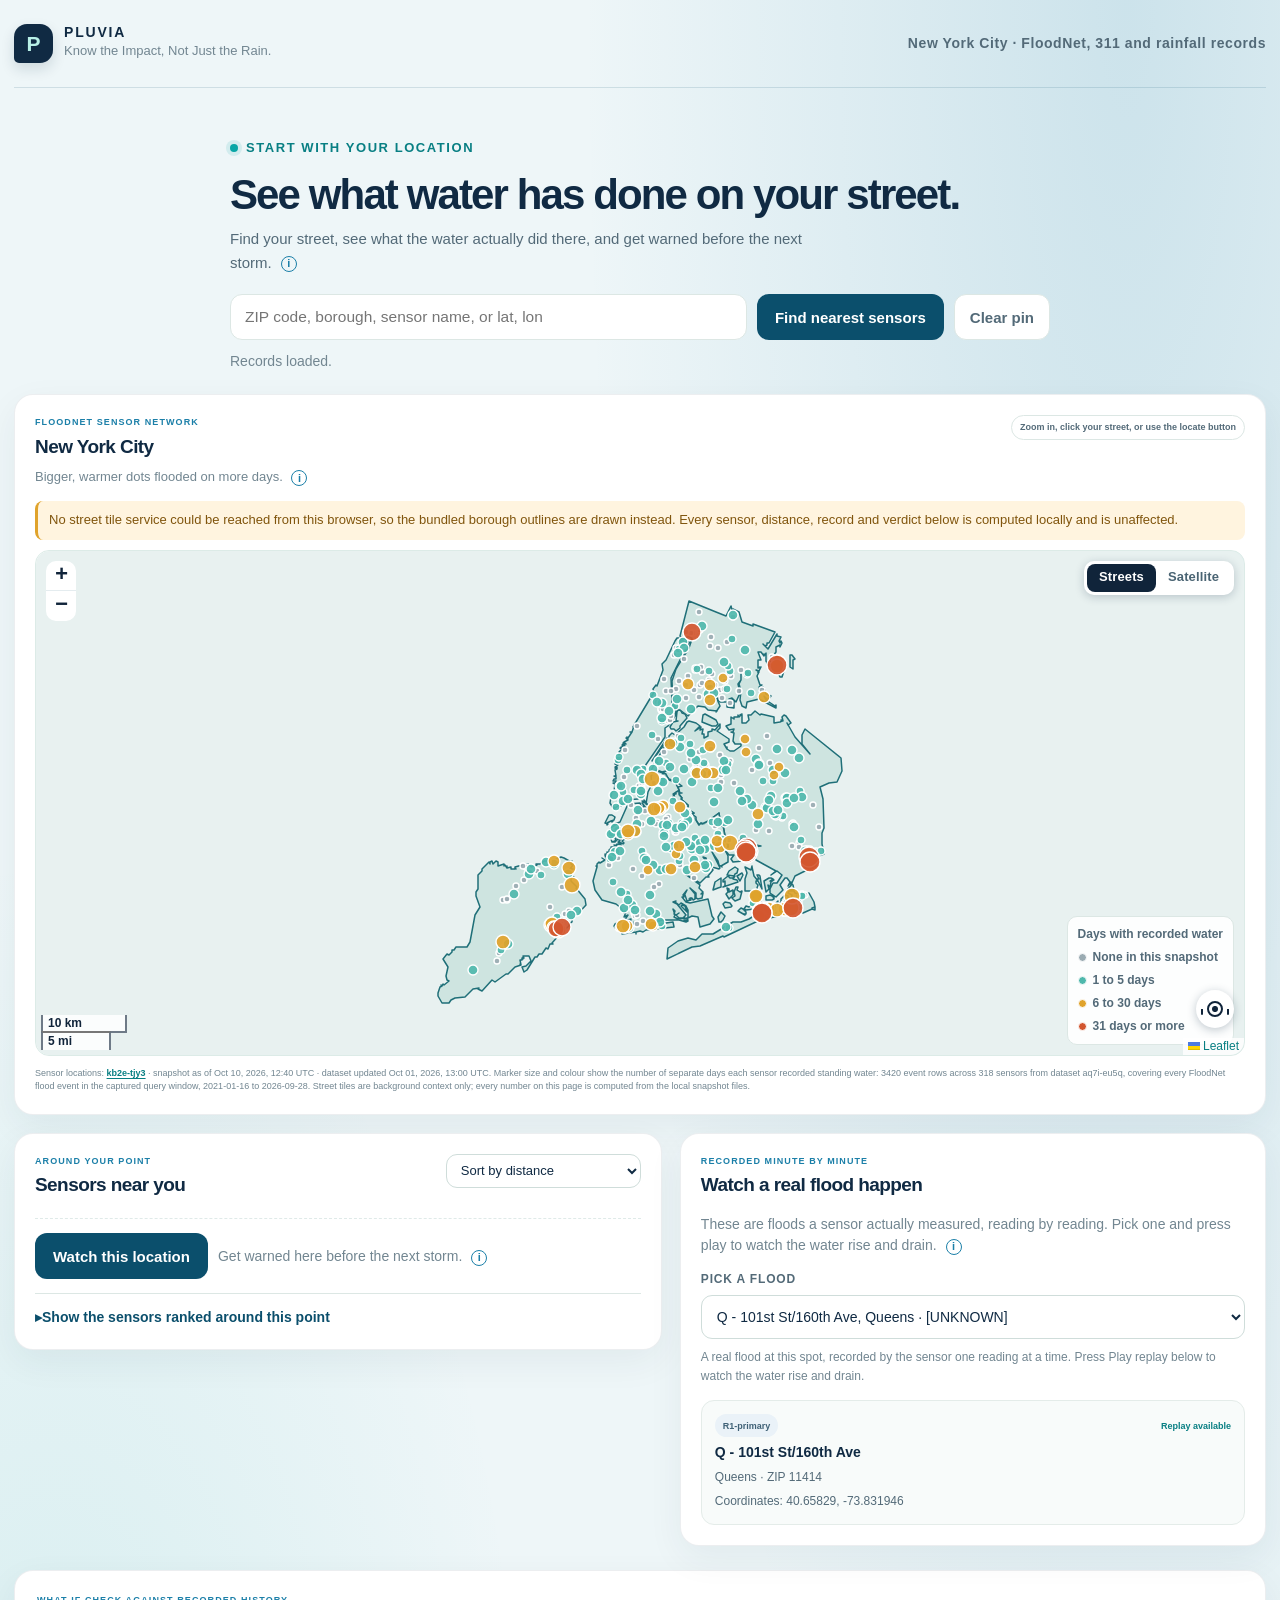
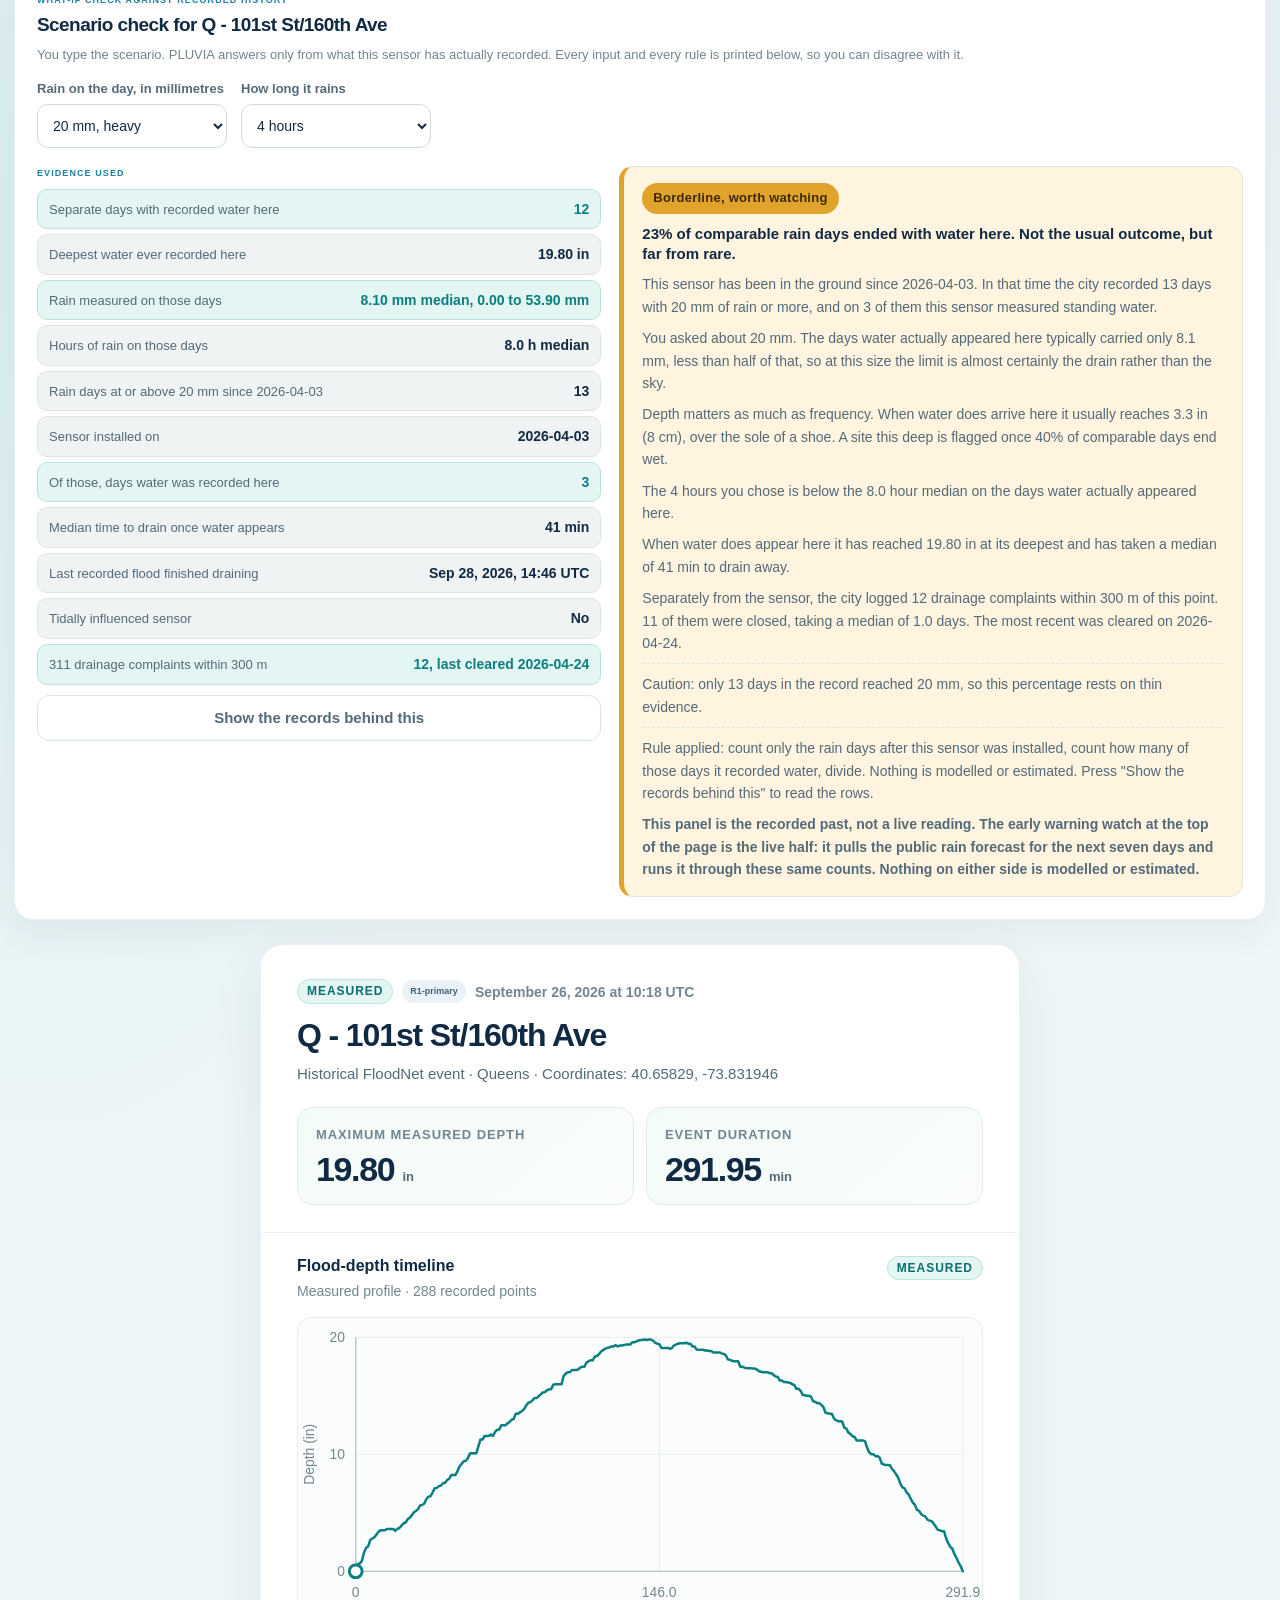
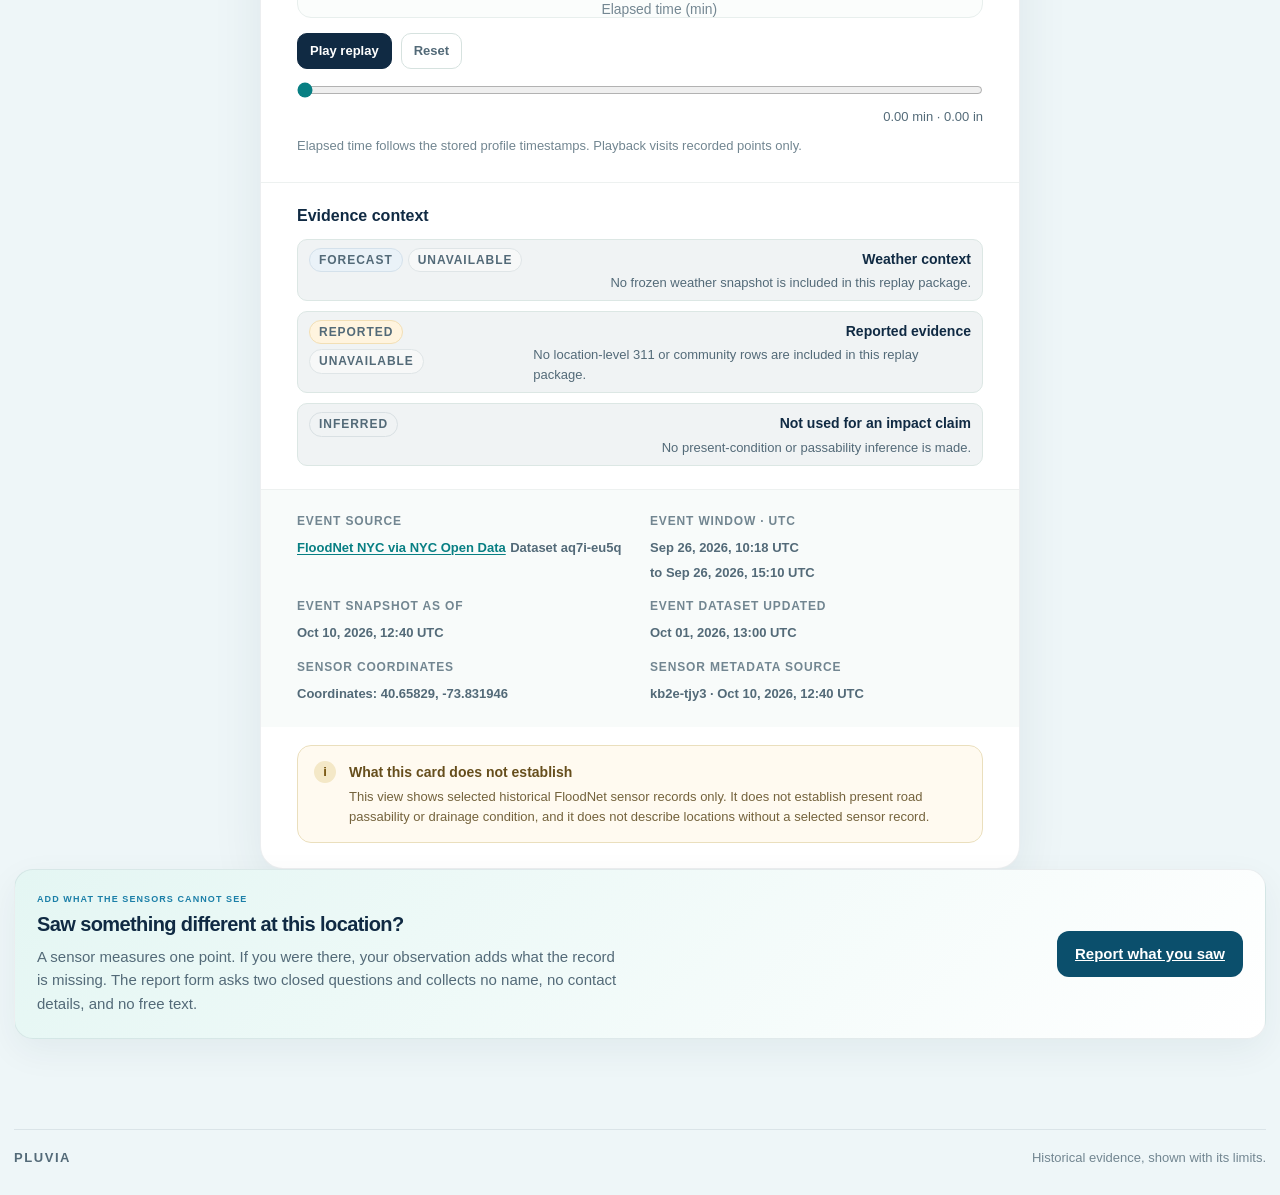
==== commit 1ed35627: "Render each watch card independently, simplify the replay picker, add the SNS alert stack" ====
--- a/app/index.html
+++ b/app/index.html
@@ -4,12 +4,12 @@
     <meta charset="utf-8">
     <meta name="viewport" content="width=device-width, initial-scale=1">
     <meta name="theme-color" content="#102a43">
-    <meta name="description" content="Find a location in New York City and see what FloodNet sensors actually recorded there, then run a what-if check against that recorded history.">
+    <meta name="description" content="Find a location in New York City and see what has actually happened to it: measured water depth, nearby drainage complaints, six years of rainfall, and a live forecast checked against all three.">
     <title>PLUVIA | What the sensors recorded near you</title>
     <link rel="stylesheet" href="vendor/leaflet/leaflet.css?v=1.9.4">
-    <link rel="stylesheet" href="styles.css?v=12">
+    <link rel="stylesheet" href="styles.css?v=15">
     <script src="vendor/leaflet/leaflet.js?v=1.9.4" defer></script>
-    <script src="app.js?v=12" defer></script>
+    <script src="app.js?v=15" defer></script>
   </head>
   <body>
     <div class="page-shell">
@@ -21,16 +21,16 @@
             <span>Know the Impact, Not Just the Rain.</span>
           </span>
         </a>
-        <span class="header-note">New York City &middot; FloodNet records</span>
+        <span class="header-note">New York City &middot; FloodNet, 311 and rainfall records</span>
       </header>
 
       <main id="top">
         <section class="locate-panel" aria-labelledby="page-title">
           <div class="eyebrow"><span class="eyebrow-dot"></span> Start with your location</div>
-          <h1 id="page-title">See what the sensors recorded near you.</h1>
+          <h1 id="page-title">See what water has done on your street.</h1>
           <p class="intro-copy">
             Find your street, see what the water actually did there, and get warned before the next storm.
-            <i class="info-dot" tabindex="0" role="img" aria-label="How to use this page" title="Press the locate button on the map, zoom in and click your own street, or type a New York City ZIP code, borough or street. PLUVIA ranks the FloodNet sensors around that point, shows what each one actually measured in past storms, and lets you replay one storm minute by minute.">i</i>
+            <i class="info-dot" tabindex="0" role="img" aria-label="How to use this page" title="Press the locate button on the map, zoom in and click your own street, or type a New York City ZIP code, borough or street. PLUVIA then pulls together four public records for that point: measured water depth from FloodNet, 311 drainage complaints within 300 m, six years of daily rainfall, and the live rain forecast. Those four decide whether your street gets a warning.">i</i>
           </p>
           <form class="locate-row" id="locate-form" autocomplete="off">
             <label class="visually-hidden" for="place-search">ZIP code, borough, or sensor name</label>
@@ -112,20 +112,27 @@
                   </select>
                 </label>
               </div>
-              <p id="nearest-note" class="selection-hint">Drop a pin on the map or search to rank sensors by distance.</p>
-              <ol id="nearest-list" class="nearest-list"></ol>
               <div id="watch-add-row" class="watch-add-row" hidden>
                 <button class="load-button" type="button" id="watch-add">Watch this location</button>
                 <span class="load-hint">Get warned here before the next storm.
                   <i class="info-dot" tabindex="0" role="img" aria-label="What watching does" title="PLUVIA saves this place in your browser, pulls the public rain forecast for it, and compares every forecast day against what the nearest sensor recorded on comparable rain days. Nothing is sent anywhere.">i</i>
                 </span>
               </div>
+              <details class="nearest-details">
+                <summary>Show the sensors ranked around this point</summary>
+                <p id="nearest-note" class="selection-hint">Drop a pin on the map or search to rank sensors by distance.</p>
+                <ol id="nearest-list" class="nearest-list"></ol>
+              </details>
             </section>
 
             <section class="selection-panel" aria-labelledby="selection-heading">
-              <p class="panel-kicker">Historical replay</p>
-              <h2 id="selection-heading">Choose a storm event</h2>
-              <label class="select-label" for="event-select">Snapshot event</label>
+              <p class="panel-kicker">Recorded minute by minute</p>
+              <h2 id="selection-heading">Watch a real flood happen</h2>
+              <p class="selection-intro">These are floods a sensor actually measured, reading by reading.
+                Pick one and press play to watch the water rise and drain.
+                <i class="info-dot" tabindex="0" role="img" aria-label="What a replay is" title="FloodNet sensors report water depth every few minutes. PLUVIA stores those readings for selected floods and plays them back in order. Nothing is animated or interpolated; each point on the line is one reading the sensor took.">i</i>
+              </p>
+              <label class="select-label" for="event-select">Pick a flood</label>
               <select id="event-select" class="event-select"></select>
               <p id="selection-hint" class="selection-hint">Select a marker or event to update the card.</p>
               <div id="selection-summary" class="selection-summary"></div>
--- a/app/styles.css
+++ b/app/styles.css
@@ -1989,3 +1989,29 @@
 .watch-panel h2 { color: var(--water-deep); }
 .load-button { background: var(--water-deep); }
 .load-button:hover { background: #0d5f82; }
+
+.watch-email {
+  display: flex;
+  flex-wrap: wrap;
+  gap: 10px;
+  align-items: center;
+  margin-top: 12px;
+  padding: 10px 12px;
+  border-radius: 10px;
+  background: #eef6f9;
+}
+.watch-email-status { font-size: 12px; color: var(--muted); }
+.watch-email-status.is-good { color: #1e6f66; font-weight: 700; }
+
+.nearest-details { margin-top: 14px; border-top: 1px solid var(--line); padding-top: 12px; }
+.nearest-details > summary {
+  cursor: pointer;
+  font-weight: 700;
+  font-size: 14px;
+  color: var(--water-deep);
+  list-style: none;
+}
+.nearest-details > summary::-webkit-details-marker { display: none; }
+.nearest-details > summary::before { content: "\25B8 "; display: inline-block; transition: transform .15s ease; }
+.nearest-details[open] > summary::before { content: "\25BE "; }
+.selection-intro { font-size: 14px; color: var(--muted); margin: 0 0 14px; line-height: 1.5; }
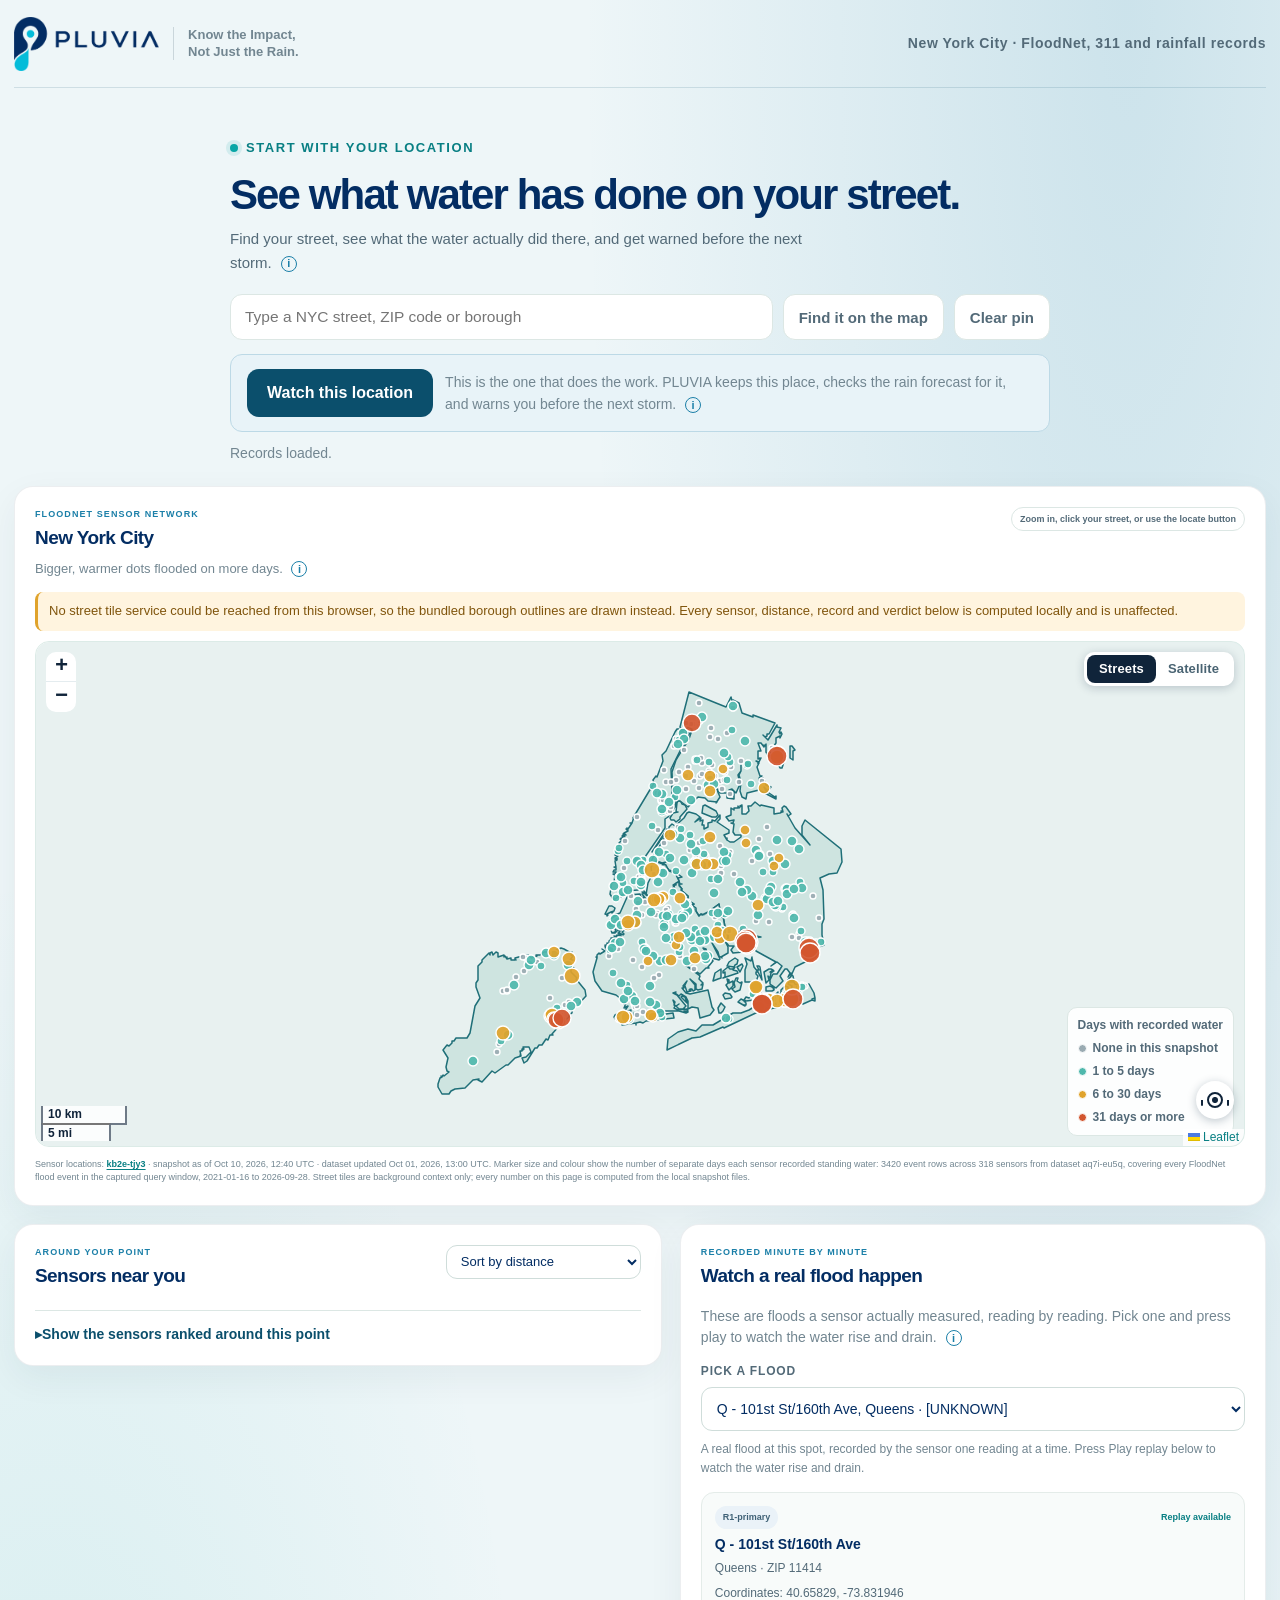
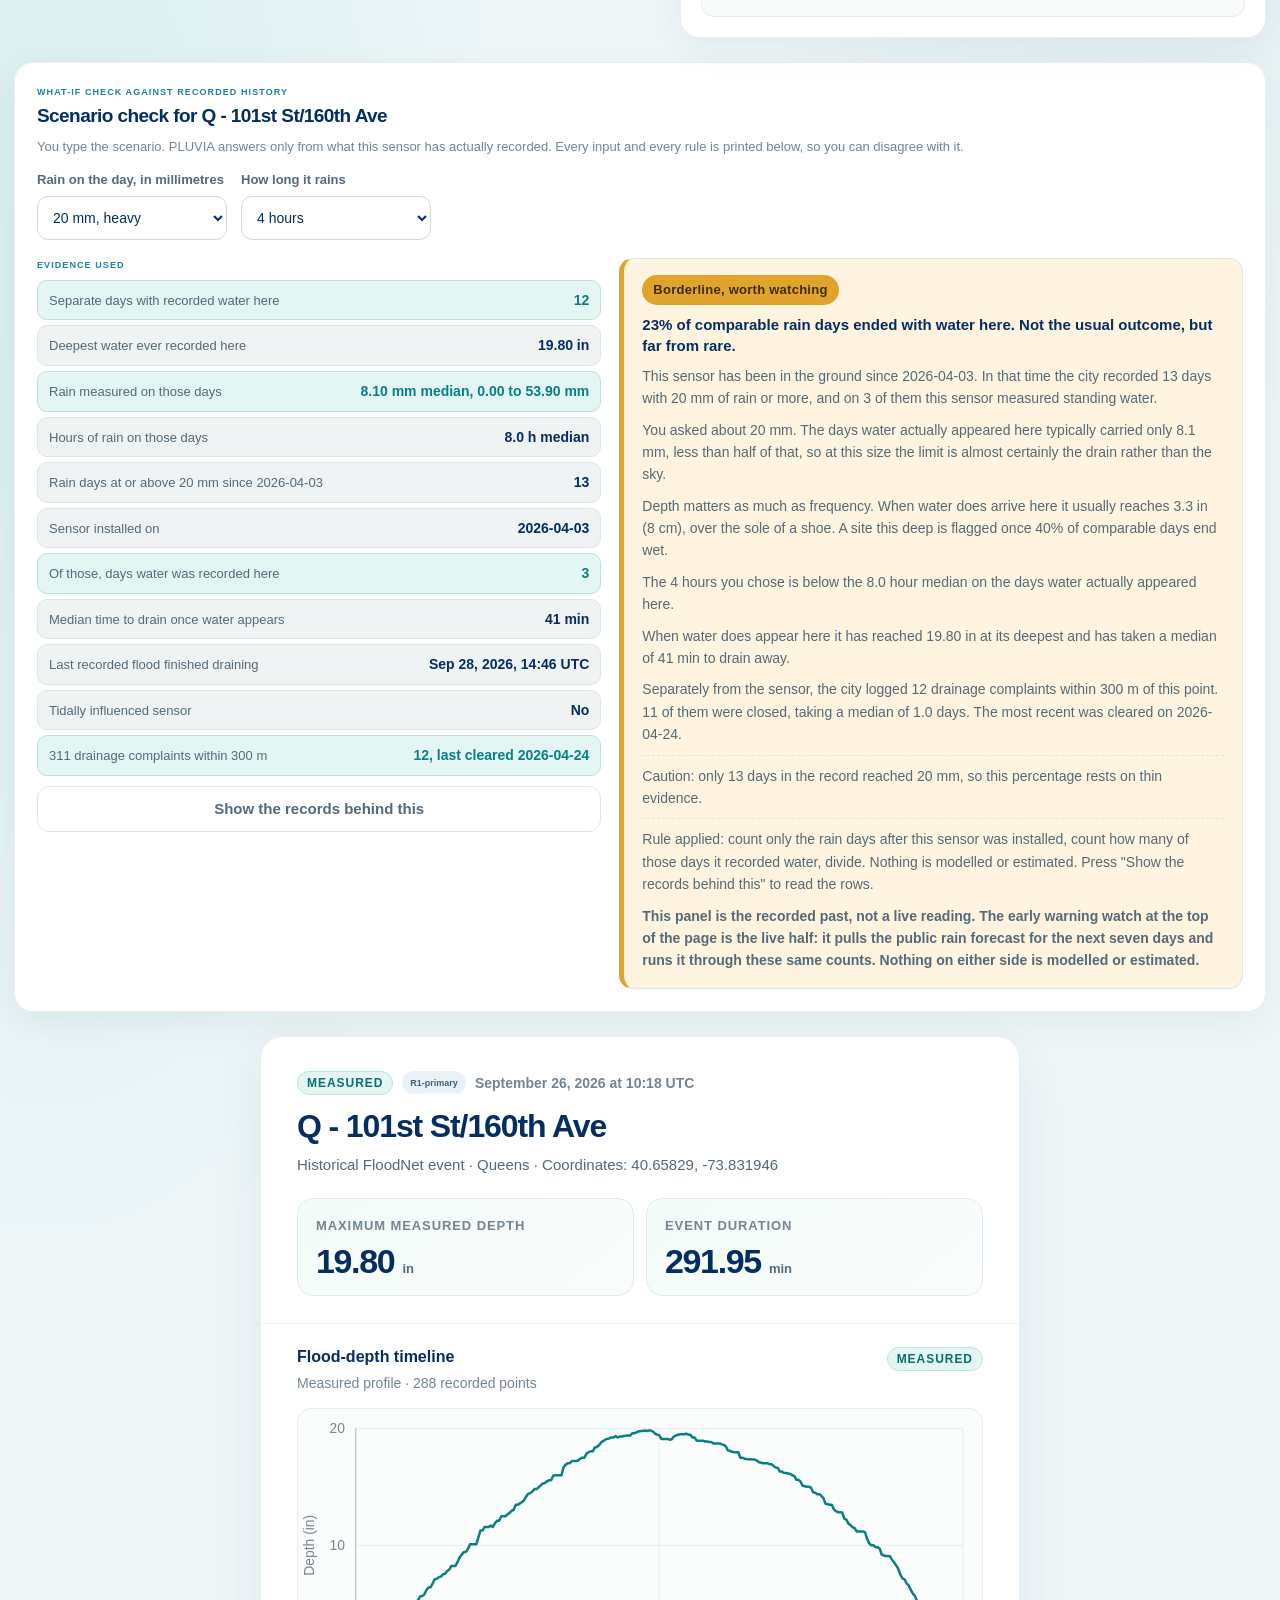
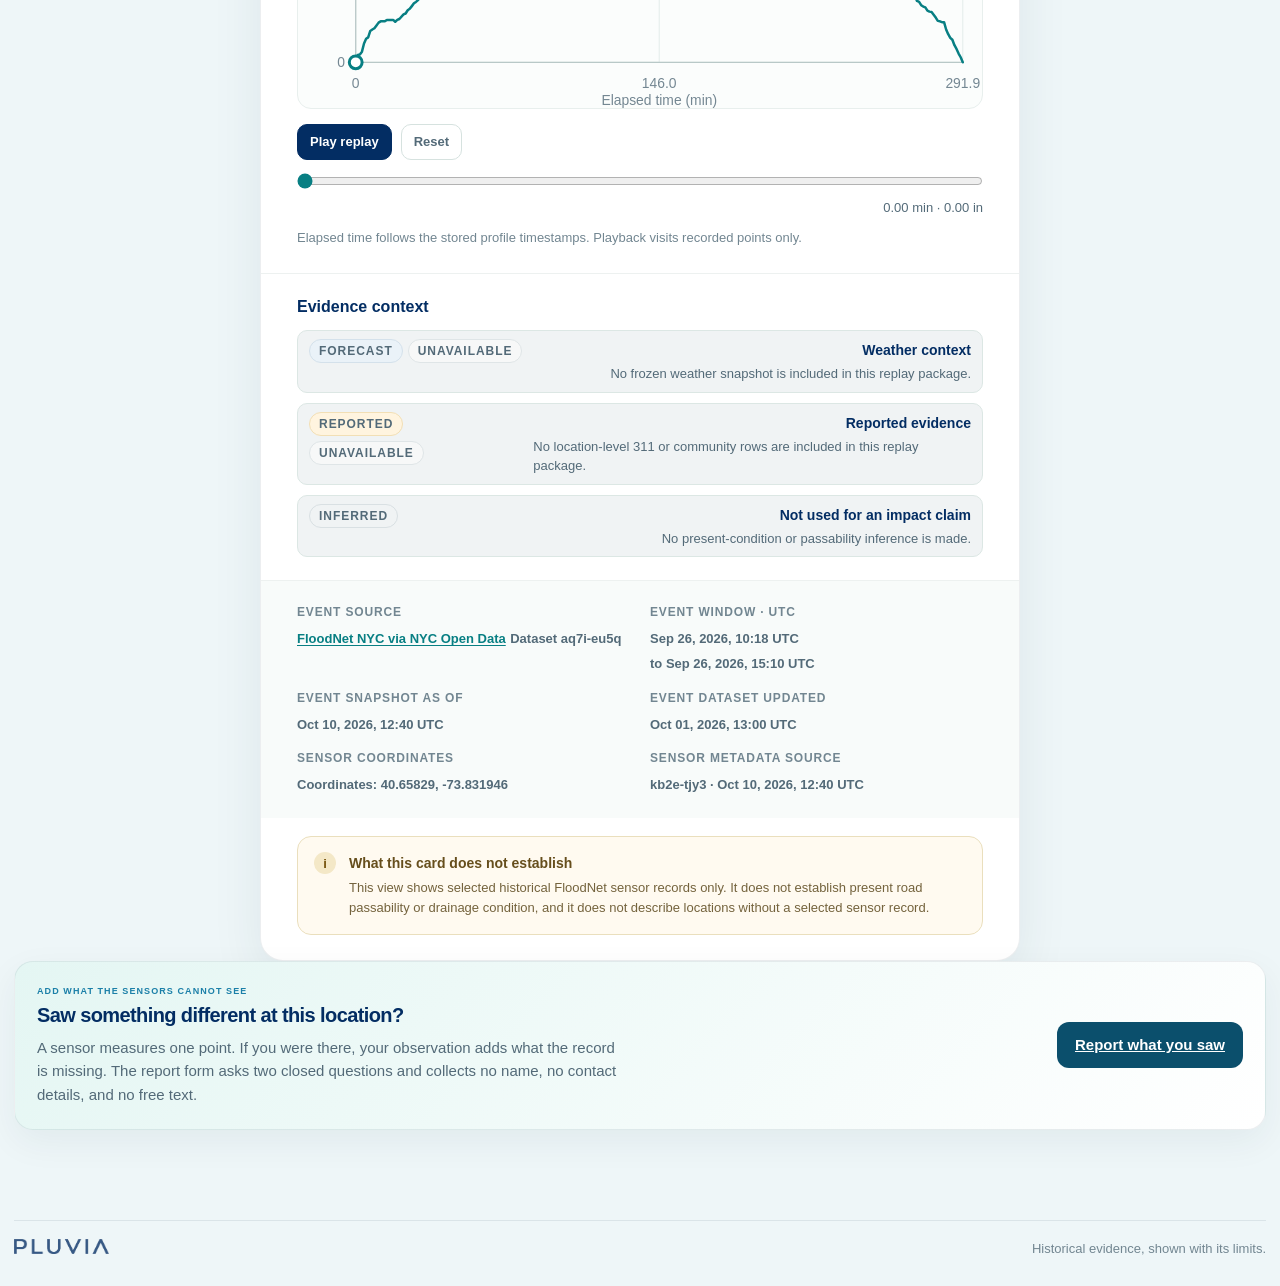
==== commit 27243b34: "PLUVIA v20: brand logo and wordmark, warning-first README, clearer primary action" ====
--- a/app/index.html
+++ b/app/index.html
@@ -3,23 +3,27 @@
   <head>
     <meta charset="utf-8">
     <meta name="viewport" content="width=device-width, initial-scale=1">
-    <meta name="theme-color" content="#102a43">
+    <meta name="theme-color" content="#032d63">
     <meta name="description" content="Find a location in New York City and see what has actually happened to it: measured water depth, nearby drainage complaints, six years of rainfall, and a live forecast checked against all three.">
-    <title>PLUVIA | What the sensors recorded near you</title>
+    <title>PLUVIA | Know the Impact, Not Just the Rain.</title>
+    <link rel="icon" type="image/png" href="favicon.png?v=20">
+    <link rel="apple-touch-icon" href="apple-touch-icon.png?v=20">
+    <meta property="og:type" content="website">
+    <meta property="og:title" content="PLUVIA | Know the Impact, Not Just the Rain.">
+    <meta property="og:description" content="Pick a street in New York City and see what water has actually done there: measured depth, nearby drainage complaints, six years of rainfall, and a live forecast checked against all three.">
+    <meta property="og:image" content="og-image.png?v=20">
+    <meta name="twitter:card" content="summary_large_image">
     <link rel="stylesheet" href="vendor/leaflet/leaflet.css?v=1.9.4">
-    <link rel="stylesheet" href="styles.css?v=15">
+    <link rel="stylesheet" href="styles.css?v=20">
     <script src="vendor/leaflet/leaflet.js?v=1.9.4" defer></script>
-    <script src="app.js?v=15" defer></script>
+    <script src="app.js?v=20" defer></script>
   </head>
   <body>
     <div class="page-shell">
       <header class="site-header">
         <a class="brand" href="#top" aria-label="PLUVIA home">
-          <span class="brand-mark" aria-hidden="true">P</span>
-          <span class="brand-copy">
-            <strong>PLUVIA</strong>
-            <span>Know the Impact, Not Just the Rain.</span>
-          </span>
+          <img class="brand-lockup" src="brand-lockup.png?v=20" alt="PLUVIA" width="728" height="271" decoding="async">
+          <span class="brand-tagline">Know the Impact,<br>Not Just the Rain.</span>
         </a>
         <span class="header-note">New York City &middot; FloodNet, 311 and rainfall records</span>
       </header>
@@ -34,10 +38,17 @@
           </p>
           <form class="locate-row" id="locate-form" autocomplete="off">
             <label class="visually-hidden" for="place-search">ZIP code, borough, or sensor name</label>
-            <input id="place-search" class="locate-input" type="search" placeholder="ZIP code, borough, sensor name, or lat, lon" inputmode="search">
-            <button class="load-button" type="submit">Find nearest sensors</button>
+            <input id="place-search" class="locate-input" type="search" placeholder="Type a NYC street, ZIP code or borough" inputmode="search">
+            <button class="ghost-button" type="submit">Find it on the map</button>
             <button class="ghost-button" type="button" id="clear-pin">Clear pin</button>
           </form>
+          <div id="watch-add-row" class="watch-add-row is-primary" hidden>
+            <button class="load-button" type="button" id="watch-add">Watch this location</button>
+            <span class="load-hint">This is the one that does the work. PLUVIA keeps this place, checks the rain
+              forecast for it, and warns you before the next storm.
+              <i class="info-dot" tabindex="0" role="img" aria-label="What watching does" title="PLUVIA saves this place in your browser, pulls the public rain forecast for it, and compares every forecast day against what the nearest measured record says happened here on comparable rain days. Nothing is sent anywhere unless you press the email button.">i</i>
+            </span>
+          </div>
           <p id="load-status" class="load-status" role="status" aria-live="polite">Loading the frozen snapshot&hellip;</p>
         </section>
 
@@ -111,12 +122,6 @@
                     <option value="floods">Sort by recorded floods</option>
                   </select>
                 </label>
-              </div>
-              <div id="watch-add-row" class="watch-add-row" hidden>
-                <button class="load-button" type="button" id="watch-add">Watch this location</button>
-                <span class="load-hint">Get warned here before the next storm.
-                  <i class="info-dot" tabindex="0" role="img" aria-label="What watching does" title="PLUVIA saves this place in your browser, pulls the public rain forecast for it, and compares every forecast day against what the nearest sensor recorded on comparable rain days. Nothing is sent anywhere.">i</i>
-                </span>
               </div>
               <details class="nearest-details">
                 <summary>Show the sensors ranked around this point</summary>
@@ -204,7 +209,7 @@
       </main>
 
       <footer class="site-footer">
-        <span>PLUVIA</span>
+        <img class="footer-wordmark" src="brand-wordmark.png?v=20" alt="PLUVIA" width="518" height="82" decoding="async">
         <span>Historical evidence, shown with its limits.</span>
       </footer>
     </div>
--- a/app/styles.css
+++ b/app/styles.css
@@ -6,7 +6,8 @@
   --paper: #eef6f8;
   --card: #ffffff;
   --line: #dce7e4;
-  --navy: #102a43;
+  --navy: #032d63;
+  --brand-cyan: #03bcd9;
   --aqua: #08a6a6;
   --aqua-dark: #087f83;
   --aqua-pale: #e4f6f3;
@@ -58,37 +59,24 @@
 .brand {
   display: inline-flex;
   align-items: center;
-  gap: 11px;
+  gap: 14px;
   color: inherit;
   text-decoration: none;
 }
 
-.brand-mark {
-  width: 39px;
-  height: 39px;
-  display: grid;
-  place-items: center;
-  border-radius: 13px 13px 13px 5px;
-  background: var(--navy);
-  color: #b8f0e7;
-  font: 800 21px/1 Manrope, sans-serif;
-  box-shadow: 0 6px 14px rgba(16, 42, 67, 0.14);
-}
-
-.brand-copy {
-  display: grid;
-  gap: 1px;
-}
-
-.brand-copy strong {
-  color: var(--navy);
-  font: 800 14px/1.1 Manrope, sans-serif;
-  letter-spacing: 0.13em;
-}
-
-.brand-copy span {
+.brand-lockup {
+  height: 54px;
+  width: auto;
+  display: block;
+}
+
+.brand-tagline {
+  padding-left: 14px;
+  border-left: 1px solid rgba(21, 48, 68, 0.16);
   color: var(--muted);
   font-size: 13px;
+  font-weight: 600;
+  line-height: 1.3;
 }
 
 .header-note {
@@ -570,9 +558,12 @@
     min-height: 75px;
   }
 
-  .brand-copy span {
-    max-width: 180px;
-    font-size: 12px;
+  .brand-lockup {
+    height: 40px;
+  }
+
+  .brand-tagline {
+    display: none;
   }
 
   .header-note {
@@ -2015,3 +2006,55 @@
 .nearest-details > summary::before { content: "\25B8 "; display: inline-block; transition: transform .15s ease; }
 .nearest-details[open] > summary::before { content: "\25BE "; }
 .selection-intro { font-size: 14px; color: var(--muted); margin: 0 0 14px; line-height: 1.5; }
+
+.watch-failure-sub { font-size: 14px; color: var(--muted); margin: 6px 0 10px; line-height: 1.5; }
+
+.watch-now {
+  margin: 10px 0 4px;
+  font-size: 15px;
+  color: var(--water-deep);
+}
+.watch-line { margin: 6px 0; font-size: 15px; line-height: 1.55; }
+.watch-line.is-muted { color: var(--muted); font-size: 14px; }
+.watch-source {
+  display: inline-block;
+  margin-left: 6px;
+  padding: 1px 7px;
+  border-radius: 999px;
+  background: #e4eef3;
+  color: var(--water-deep);
+  font-size: 11px;
+  font-weight: 700;
+  letter-spacing: .04em;
+  text-transform: uppercase;
+}
+.rain-chart { margin: 12px 0; }
+.rain-chart svg {
+  width: 100%;
+  height: 72px;
+  display: block;
+  background: #f4f9fb;
+  border-radius: 8px;
+}
+.rain-chart figcaption { margin-top: 6px; font-size: 12px; color: var(--muted); }
+
+.watch-add-row.is-primary {
+  display: flex;
+  flex-wrap: wrap;
+  align-items: center;
+  gap: 12px;
+  margin: 14px 0 4px;
+  padding: 14px 16px;
+  border-radius: 12px;
+  background: #e8f3f8;
+  border: 1px solid #bcd9e6;
+}
+.watch-add-row.is-primary .load-button { font-size: 16px; padding: 11px 20px; }
+.watch-add-row.is-primary .load-hint { flex: 1 1 260px; font-size: 14px; }
+
+.footer-wordmark {
+  height: 15px;
+  width: auto;
+  display: block;
+  opacity: 0.78;
+}
